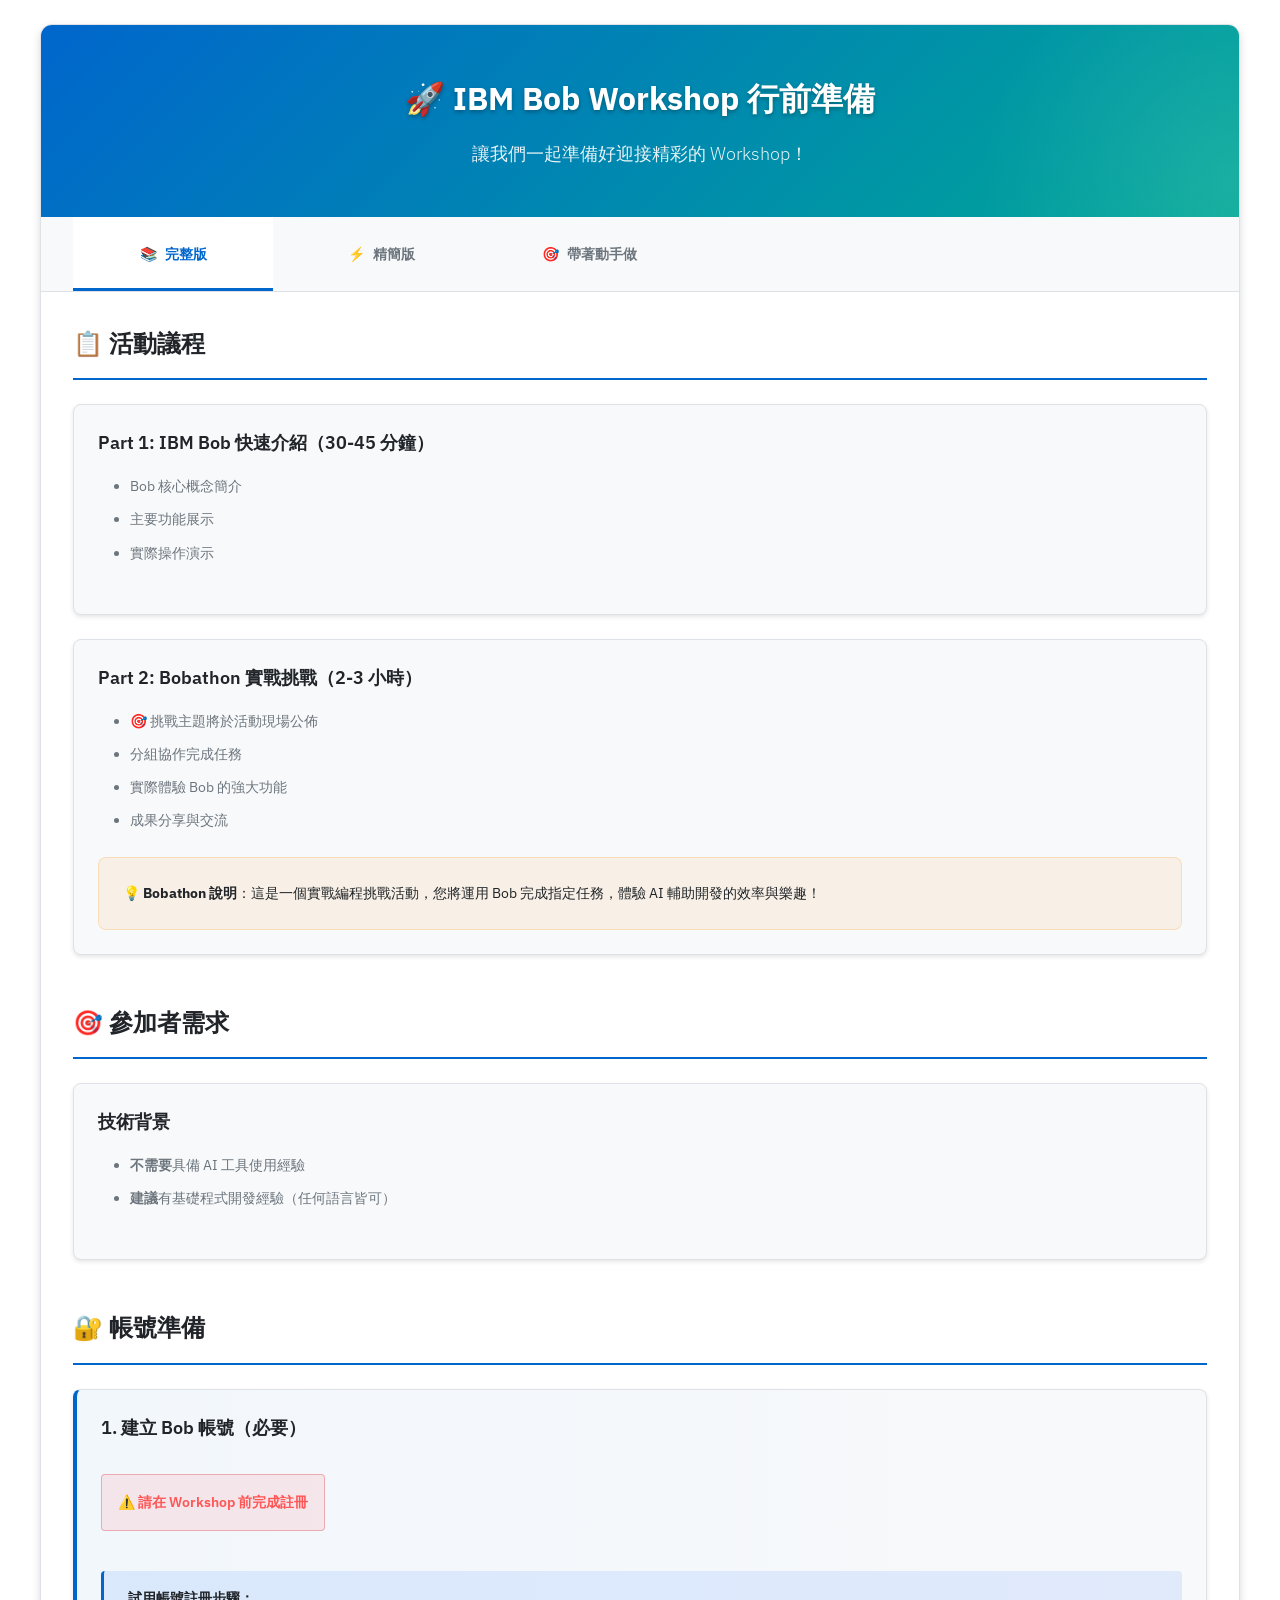
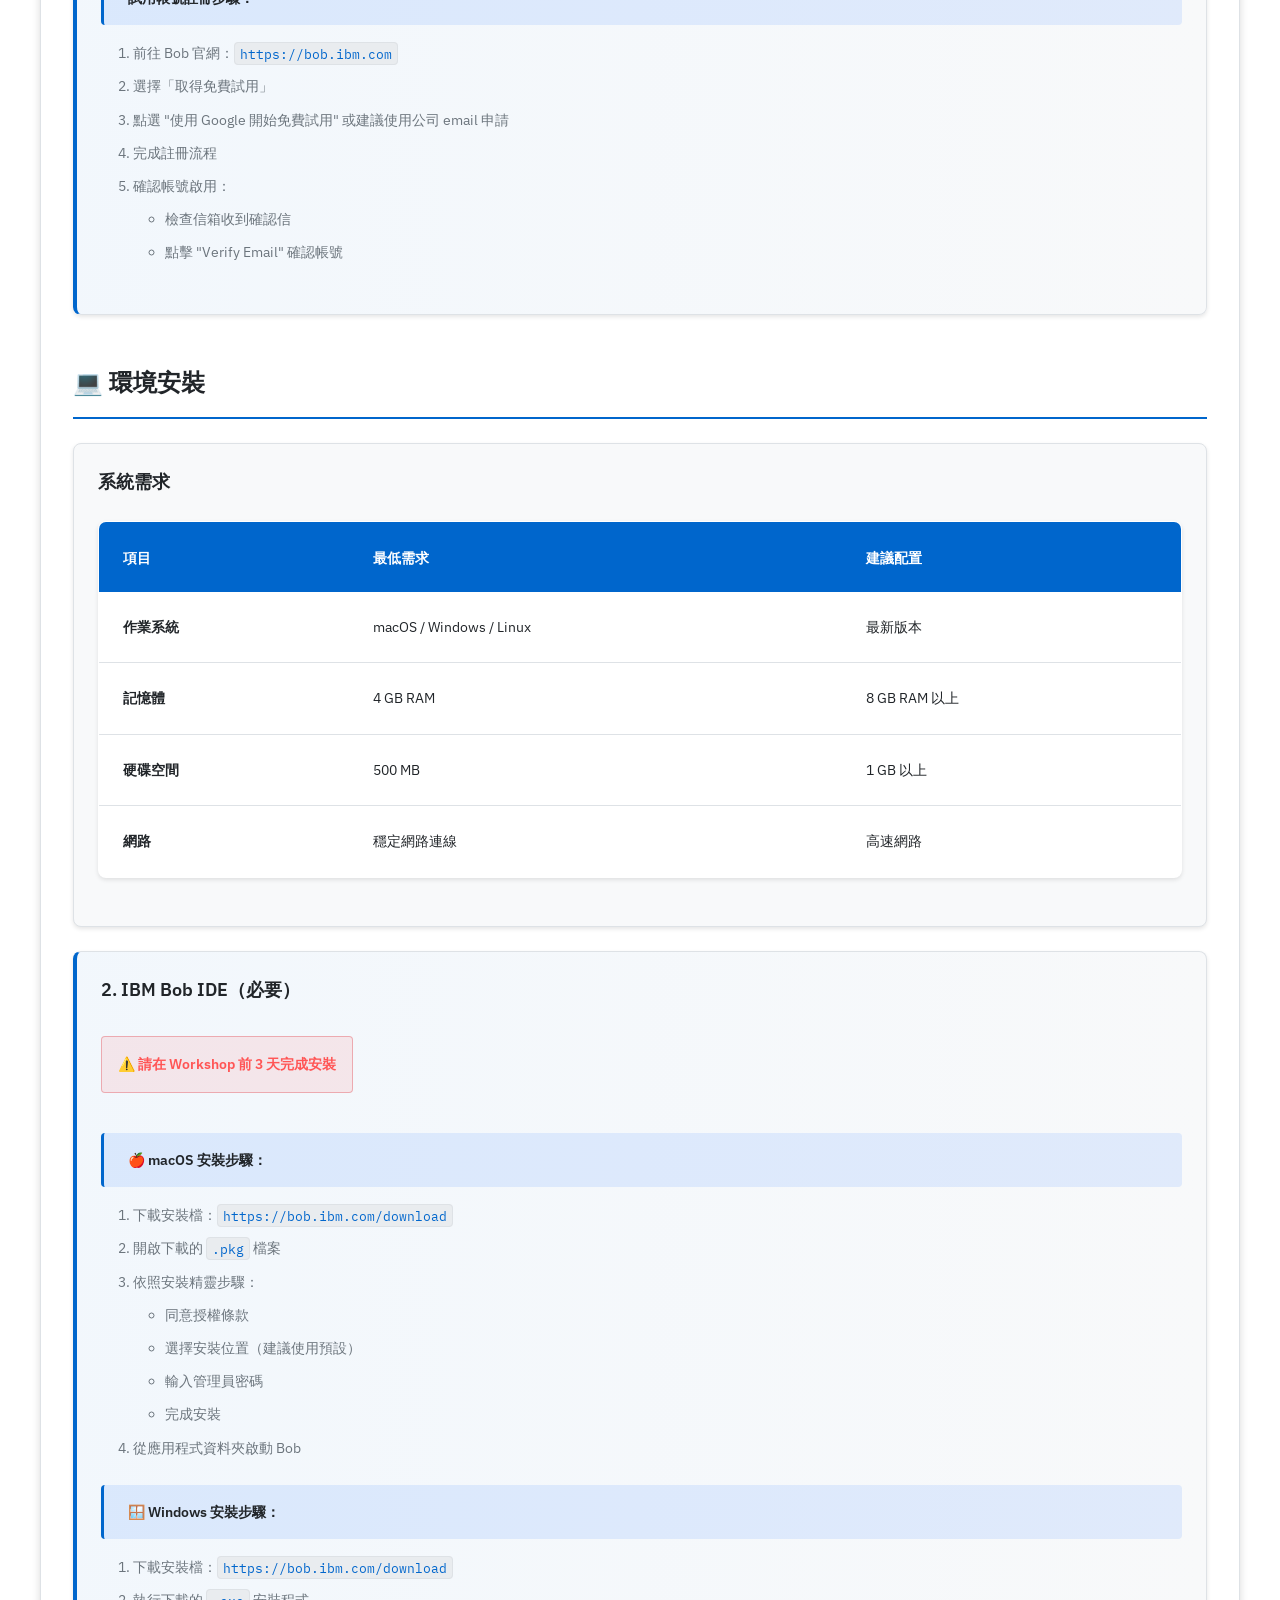
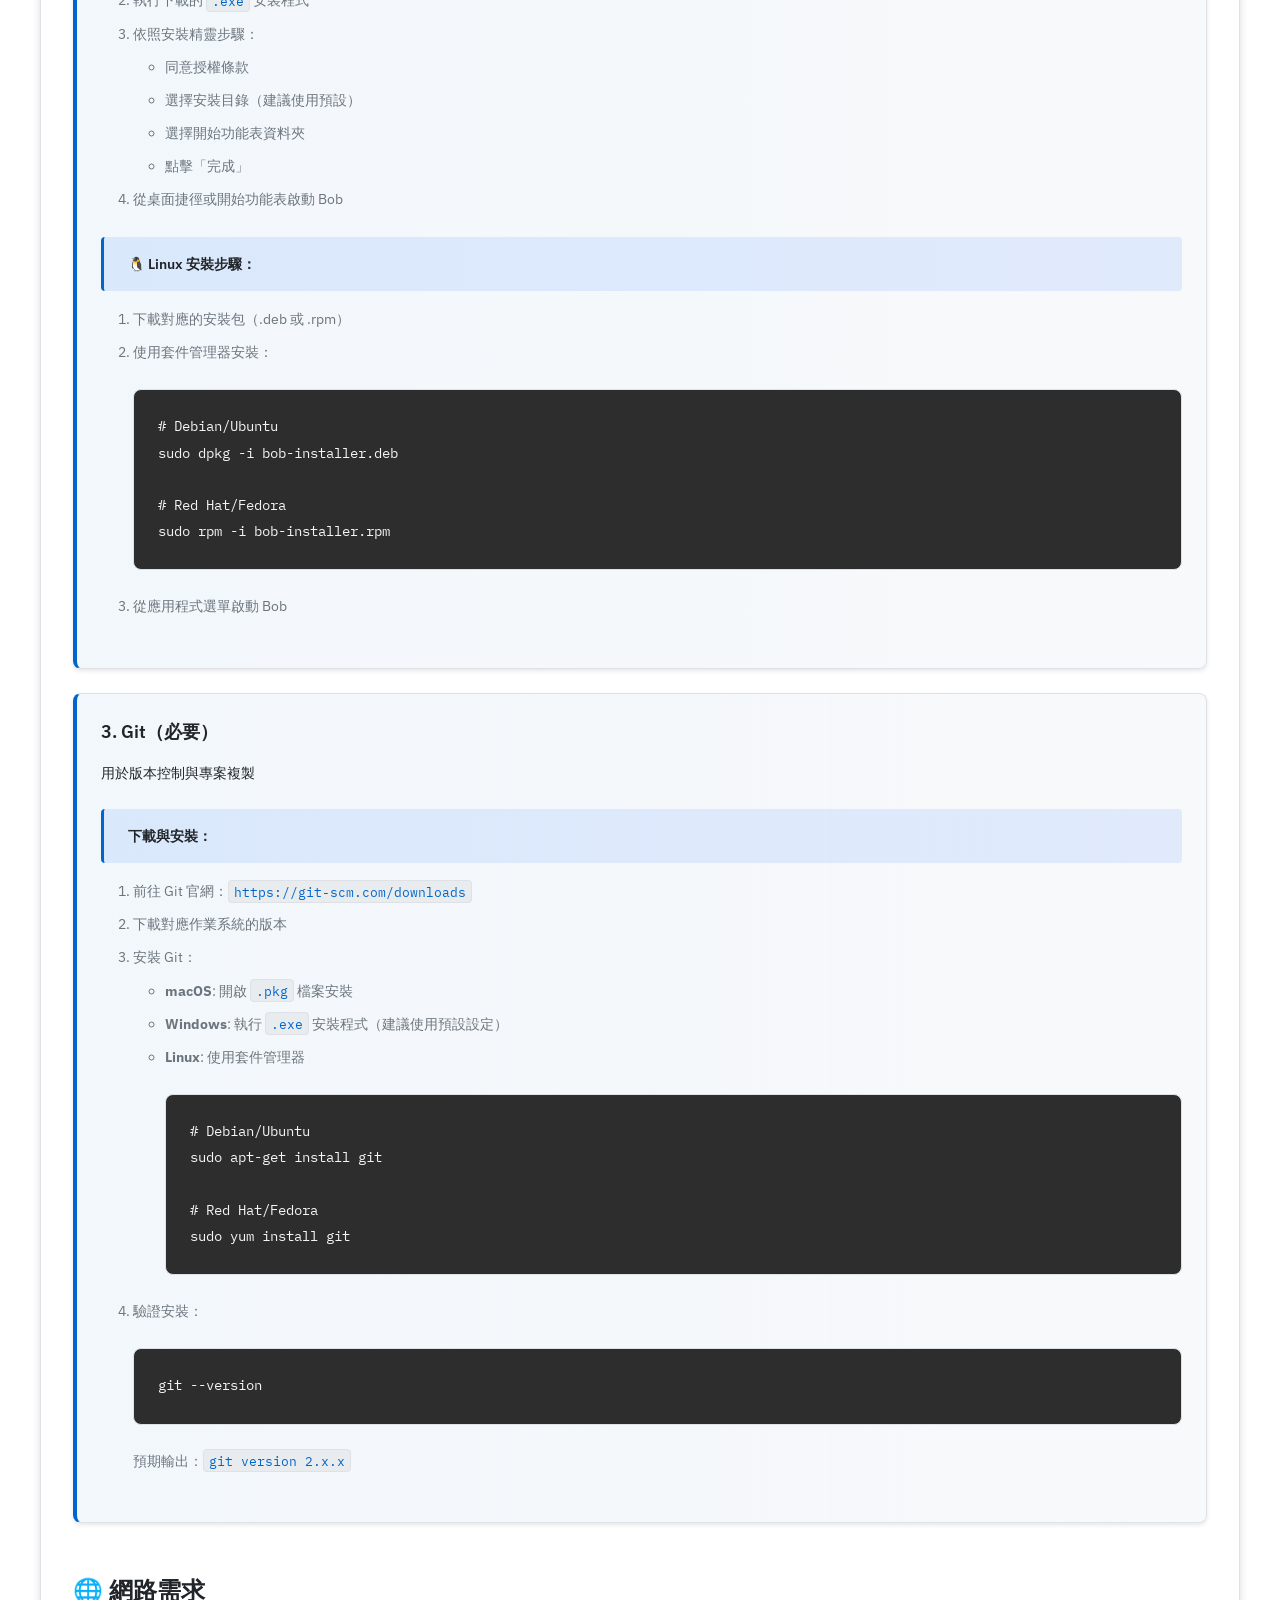
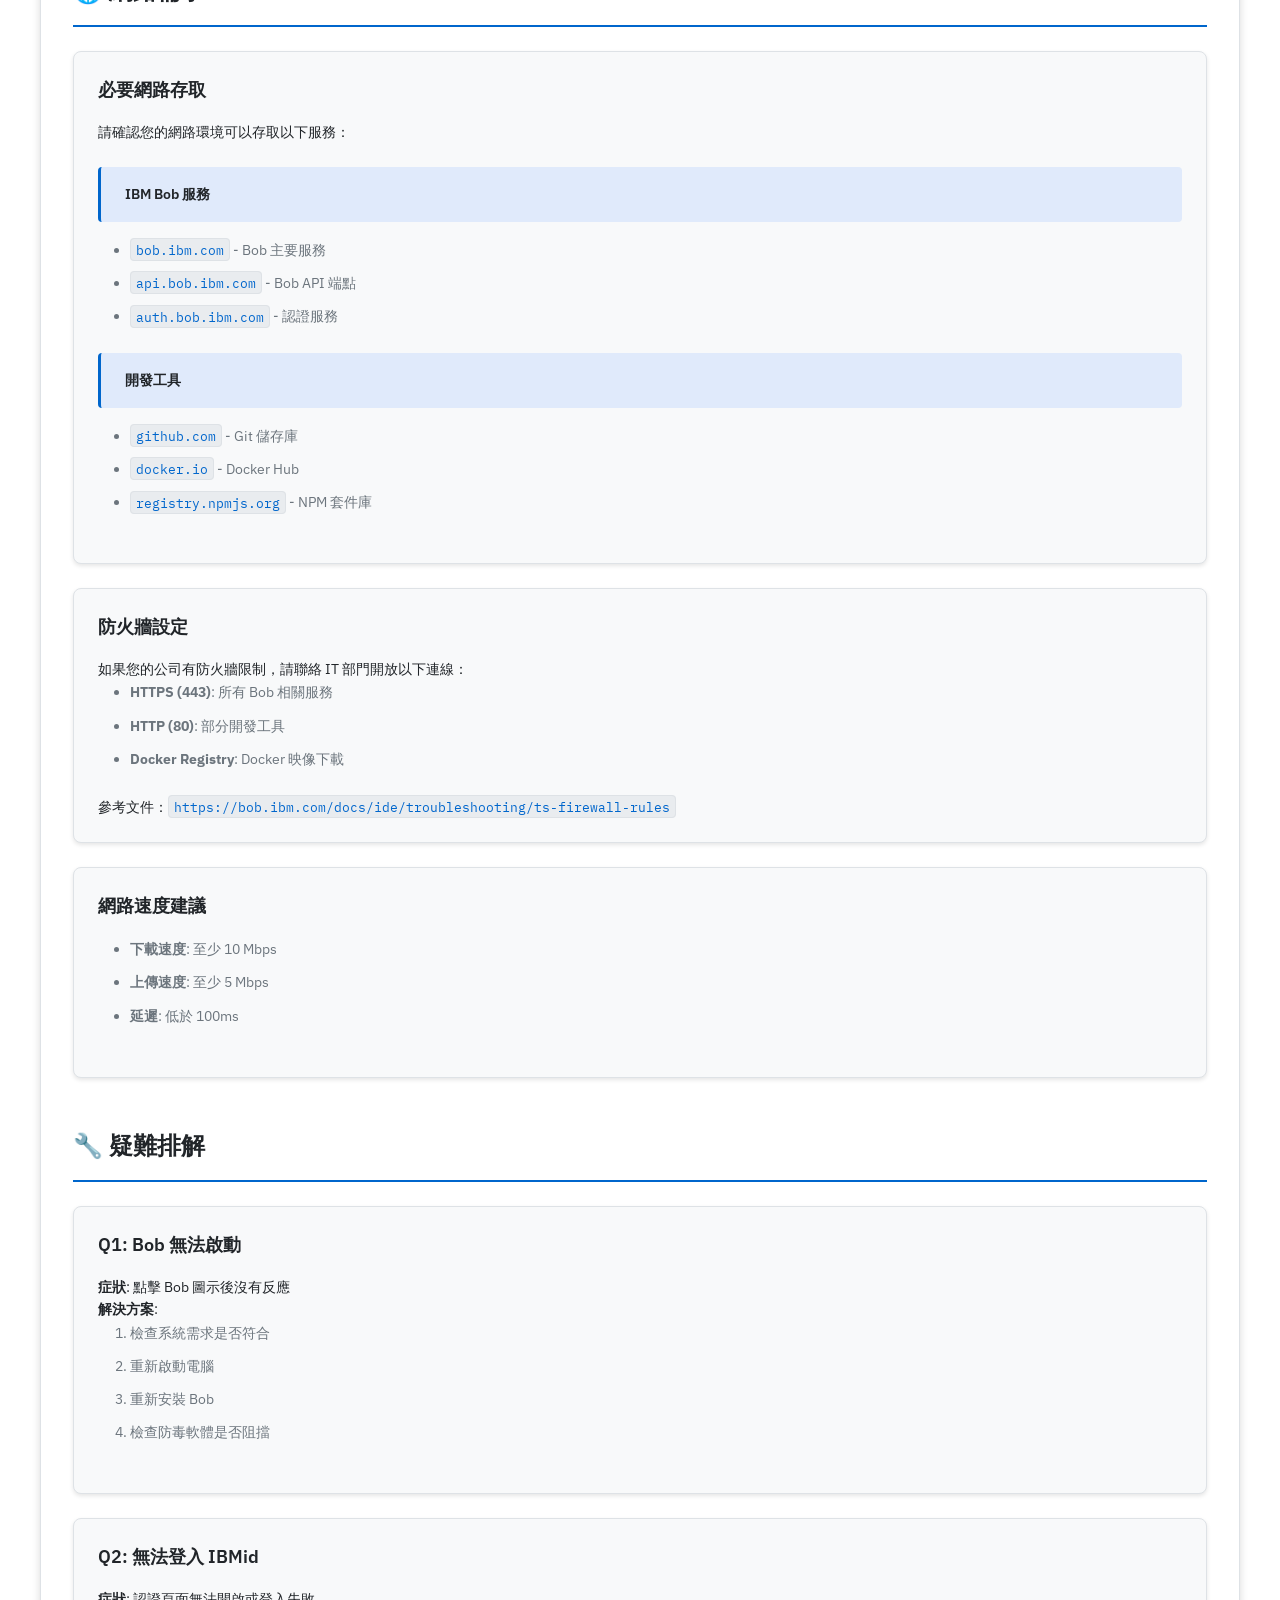
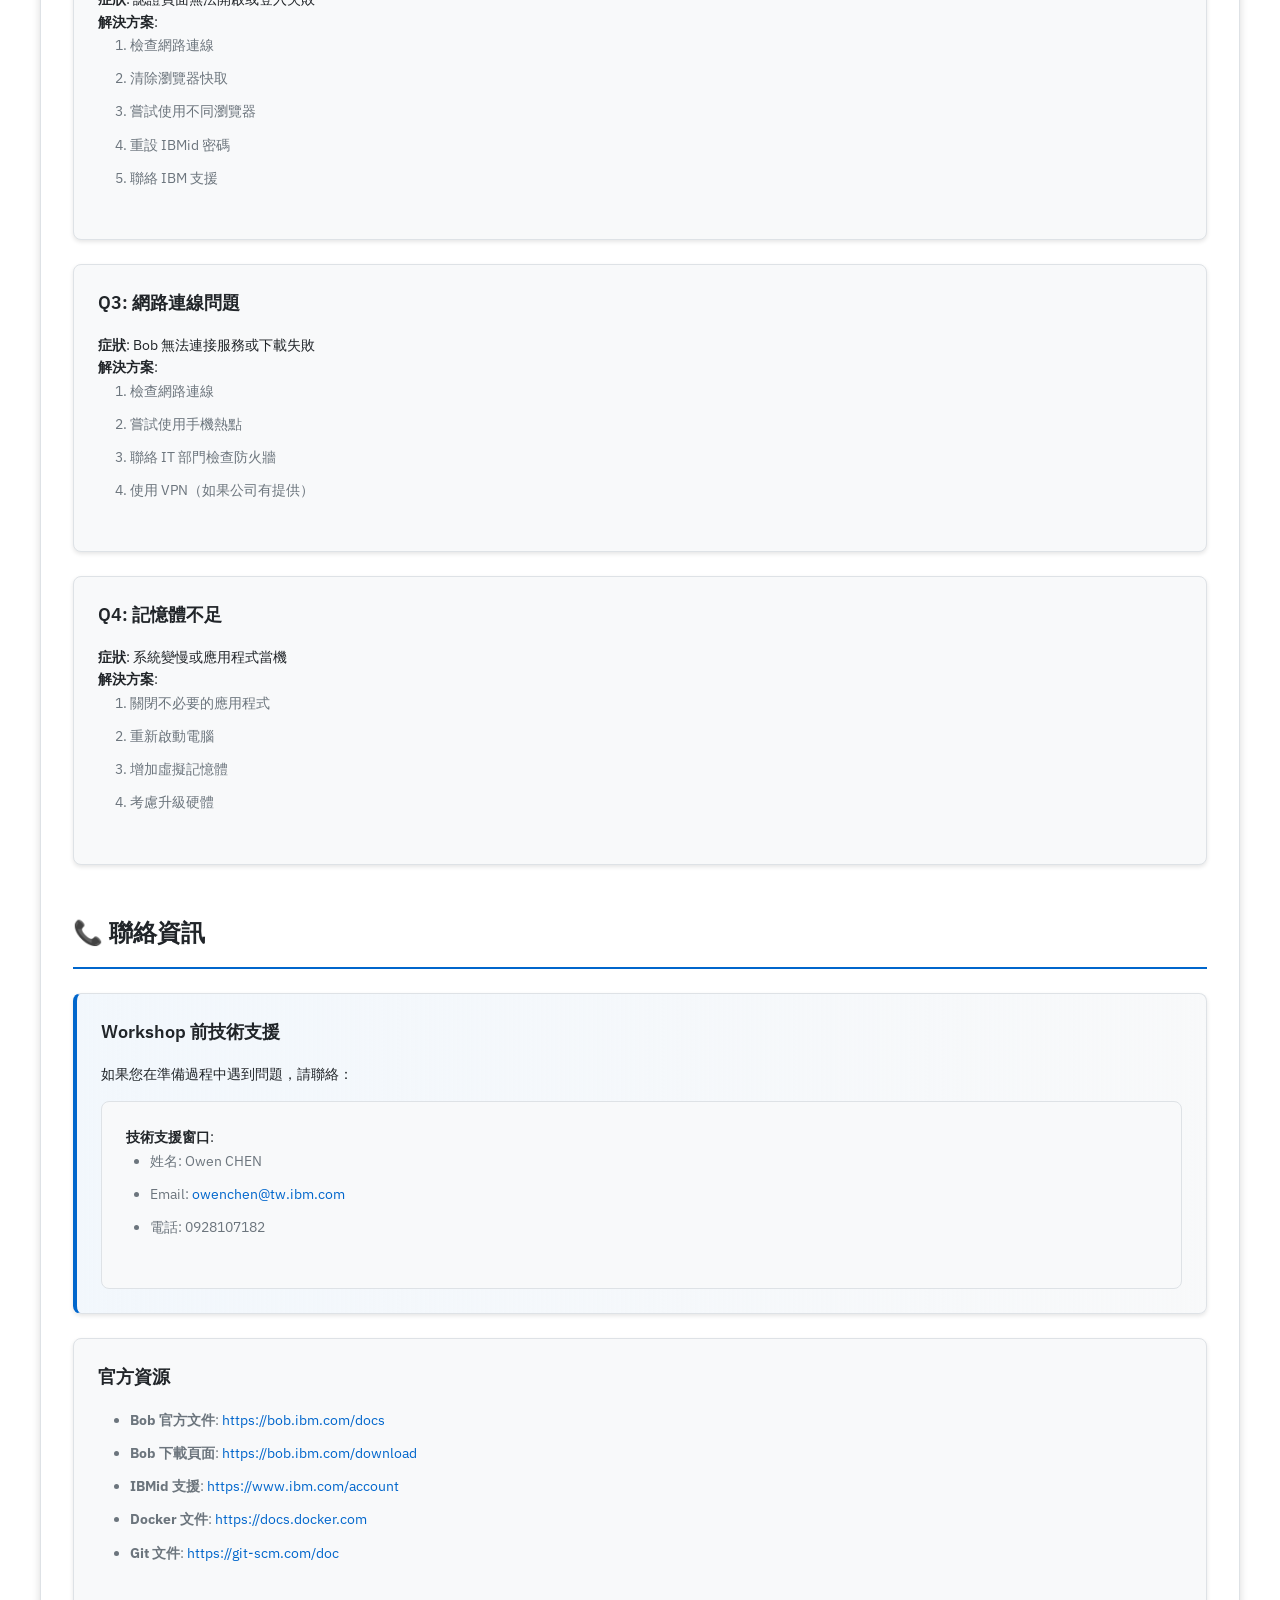
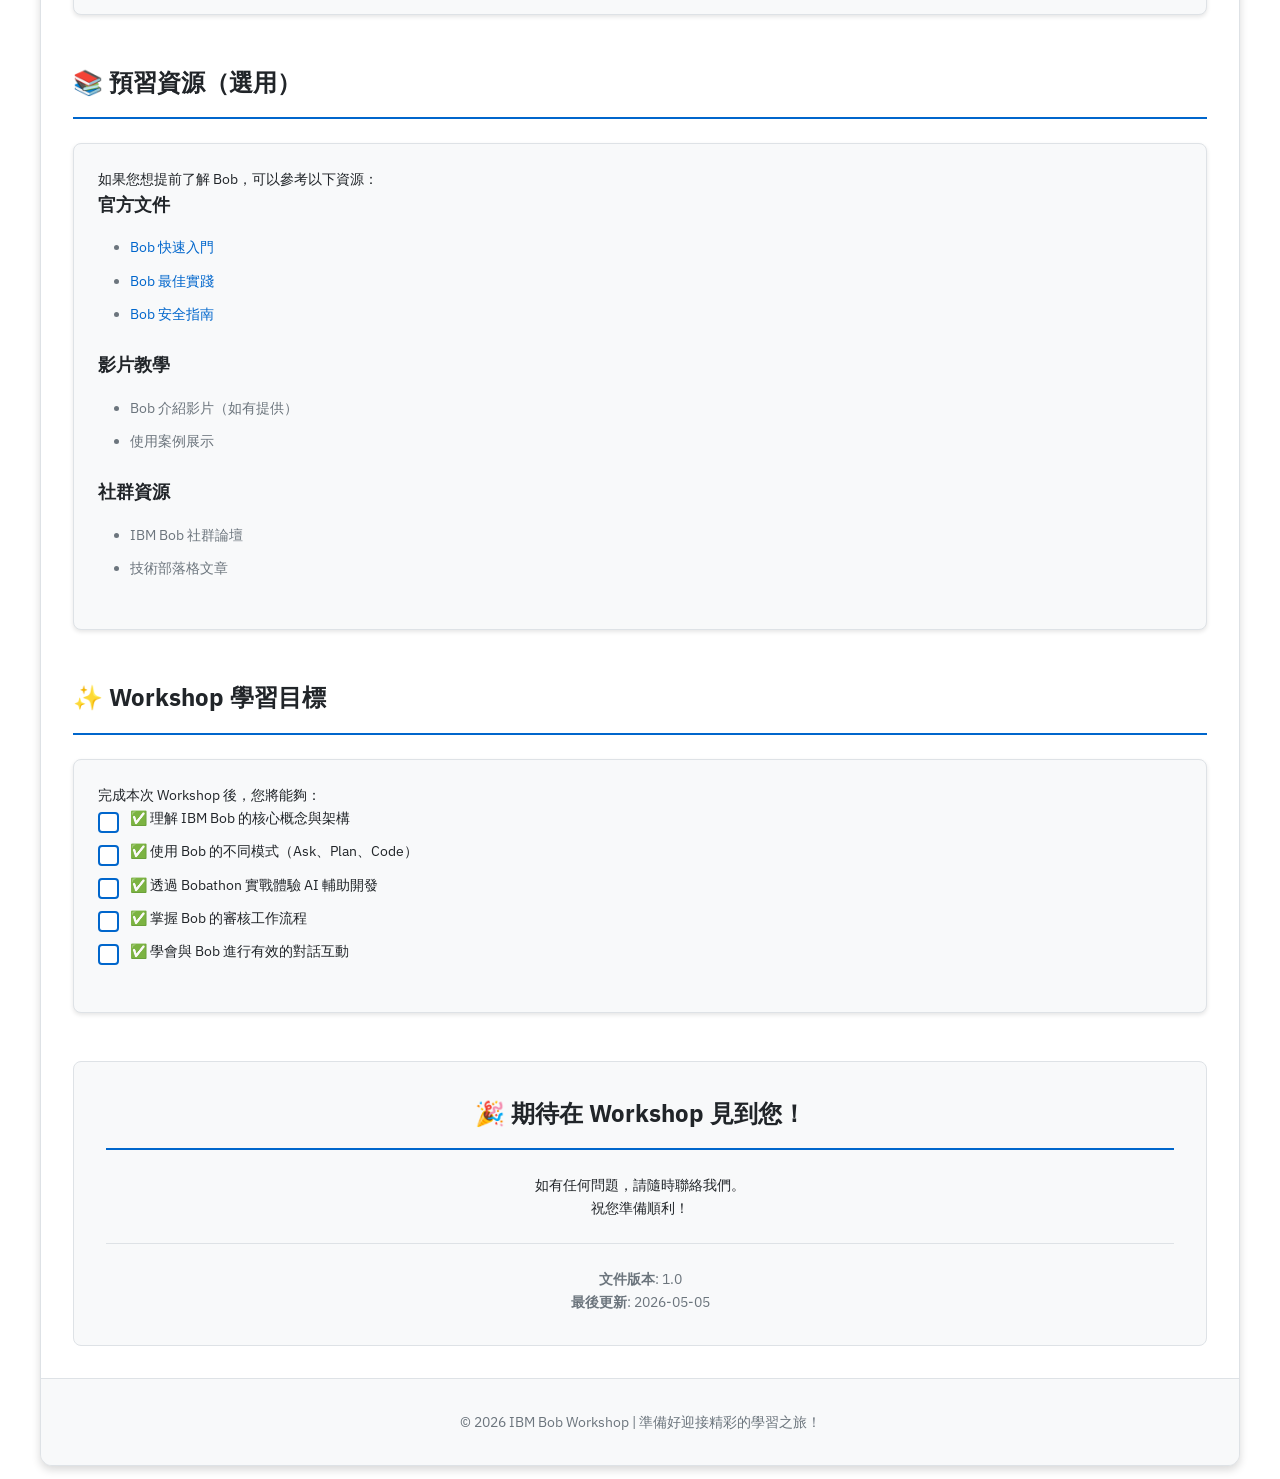
==== index.html @ e319d6b8 "add tabs in index" ====
<!DOCTYPE html>
<html lang="zh-TW">
<head>
    <meta charset="UTF-8">
    <meta name="viewport" content="width=device-width, initial-scale=1.0">
    <meta name="description" content="IBM Bob Workshop 行前準備說明">
    <title>IBM Bob Workshop 行前準備</title>
    <link href="https://fonts.googleapis.com/css2?family=IBM+Plex+Mono:wght@400;600&family=IBM+Plex+Sans:wght@300;400;600;700&display=swap" rel="stylesheet">
    <link rel="stylesheet" href="styles.css">
</head>
<body>
    <div class="container">
        <header>
            <h1>🚀 IBM Bob Workshop 行前準備</h1>
            <p class="subtitle">讓我們一起準備好迎接精彩的 Workshop！</p>
        </header>

        <div class="tabs">
            <button class="tab-button active" data-tab="full">📚 完整版</button>
            <button class="tab-button" data-tab="quick">⚡ 精簡版</button>
            <button class="tab-button" data-tab="handson">🎯 帶著動手做</button>
        </div>

        <main>
            <!-- 完整版內容 -->
            <div id="full" class="tab-content active">
                <section>
                    <h2>📋 活動議程</h2>
                    
                    <div class="card">
                        <h3>Part 1: IBM Bob 快速介紹（30-45 分鐘）</h3>
                        <ul>
                            <li>Bob 核心概念簡介</li>
                            <li>主要功能展示</li>
                            <li>實際操作演示</li>
                        </ul>
                    </div>

                    <div class="card">
                        <h3>Part 2: Bobathon 實戰挑戰（2-3 小時）</h3>
                        <ul>
                            <li>🎯 挑戰主題將於活動現場公佈</li>
                            <li>分組協作完成任務</li>
                            <li>實際體驗 Bob 的強大功能</li>
                            <li>成果分享與交流</li>
                        </ul>
                        <div class="note">
                            <strong>💡 Bobathon 說明</strong>：這是一個實戰編程挑戰活動，您將運用 Bob 完成指定任務，體驗 AI 輔助開發的效率與樂趣！
                        </div>
                    </div>
                </section>

                <section>
                    <h2>🎯 參加者需求</h2>
                    
                    <div class="card">
                        <h3>技術背景</h3>
                        <ul>
                            <li><strong>不需要</strong>具備 AI 工具使用經驗</li>
                            <li><strong>建議</strong>有基礎程式開發經驗（任何語言皆可）</li>
                        </ul>
                    </div>
                </section>

                <section>
                    <h2>🔐 帳號準備</h2>
                    
                    <div class="card highlight">
                        <h3>1. 建立 Bob 帳號（必要）</h3>
                        <p class="important">⚠️ 請在 Workshop 前完成註冊</p>
                        
                        <h4>試用帳號註冊步驟：</h4>
                        <ol>
                            <li>前往 Bob 官網：<code>https://bob.ibm.com</code></li>
                            <li>選擇「取得免費試用」</li>
                            <li>點選 "使用 Google 開始免費試用" 或建議使用公司 email 申請</li>
                            <li>完成註冊流程</li>
                            <li>確認帳號啟用：
                                <ul>
                                    <li>檢查信箱收到確認信</li>
                                    <li>點擊 "Verify Email" 確認帳號</li>
                                </ul>
                            </li>
                        </ol>
                    </div>
                </section>

                <section>
                    <h2>💻 環境安裝</h2>
                    
                    <div class="card">
                        <h3>系統需求</h3>
                        <table>
                            <thead>
                                <tr>
                                    <th>項目</th>
                                    <th>最低需求</th>
                                    <th>建議配置</th>
                                </tr>
                            </thead>
                            <tbody>
                                <tr>
                                    <td><strong>作業系統</strong></td>
                                    <td>macOS / Windows / Linux</td>
                                    <td>最新版本</td>
                                </tr>
                                <tr>
                                    <td><strong>記憶體</strong></td>
                                    <td>4 GB RAM</td>
                                    <td>8 GB RAM 以上</td>
                                </tr>
                                <tr>
                                    <td><strong>硬碟空間</strong></td>
                                    <td>500 MB</td>
                                    <td>1 GB 以上</td>
                                </tr>
                                <tr>
                                    <td><strong>網路</strong></td>
                                    <td>穩定網路連線</td>
                                    <td>高速網路</td>
                                </tr>
                            </tbody>
                        </table>
                    </div>

                    <div class="card highlight">
                        <h3>2. IBM Bob IDE（必要）</h3>
                        <p class="important">⚠️ 請在 Workshop 前 3 天完成安裝</p>
                        
                        <h4>🍎 macOS 安裝步驟：</h4>
                        <ol>
                            <li>下載安裝檔：<code>https://bob.ibm.com/download</code></li>
                            <li>開啟下載的 <code>.pkg</code> 檔案</li>
                            <li>依照安裝精靈步驟：
                                <ul>
                                    <li>同意授權條款</li>
                                    <li>選擇安裝位置（建議使用預設）</li>
                                    <li>輸入管理員密碼</li>
                                    <li>完成安裝</li>
                                </ul>
                            </li>
                            <li>從應用程式資料夾啟動 Bob</li>
                        </ol>

                        <h4>🪟 Windows 安裝步驟：</h4>
                        <ol>
                            <li>下載安裝檔：<code>https://bob.ibm.com/download</code></li>
                            <li>執行下載的 <code>.exe</code> 安裝程式</li>
                            <li>依照安裝精靈步驟：
                                <ul>
                                    <li>同意授權條款</li>
                                    <li>選擇安裝目錄（建議使用預設）</li>
                                    <li>選擇開始功能表資料夾</li>
                                    <li>點擊「完成」</li>
                                </ul>
                            </li>
                            <li>從桌面捷徑或開始功能表啟動 Bob</li>
                        </ol>

                        <h4>🐧 Linux 安裝步驟：</h4>
                        <ol>
                            <li>下載對應的安裝包（.deb 或 .rpm）</li>
                            <li>使用套件管理器安裝：
                                <pre><code># Debian/Ubuntu
sudo dpkg -i bob-installer.deb

# Red Hat/Fedora
sudo rpm -i bob-installer.rpm</code></pre>
                            </li>
                            <li>從應用程式選單啟動 Bob</li>
                        </ol>
                    </div>

                    <div class="card highlight">
                        <h3>3. Git（必要）</h3>
                        <p>用於版本控制與專案複製</p>
                        
                        <h4>下載與安裝：</h4>
                        <ol>
                            <li>前往 Git 官網：<code>https://git-scm.com/downloads</code></li>
                            <li>下載對應作業系統的版本</li>
                            <li>安裝 Git：
                                <ul>
                                    <li><strong>macOS</strong>: 開啟 <code>.pkg</code> 檔案安裝</li>
                                    <li><strong>Windows</strong>: 執行 <code>.exe</code> 安裝程式（建議使用預設設定）</li>
                                    <li><strong>Linux</strong>: 使用套件管理器
                                        <pre><code># Debian/Ubuntu
sudo apt-get install git

# Red Hat/Fedora
sudo yum install git</code></pre>
                                    </li>
                                </ul>
                            </li>
                            <li>驗證安裝：
                                <pre><code>git --version</code></pre>
                                <p>預期輸出：<code>git version 2.x.x</code></p>
                            </li>
                        </ol>
                    </div>
                </section>

                <section>
                    <h2>🌐 網路需求</h2>
                    
                    <div class="card">
                        <h3>必要網路存取</h3>
                        <p>請確認您的網路環境可以存取以下服務：</p>
                        
                        <h4>IBM Bob 服務</h4>
                        <ul>
                            <li><code>bob.ibm.com</code> - Bob 主要服務</li>
                            <li><code>api.bob.ibm.com</code> - Bob API 端點</li>
                            <li><code>auth.bob.ibm.com</code> - 認證服務</li>
                        </ul>

                        <h4>開發工具</h4>
                        <ul>
                            <li><code>github.com</code> - Git 儲存庫</li>
                            <li><code>docker.io</code> - Docker Hub</li>
                            <li><code>registry.npmjs.org</code> - NPM 套件庫</li>
                        </ul>
                    </div>

                    <div class="card">
                        <h3>防火牆設定</h3>
                        <p>如果您的公司有防火牆限制，請聯絡 IT 部門開放以下連線：</p>
                        <ul>
                            <li><strong>HTTPS (443)</strong>: 所有 Bob 相關服務</li>
                            <li><strong>HTTP (80)</strong>: 部分開發工具</li>
                            <li><strong>Docker Registry</strong>: Docker 映像下載</li>
                        </ul>
                        <p>參考文件：<code>https://bob.ibm.com/docs/ide/troubleshooting/ts-firewall-rules</code></p>
                    </div>

                    <div class="card">
                        <h3>網路速度建議</h3>
                        <ul>
                            <li><strong>下載速度</strong>: 至少 10 Mbps</li>
                            <li><strong>上傳速度</strong>: 至少 5 Mbps</li>
                            <li><strong>延遲</strong>: 低於 100ms</li>
                        </ul>
                    </div>
                </section>

                <section>
                    <h2>🔧 疑難排解</h2>
                    
                    <div class="card">
                        <h3>Q1: Bob 無法啟動</h3>
                        <p><strong>症狀</strong>: 點擊 Bob 圖示後沒有反應</p>
                        <p><strong>解決方案</strong>:</p>
                        <ol>
                            <li>檢查系統需求是否符合</li>
                            <li>重新啟動電腦</li>
                            <li>重新安裝 Bob</li>
                            <li>檢查防毒軟體是否阻擋</li>
                        </ol>
                    </div>

                    <div class="card">
                        <h3>Q2: 無法登入 IBMid</h3>
                        <p><strong>症狀</strong>: 認證頁面無法開啟或登入失敗</p>
                        <p><strong>解決方案</strong>:</p>
                        <ol>
                            <li>檢查網路連線</li>
                            <li>清除瀏覽器快取</li>
                            <li>嘗試使用不同瀏覽器</li>
                            <li>重設 IBMid 密碼</li>
                            <li>聯絡 IBM 支援</li>
                        </ol>
                    </div>

                    <div class="card">
                        <h3>Q3: 網路連線問題</h3>
                        <p><strong>症狀</strong>: Bob 無法連接服務或下載失敗</p>
                        <p><strong>解決方案</strong>:</p>
                        <ol>
                            <li>檢查網路連線</li>
                            <li>嘗試使用手機熱點</li>
                            <li>聯絡 IT 部門檢查防火牆</li>
                            <li>使用 VPN（如果公司有提供）</li>
                        </ol>
                    </div>

                    <div class="card">
                        <h3>Q4: 記憶體不足</h3>
                        <p><strong>症狀</strong>: 系統變慢或應用程式當機</p>
                        <p><strong>解決方案</strong>:</p>
                        <ol>
                            <li>關閉不必要的應用程式</li>
                            <li>重新啟動電腦</li>
                            <li>增加虛擬記憶體</li>
                            <li>考慮升級硬體</li>
                        </ol>
                    </div>
                </section>

                <section>
                    <h2>📞 聯絡資訊</h2>
                    
                    <div class="card highlight">
                        <h3>Workshop 前技術支援</h3>
                        <p>如果您在準備過程中遇到問題，請聯絡：</p>
                        <div class="contact-info">
                            <p><strong>技術支援窗口</strong>:</p>
                            <ul>
                                <li>姓名: Owen CHEN</li>
                                <li>Email: <a href="mailto:owenchen@tw.ibm.com">owenchen@tw.ibm.com</a></li>
                                <li>電話: 0928107182</li>
                            </ul>
                        </div>
                    </div>

                    <div class="card">
                        <h3>官方資源</h3>
                        <ul>
                            <li><strong>Bob 官方文件</strong>: <a href="https://bob.ibm.com/docs" target="_blank">https://bob.ibm.com/docs</a></li>
                            <li><strong>Bob 下載頁面</strong>: <a href="https://bob.ibm.com/download" target="_blank">https://bob.ibm.com/download</a></li>
                            <li><strong>IBMid 支援</strong>: <a href="https://www.ibm.com/account" target="_blank">https://www.ibm.com/account</a></li>
                            <li><strong>Docker 文件</strong>: <a href="https://docs.docker.com" target="_blank">https://docs.docker.com</a></li>
                            <li><strong>Git 文件</strong>: <a href="https://git-scm.com/doc" target="_blank">https://git-scm.com/doc</a></li>
                        </ul>
                    </div>
                </section>

                <section>
                    <h2>📚 預習資源（選用）</h2>
                    
                    <div class="card">
                        <p>如果您想提前了解 Bob，可以參考以下資源：</p>
                        
                        <h3>官方文件</h3>
                        <ul>
                            <li><a href="https://bob.ibm.com/docs/ide/getting-started/quickstart" target="_blank">Bob 快速入門</a></li>
                            <li><a href="https://bob.ibm.com/docs/ide/getting-started/best-practices" target="_blank">Bob 最佳實踐</a></li>
                            <li><a href="https://bob.ibm.com/docs/ide/security/bob-security-guidance" target="_blank">Bob 安全指南</a></li>
                        </ul>

                        <h3>影片教學</h3>
                        <ul>
                            <li>Bob 介紹影片（如有提供）</li>
                            <li>使用案例展示</li>
                        </ul>

                        <h3>社群資源</h3>
                        <ul>
                            <li>IBM Bob 社群論壇</li>
                            <li>技術部落格文章</li>
                        </ul>
                    </div>
                </section>

                <section>
                    <h2>✨ Workshop 學習目標</h2>
                    
                    <div class="card">
                        <p>完成本次 Workshop 後，您將能夠：</p>
                        <ul class="checklist">
                            <li>✅ 理解 IBM Bob 的核心概念與架構</li>
                            <li>✅ 使用 Bob 的不同模式（Ask、Plan、Code）</li>
                            <li>✅ 透過 Bobathon 實戰體驗 AI 輔助開發</li>
                            <li>✅ 掌握 Bob 的審核工作流程</li>
                            <li>✅ 學會與 Bob 進行有效的對話互動</li>
                        </ul>
                    </div>
                </section>

                <section class="footer-section">
                    <h2>🎉 期待在 Workshop 見到您！</h2>
                    <p>如有任何問題，請隨時聯絡我們。</p>
                    <p>祝您準備順利！</p>
                    <div class="version-info">
                        <p><strong>文件版本</strong>: 1.0</p>
                        <p><strong>最後更新</strong>: 2026-05-05</p>
                    </div>
                </section>
            </div>

            <!-- 精簡版內容 -->
            <div id="quick" class="tab-content">
                <section>
                    <h2>📋 活動議程</h2>
                    <div class="card">
                        <ol>
                            <li><strong>IBM Bob 快速介紹</strong>（30-45 分鐘）</li>
                            <li><strong>Bobathon 實戰挑戰</strong>（2-3 小時）
                                <ul>
                                    <li>🎯 挑戰主題將於活動現場公佈</li>
                                </ul>
                            </li>
                        </ol>
                    </div>
                </section>

                <section>
                    <h2>✅ 必做事項（Workshop 前 3 天完成）</h2>
                    
                    <div class="card highlight">
                        <h3>1. 註冊 Bob 帳號</h3>
                        <ul>
                            <li>前往：<code>https://bob.ibm.com</code></li>
                            <li>點擊「取得免費試用」</li>
                            <li><strong>建議使用 Google 帳號註冊</strong>（或公司 email）</li>
                            <li>確認收到驗證信並完成驗證</li>
                        </ul>
                    </div>

                    <div class="card highlight">
                        <h3>2. 安裝軟體</h3>
                        
                        <h4>Bob IDE（必要）</h4>
                        <ul>
                            <li>下載：<code>https://bob.ibm.com/download</code></li>
                            <li>🍎 <strong>macOS</strong> / 🪟 <strong>Windows</strong> / 🐧 <strong>Linux</strong> - 選擇對應版本</li>
                            <li>啟動後使用註冊帳號登入</li>
                        </ul>

                        <h4>Git（必要）</h4>
                        <ul>
                            <li>下載：<code>https://git-scm.com/downloads</code></li>
                            <li>安裝後驗證：<code>git --version</code></li>
                        </ul>
                        
                        <h4>⚠️ 防火牆設定</h4>
                        <p>如公司有防火牆限制，請聯絡 IT 部門開放以下網域（HTTPS 443）：</p>
                        <ul>
                            <p>參考文件：<code>https://bob.ibm.com/docs/ide/troubleshooting/ts-firewall-rules</code></p>
                        </ul>
                    </div>
                </section>

                <section>
                    <h2>💻 系統需求</h2>
                    
                    <div class="card">
                        <table>
                            <thead>
                                <tr>
                                    <th>項目</th>
                                    <th>需求</th>
                                </tr>
                            </thead>
                            <tbody>
                                <tr>
                                    <td><strong>作業系統</strong></td>
                                    <td>macOS / Windows / Linux</td>
                                </tr>
                                <tr>
                                    <td><strong>記憶體</strong></td>
                                    <td>最少 4GB（建議 8GB）</td>
                                </tr>
                                <tr>
                                    <td><strong>硬碟</strong></td>
                                    <td>500MB 以上</td>
                                </tr>
                                <tr>
                                    <td><strong>網路</strong></td>
                                    <td>穩定連線</td>
                                </tr>
                            </tbody>
                        </table>
                    </div>
                </section>

                <section>
                    <h2>🧪 快速測試</h2>
                    
                    <div class="card">
                        <h3>測試 Bob</h3>
                        <ol>
                            <li>啟動 Bob 應用程式</li>
                            <li>使用帳號登入</li>
                            <li>開啟聊天面板</li>
                            <li>輸入：<code>列出當前目錄的檔案</code></li>
                            <li>點擊「執行」確認可正常運作</li>
                        </ol>

                        <h3>測試 Git</h3>
                        <pre><code>git --version</code></pre>
                    </div>
                </section>

                <section>
                    <h2>🆘 需要協助？</h2>
                    
                    <div class="card highlight">
                        <h3>技術支援</h3>
                        <div class="contact-info">
                            <ul>
                                <li>Owen Chen</li>
                                <li>Email: <a href="mailto:owenchen@tw.ibm.com">owenchen@tw.ibm.com</a></li>
                                <li>電話: 0928-107-182</li>
                            </ul>
                        </div>

                        <h3>官方資源</h3>
                        <ul>
                            <li>文件：<a href="https://bob.ibm.com/docs" target="_blank">https://bob.ibm.com/docs</a></li>
                            <li>下載：<a href="https://bob.ibm.com/download" target="_blank">https://bob.ibm.com/download</a></li>
                        </ul>
                    </div>
                </section>

                <section>
                    <h2>📋 行前檢查表</h2>
                    
                    <div class="card">
                        <ul class="checklist">
                            <li>□ 已註冊 Bob 帳號並驗證</li>
                            <li>□ 已安裝 Bob IDE</li>
                            <li>□ 已安裝 Git</li>
                            <li>□ 已測試 Bob 可正常登入</li>
                            <li>□ 已測試 Git 指令</li>
                            <li>□ 筆電已充電</li>
                            <li>□ 已攜帶電源線</li>
                        </ul>
                    </div>
                </section>

                <section class="footer-section">
                    <div class="note">
                        <p><strong>完整版文件</strong>：請參考「完整版」分頁查看詳細說明</p>
                    </div>
                </section>
            </div>

            <!-- 帶著動手做內容 -->
            <div id="handson" class="tab-content">
                <section>
                    <h2>🎯 IBM Bob SDLC 示範流程</h2>
                    
                    <div class="card">
                        <p>透過以下階段，體驗 IBM Bob 在軟體開發生命週期中的完整應用。</p>
                        <p class="note">💡 點擊各階段連結開始實作練習</p>
                    </div>

                    <div class="card">
                        <h3>📋 示範階段導覽</h3>
                        <table>
                            <thead>
                                <tr>
                                    <th style="width: 15%;">階段</th>
                                    <th style="width: 35%;">名稱</th>
                                    <th style="width: 50%;">說明</th>
                                </tr>
                            </thead>
                            <tbody>
                                <tr>
                                    <td><strong>Stage 0</strong></td>
                                    <td><a href="jho/stages/stage-0.html" target="_blank">示範簡介</a></td>
                                    <td>了解整體示範流程與目標</td>
                                </tr>
                                <tr>
                                    <td><strong>Stage 1</strong></td>
                                    <td><a href="jho/stages/stage-1.html" target="_blank">Bob 建構應用程式</a></td>
                                    <td>使用 Bob 快速建立應用程式架構</td>
                                </tr>
                                <tr>
                                    <td><strong>Stage 1a</strong></td>
                                    <td><a href="jho/stages/stage-1a.html" target="_blank">Java 現代化</a></td>
                                    <td>將傳統 Java 應用程式現代化</td>
                                </tr>
                                <tr>
                                    <td><strong>Stage 2</strong></td>
                                    <td><a href="jho/stages/stage-2.html" target="_blank">產生測試</a></td>
                                    <td>自動產生單元測試與整合測試</td>
                                </tr>
                                <tr>
                                    <td><strong>Stage 2b</strong></td>
                                    <td><a href="jho/stages/stage-2b.html" target="_blank">安全掃描</a></td>
                                    <td>執行程式碼安全性分析與修復</td>
                                </tr>
                                <tr>
                                    <td><strong>Stage 3</strong></td>
                                    <td><a href="jho/stages/stage-3.html" target="_blank">基礎設施即程式碼</a></td>
                                    <td>建立 IaC 配置檔案</td>
                                </tr>
                                <tr>
                                    <td><strong>Stage 4</strong></td>
                                    <td><a href="jho/stages/stage-4.html" target="_blank">部署至 OpenShift</a></td>
                                    <td>將應用程式部署到 OpenShift 平台</td>
                                </tr>
                                <tr>
                                    <td><strong>Stage 4b</strong></td>
                                    <td><a href="jho/stages/stage-4b.html" target="_blank">CI/CD 流水線</a></td>
                                    <td>建立自動化 CI/CD 流程</td>
                                </tr>
                                <tr>
                                    <td><strong>Stage 5</strong></td>
                                    <td><a href="jho/stages/stage-5.html" target="_blank">Day-2 SRE 維運</a></td>
                                    <td>學習日常維運與監控</td>
                                </tr>
                                <tr>
                                    <td><strong>Stage 6</strong></td>
                                    <td><a href="jho/stages/stage-6.html" target="_blank">自動修復與診斷</a></td>
                                    <td>使用 Bob 進行問題診斷與修復</td>
                                </tr>
                                <tr>
                                    <td><strong>Stage 7</strong></td>
                                    <td><a href="jho/stages/stage-7.html" target="_blank">備用提示</a></td>
                                    <td>額外的實用提示與技巧</td>
                                </tr>
                            </tbody>
                        </table>
                    </div>

                    <div class="card highlight">
                        <h3>🚀 開始實作</h3>
                        <ol>
                            <li>從 <strong>Stage 0</strong> 開始，了解整體流程</li>
                            <li>依序完成各階段練習</li>
                            <li>每個階段都包含詳細的操作說明</li>
                            <li>遇到問題可參考 Stage 7 的備用提示</li>
                        </ol>
                        <p class="note">
                            <strong>💡 提示</strong>：建議按照順序完成各階段，每個階段都會為下一階段打下基礎。
                        </p>
                    </div>

                    <div class="card">
                        <h3>📚 學習重點</h3>
                        <ul class="checklist">
                            <li>✅ 體驗 AI 輔助的應用程式開發</li>
                            <li>✅ 學習現代化開發流程</li>
                            <li>✅ 掌握自動化測試與部署</li>
                            <li>✅ 了解 DevOps 與 SRE 實踐</li>
                            <li>✅ 提升問題診斷與修復能力</li>
                        </ul>
                    </div>
                </section>
            </div>
        </main>

        <footer>
            <p>© 2026 IBM Bob Workshop | 準備好迎接精彩的學習之旅！</p>
        </footer>
    </div>

    <script src="script.js"></script>
</body>
</html>
---- styles.css ----
/* ===== 全域樣式 - IBM Plex 淺色主題 ===== */
* {
    margin: 0;
    padding: 0;
    box-sizing: border-box;
}

:root {
    /* 顏色變數 - 淺色主題 */
    --bg: #ffffff;
    --surface: #f8f9fa;
    --surface2: #e9ecef;
    --border: #dee2e6;
    --accent: #0066cc;
    --accent2: #00a896;
    --primary-color: #0066cc;
    --primary-hover: #0052a3;
    --primary-light: #4d94ff;
    --secondary-color: #00a896;
    --warn: #ff8c00;
    --error: #ff5555;
    --success: #50fa7b;
    --text: #212529;
    --text-primary: #212529;
    --text-secondary: #495057;
    --muted: #6c757d;
    
    /* 間距 */
    --spacing-xs: 0.5rem;
    --spacing-sm: 1rem;
    --spacing-md: 1.5rem;
    --spacing-lg: 2rem;
    --spacing-xl: 3rem;
    
    /* 字體 - IBM Plex */
    --font-family: 'IBM Plex Sans', sans-serif;
    --font-mono: 'IBM Plex Mono', monospace;
    --font-size-sm: 0.875rem;
    --font-size-base: 14px;
    --font-size-lg: 1.125rem;
    --font-size-xl: 1.5rem;
    --font-size-2xl: 2rem;
    
    /* 陰影 */
    --shadow-sm: 0 2px 4px rgba(0, 0, 0, 0.1);
    --shadow-md: 0 4px 8px rgba(0, 0, 0, 0.15);
    --shadow-lg: 0 8px 16px rgba(0, 0, 0, 0.2);
    
    /* 圓角 */
    --radius-sm: 4px;
    --radius-md: 8px;
    --radius-lg: 12px;
    
    /* 過渡 */
    --transition: all 0.2s ease;
}

body {
    font-family: var(--font-family);
    font-size: var(--font-size-base);
    line-height: 1.6;
    color: var(--text);
    background: var(--bg);
    min-height: 100vh;
    padding: var(--spacing-md);
}

/* ===== 容器 ===== */
.container {
    max-width: 1200px;
    margin: 0 auto;
    background: var(--surface);
    border-radius: var(--radius-lg);
    box-shadow: var(--shadow-md);
    overflow: hidden;
    border: 1px solid var(--border);
}

/* ===== 標題區 ===== */
header {
    background: linear-gradient(135deg, var(--accent) 0%, var(--accent2) 100%);
    color: white;
    padding: var(--spacing-xl) var(--spacing-lg);
    text-align: center;
    position: relative;
    overflow: hidden;
}

header::before {
    content: '';
    position: absolute;
    top: -50%;
    right: -20%;
    width: 500px;
    height: 500px;
    background: radial-gradient(circle, rgba(255, 255, 255, 0.1) 0%, transparent 70%);
    border-radius: 50%;
}

header h1 {
    font-size: var(--font-size-2xl);
    font-weight: 700;
    margin-bottom: var(--spacing-sm);
    text-shadow: 0 2px 4px rgba(0, 0, 0, 0.3);
    position: relative;
    z-index: 1;
}

.subtitle {
    font-size: var(--font-size-lg);
    opacity: 0.9;
    font-weight: 300;
    position: relative;
    z-index: 1;
}

/* ===== 分頁按鈕 ===== */
.tabs {
    display: flex;
    background: var(--surface);
    border-bottom: 1px solid var(--border);
    padding: 0 var(--spacing-lg);
    gap: var(--spacing-xs);
}

.tab-button {
    flex: 1;
    max-width: 200px;
    padding: var(--spacing-md) var(--spacing-lg);
    background: transparent;
    border: none;
    border-bottom: 3px solid transparent;
    color: var(--muted);
    font-size: var(--font-size-base);
    font-weight: 600;
    cursor: pointer;
    transition: var(--transition);
    font-family: var(--font-mono);
}

.tab-button:hover {
    background: rgba(0, 102, 204, 0.08);
    color: var(--accent);
}

.tab-button.active {
    color: var(--accent);
    border-bottom-color: var(--accent);
    background: var(--bg);
}

.tab-button:focus {
    outline: 2px solid var(--accent);
    outline-offset: -2px;
}

/* ===== 主要內容區 ===== */
main {
    padding: var(--spacing-lg);
    background: var(--bg);
}

.tab-content {
    display: none;
    animation: fadeIn 0.3s ease-in;
}

.tab-content.active {
    display: block;
}

@keyframes fadeIn {
    from {
        opacity: 0;
        transform: translateY(10px);
    }
    to {
        opacity: 1;
        transform: translateY(0);
    }
}

/* ===== 區塊樣式 ===== */
section {
    margin-bottom: var(--spacing-xl);
}

section:last-child {
    margin-bottom: 0;
}

h2 {
    font-size: var(--font-size-xl);
    color: var(--text-primary);
    margin-bottom: var(--spacing-md);
    padding-bottom: var(--spacing-sm);
    border-bottom: 2px solid var(--primary-color);
    font-weight: 700;
}

h3 {
    font-size: var(--font-size-lg);
    color: var(--text-primary);
    margin-bottom: var(--spacing-sm);
    font-weight: 600;
}

h4 {
    font-size: var(--font-size-base);
    color: var(--text-secondary);
    margin: var(--spacing-md) 0 var(--spacing-sm) 0;
    font-weight: 600;
}

/* 作業系統標題特殊樣式 */
h4:has(+ ol),
h4:has(+ ul) {
    background: rgba(15, 98, 254, 0.1);
    padding: var(--spacing-sm) var(--spacing-md);
    border-radius: var(--radius-sm);
    border-left: 3px solid var(--primary-color);
    color: var(--text-primary);
}

/* ===== 卡片樣式 ===== */
.card {
    background: var(--surface);
    border: 1px solid var(--border);
    border-radius: var(--radius-md);
    padding: var(--spacing-md);
    margin-bottom: var(--spacing-md);
    box-shadow: var(--shadow-sm);
    transition: var(--transition);
}

.card:hover {
    box-shadow: var(--shadow-md);
    transform: translateY(-2px);
    border-color: var(--accent);
}

.card.highlight {
    border-left: 4px solid var(--accent);
    background: linear-gradient(to right, rgba(0, 102, 204, 0.05), var(--surface));
}

/* ===== 資訊框 ===== */
.info-box {
    background: rgba(0, 102, 204, 0.08);
    border-left: 4px solid var(--accent);
    padding: var(--spacing-md);
    border-radius: var(--radius-md);
    margin-bottom: var(--spacing-lg);
    border: 1px solid rgba(0, 102, 204, 0.2);
}

.info-box p {
    margin-bottom: var(--spacing-xs);
    color: var(--text);
}

.info-box p:last-child {
    margin-bottom: 0;
}

/* ===== 提示框 ===== */
.note {
    background: rgba(255, 140, 0, 0.08);
    border-left: 4px solid var(--warn);
    padding: var(--spacing-md);
    border-radius: var(--radius-md);
    margin-top: var(--spacing-md);
    border: 1px solid rgba(255, 140, 0, 0.2);
}

.important {
    color: var(--error);
    font-weight: 600;
    padding: var(--spacing-sm);
    background: rgba(255, 85, 85, 0.1);
    border-radius: var(--radius-sm);
    display: inline-block;
    margin: var(--spacing-sm) 0;
    border: 1px solid rgba(218, 30, 40, 0.3);
}

/* ===== 列表樣式 ===== */
ul, ol {
    margin-left: var(--spacing-lg);
    margin-bottom: var(--spacing-md);
}

ul ul, ol ol, ul ol, ol ul {
    margin-top: var(--spacing-xs);
    margin-bottom: var(--spacing-xs);
}

li {
    margin-bottom: var(--spacing-xs);
    line-height: 1.8;
    color: var(--muted);
}

.checklist {
    list-style: none;
    margin-left: 0;
}

.checklist li {
    padding-left: var(--spacing-lg);
    position: relative;
    color: var(--text);
}

.checklist li::before {
    content: '';
    position: absolute;
    left: 0;
    top: 0.4em;
    width: 1.2em;
    height: 1.2em;
    border: 2px solid var(--accent);
    border-radius: var(--radius-sm);
    background: var(--bg);
}

/* ===== 表格樣式 ===== */
table {
    width: 100%;
    border-collapse: collapse;
    margin: var(--spacing-md) 0;
    background: var(--bg);
    border-radius: var(--radius-md);
    overflow: hidden;
    box-shadow: var(--shadow-sm);
    border: 1px solid var(--border);
}

thead {
    background: var(--accent);
    color: white;
}

th {
    padding: var(--spacing-md);
    text-align: left;
    font-weight: 600;
    font-family: var(--font-mono);
}

td {
    padding: var(--spacing-md);
    border-bottom: 1px solid var(--border);
    color: var(--text);
}

tbody tr:hover {
    background: rgba(0, 102, 204, 0.05);
}

tbody tr:last-child td {
    border-bottom: none;
}

/* ===== 程式碼樣式 ===== */
code {
    background: var(--surface2);
    padding: 0.2em 0.4em;
    border-radius: var(--radius-sm);
    font-family: var(--font-mono);
    font-size: 0.9em;
    color: var(--accent);
    border: 1px solid var(--border);
}

pre {
    background: #2d2d2d;
    color: #f4f4f4;
    padding: var(--spacing-md);
    border-radius: var(--radius-md);
    overflow-x: auto;
    margin: var(--spacing-md) 0;
    border: 1px solid var(--border);
}

pre code {
    background: transparent;
    padding: 0;
    color: inherit;
    font-size: 0.875rem;
    border: none;
}

/* ===== 聯絡資訊 ===== */
.contact-info {
    background: var(--surface);
    padding: var(--spacing-md);
    border-radius: var(--radius-md);
    margin-top: var(--spacing-sm);
    border: 1px solid var(--border);
}

.contact-info ul {
    margin-left: var(--spacing-md);
}

/* ===== 頁尾區塊 ===== */
.footer-section {
    text-align: center;
    padding: var(--spacing-lg);
    background: var(--surface);
    border-radius: var(--radius-md);
    margin-top: var(--spacing-xl);
    border: 1px solid var(--border);
}

.version-info {
    margin-top: var(--spacing-md);
    padding-top: var(--spacing-md);
    border-top: 1px solid var(--border);
    color: var(--muted);
    font-size: var(--font-size-sm);
}

/* ===== 頁尾 ===== */
footer {
    background: var(--surface);
    color: var(--muted);
    text-align: center;
    padding: var(--spacing-lg);
    font-size: var(--font-size-sm);
    border-top: 1px solid var(--border);
}

/* ===== 連結樣式 ===== */
a {
    color: var(--accent);
    text-decoration: none;
    transition: var(--transition);
}

a:hover {
    color: var(--accent2);
    text-decoration: underline;
}

a:focus {
    outline: 2px solid var(--accent);
    outline-offset: 2px;
    border-radius: var(--radius-sm);
}

/* ===== 響應式設計 ===== */
@media (max-width: 768px) {
    body {
        padding: var(--spacing-xs);
    }
    
    header {
        padding: var(--spacing-lg) var(--spacing-md);
    }
    
    header h1 {
        font-size: var(--font-size-xl);
    }
    
    .subtitle {
        font-size: var(--font-size-base);
    }
    
    .tabs {
        padding: 0 var(--spacing-sm);
    }
    
    .tab-button {
        padding: var(--spacing-sm) var(--spacing-md);
        font-size: var(--font-size-sm);
    }
    
    main {
        padding: var(--spacing-md);
    }
    
    h2 {
        font-size: var(--font-size-lg);
    }
    
    h3 {
        font-size: var(--font-size-base);
    }
    
    .card {
        padding: var(--spacing-sm);
    }
    
    table {
        font-size: var(--font-size-sm);
    }
    
    th, td {
        padding: var(--spacing-sm);
    }
    
    pre {
        font-size: 0.75rem;
    }
}

@media (max-width: 480px) {
    header h1 {
        font-size: var(--font-size-lg);
    }
    
    .tabs {
        flex-direction: column;
        gap: 0;
    }
    
    .tab-button {
        max-width: 100%;
        border-bottom: 1px solid var(--border);
    }
    
    .tab-button.active {
        border-left: 4px solid var(--primary-color);
        border-bottom: 1px solid var(--border);
    }
    
    ul, ol {
        margin-left: var(--spacing-md);
    }
    
    table {
        display: block;
        overflow-x: auto;
    }
}

/* ===== 列印樣式 ===== */
@media print {
    body {
        background: white;
        padding: 0;
    }
    
    body::before,
    body::after {
        display: none;
    }
    
    .container {
        box-shadow: none;
        background: white;
    }
    
    .tabs {
        display: none;
    }
    
    .tab-content {
        display: block !important;
    }
    
    .card {
        break-inside: avoid;
        box-shadow: none;
        border: 1px solid #ccc;
        background: white;
    }
    
    a {
        color: #000;
        text-decoration: underline;
    }
    
    a[href^="http"]:after {
        content: " (" attr(href) ")";
        font-size: 0.8em;
        color: #666;
    }
}

/* ===== 無障礙輔助 ===== */
.sr-only {
    position: absolute;
    width: 1px;
    height: 1px;
    padding: 0;
    margin: -1px;
    overflow: hidden;
    clip: rect(0, 0, 0, 0);
    white-space: nowrap;
    border-width: 0;
}

/* ===== 動畫效果 ===== */
@keyframes slideIn {
    from {
        opacity: 0;
        transform: translateX(-20px);
    }
    to {
        opacity: 1;
        transform: translateX(0);
    }
}

.card {
    animation: slideIn 0.3s ease-out;
}

/* ===== 滾動條樣式 ===== */
::-webkit-scrollbar {
    width: 10px;
    height: 10px;
}

::-webkit-scrollbar-track {
    background: var(--surface);
}

::-webkit-scrollbar-thumb {
    background: var(--border);
    border-radius: var(--radius-sm);
}

::-webkit-scrollbar-thumb:hover {
    background: var(--primary-color);
}

/* ===== 選取文字樣式 ===== */
::selection {
    background: var(--primary-color);
    color: white;
}

::-moz-selection {
    background: var(--primary-color);
    color: white;
}

/* Made with Bob */
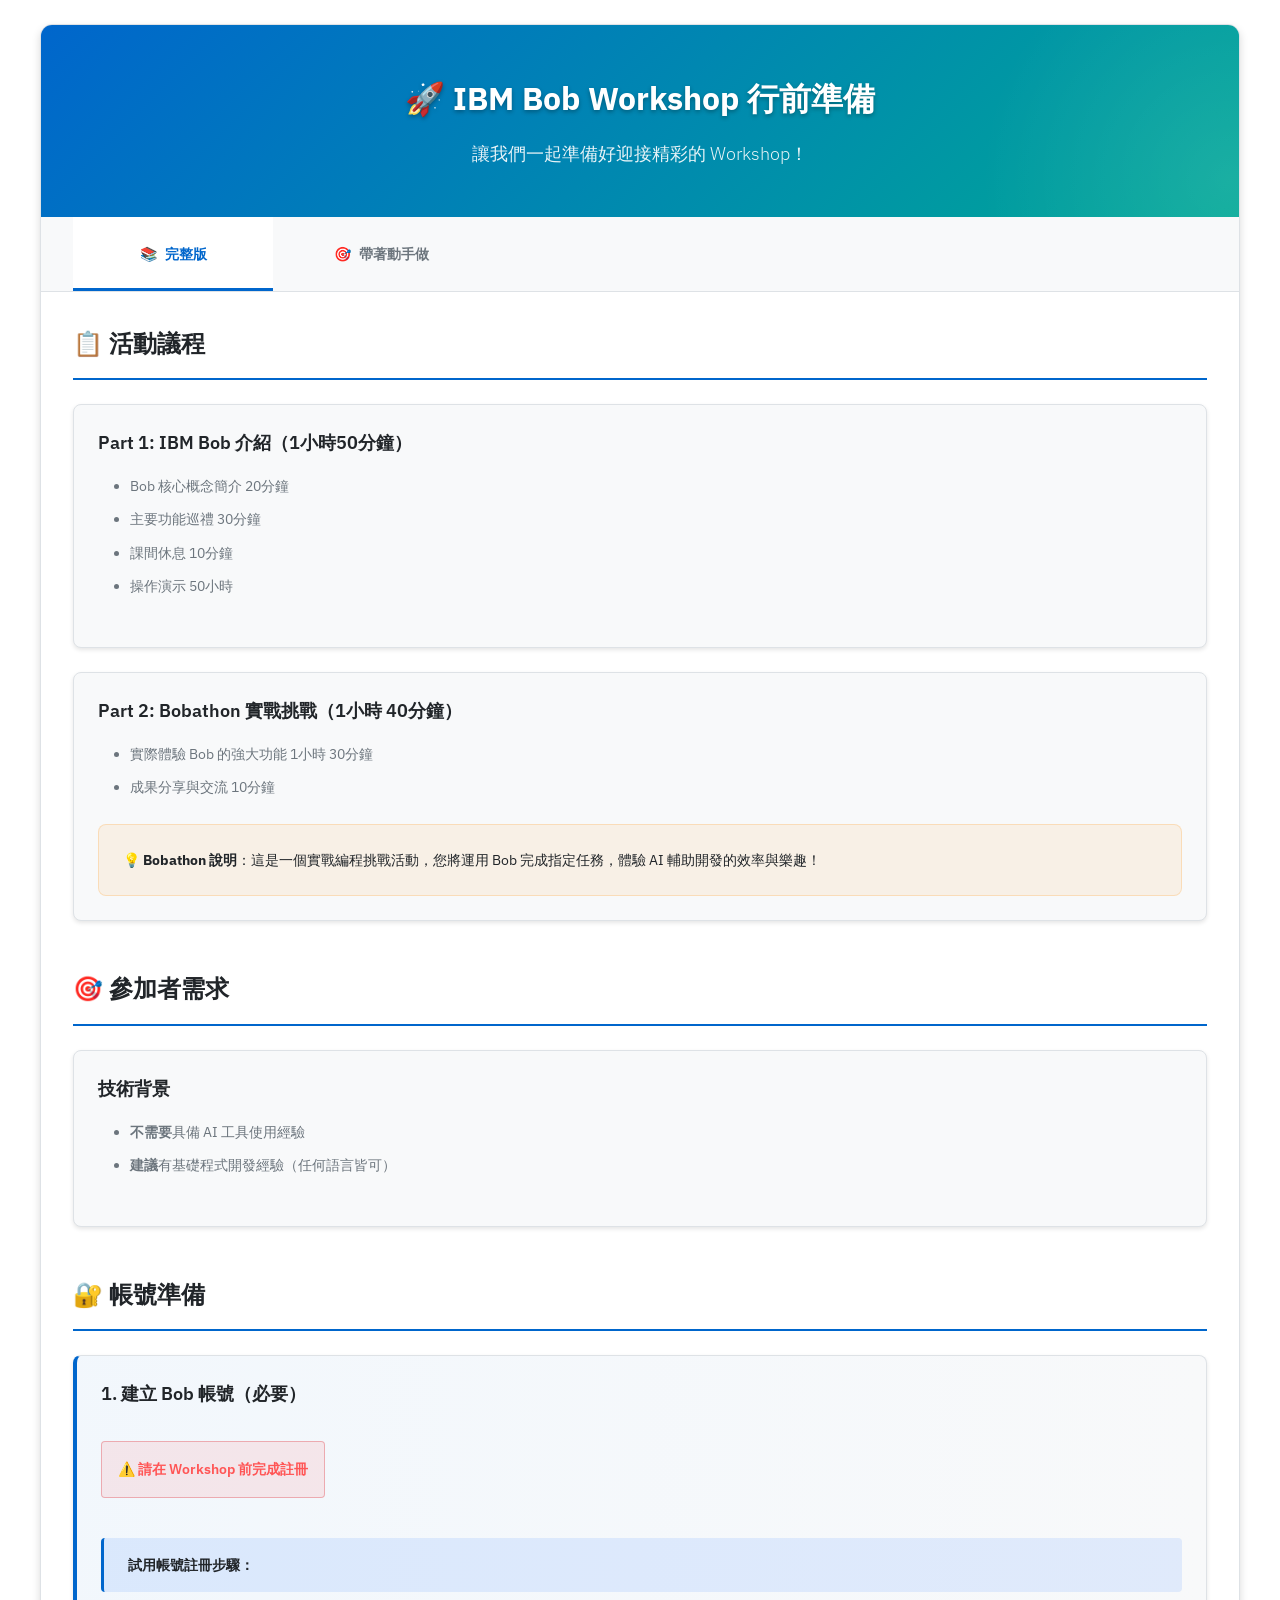
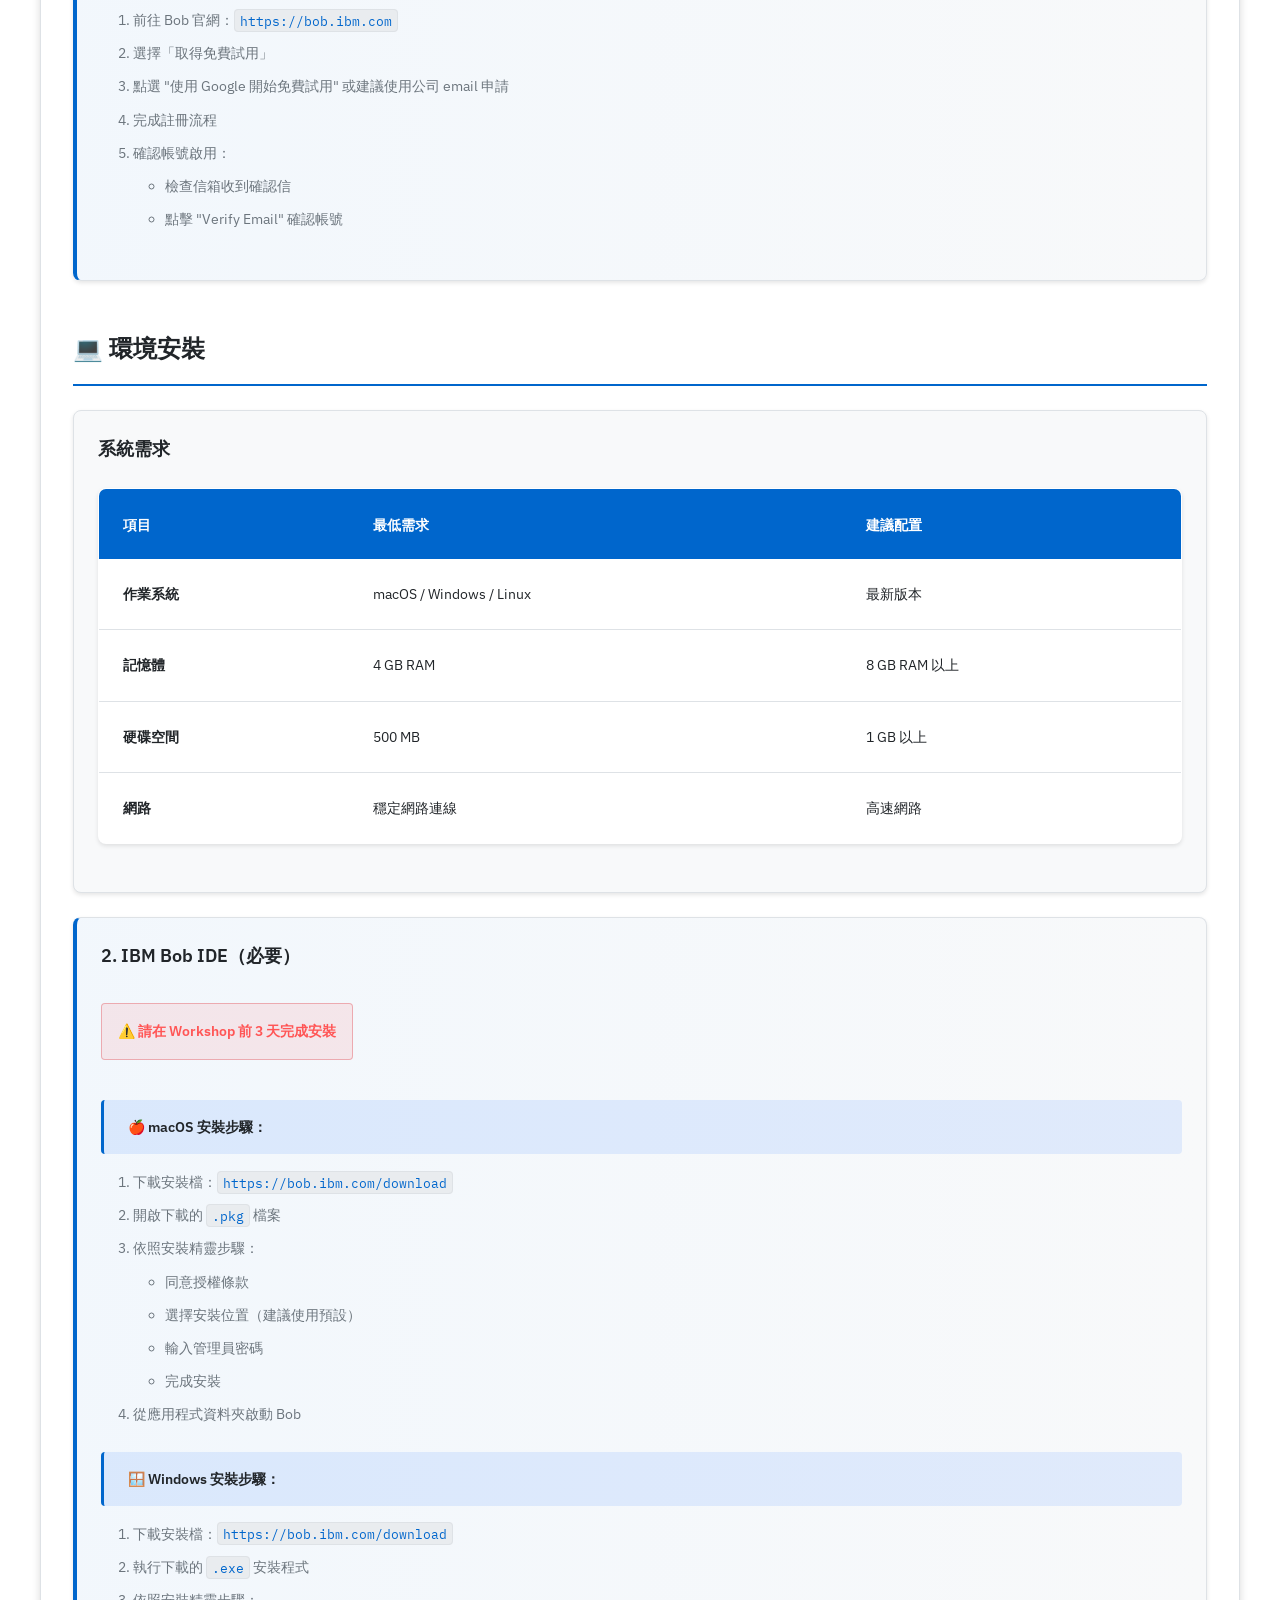
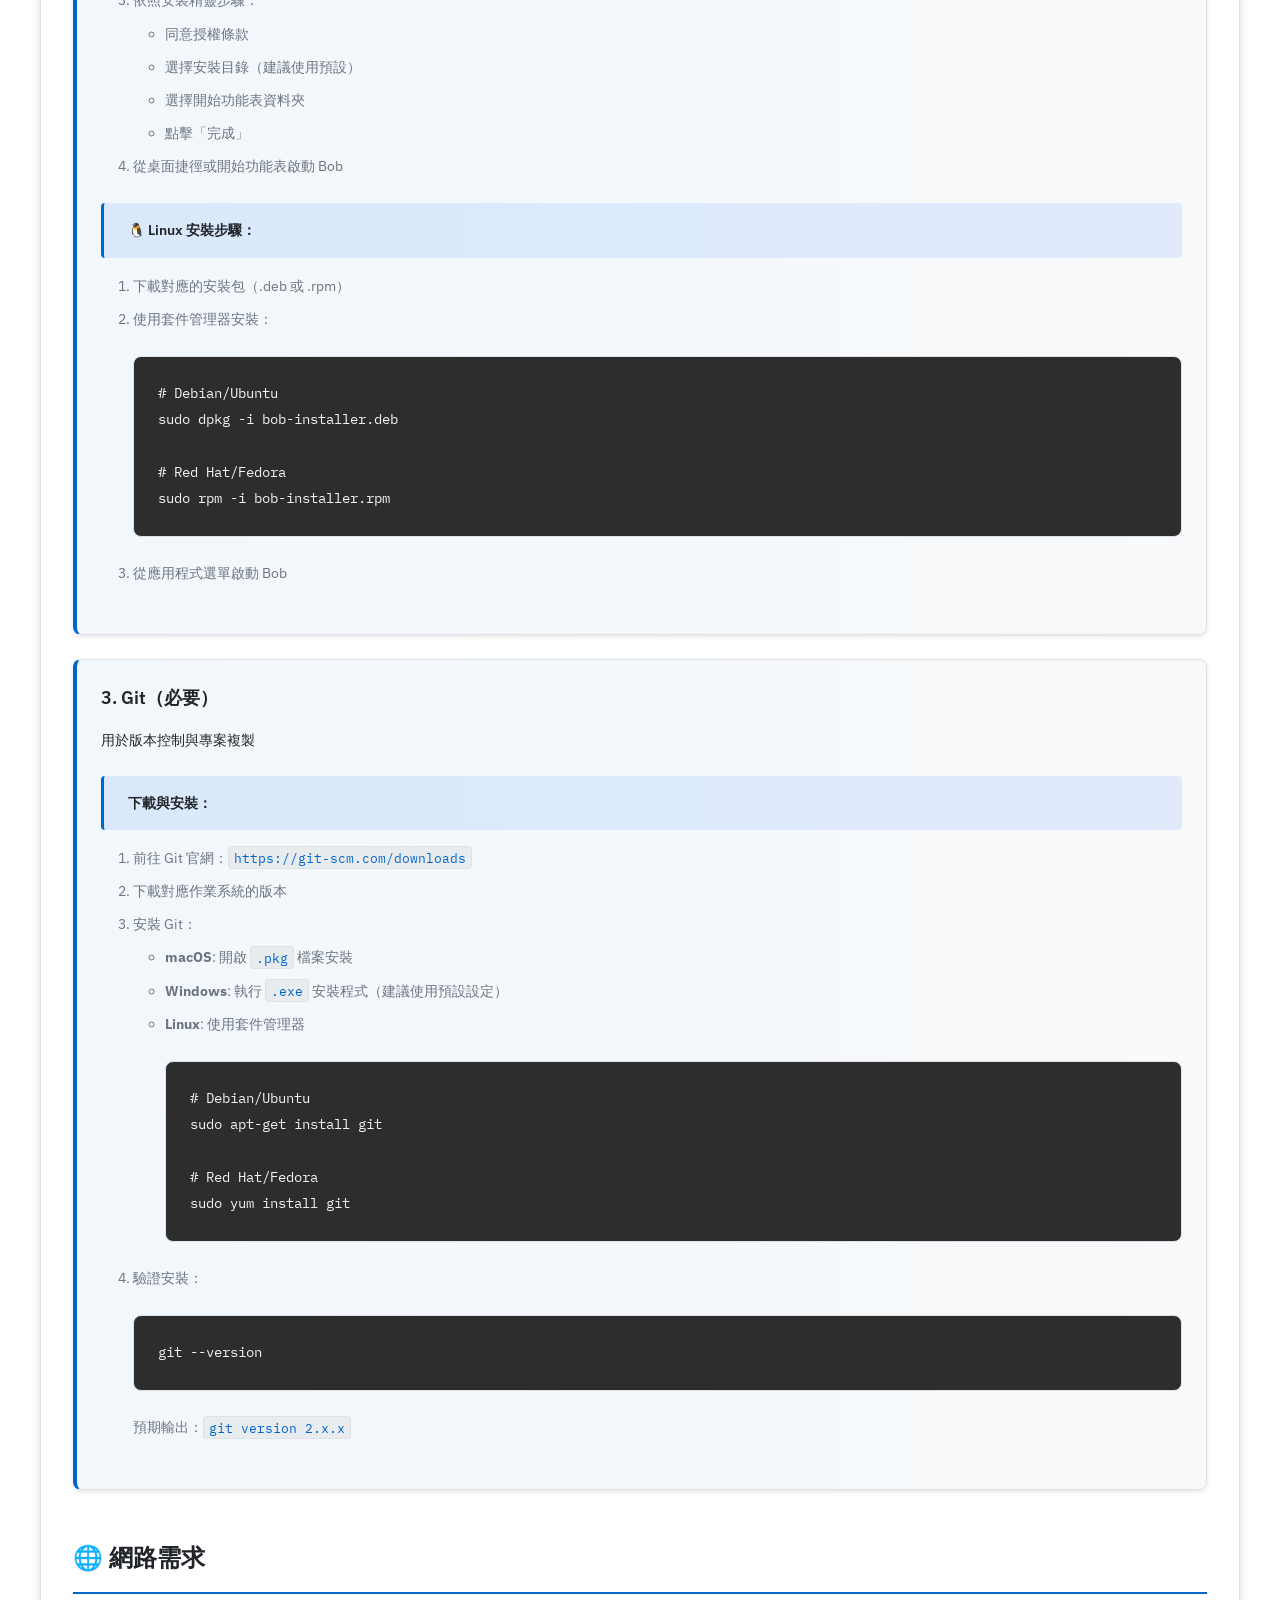
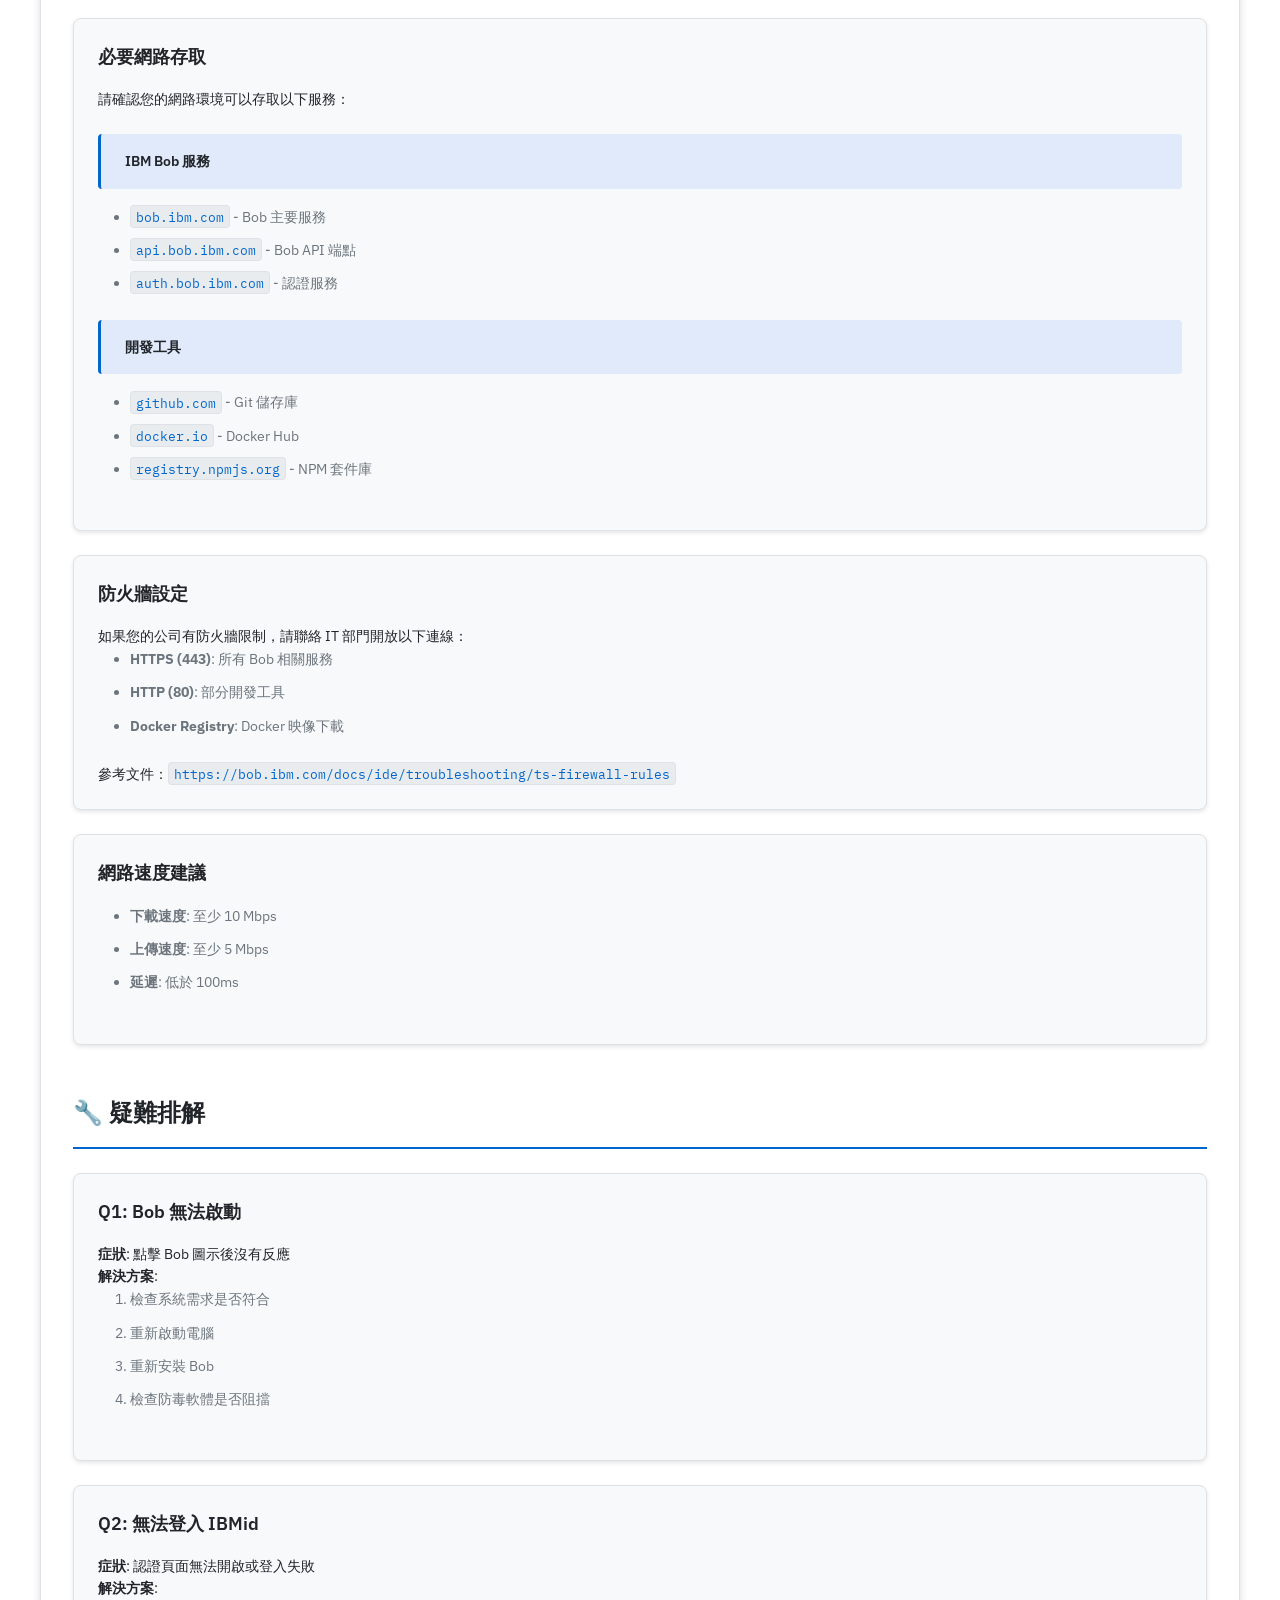
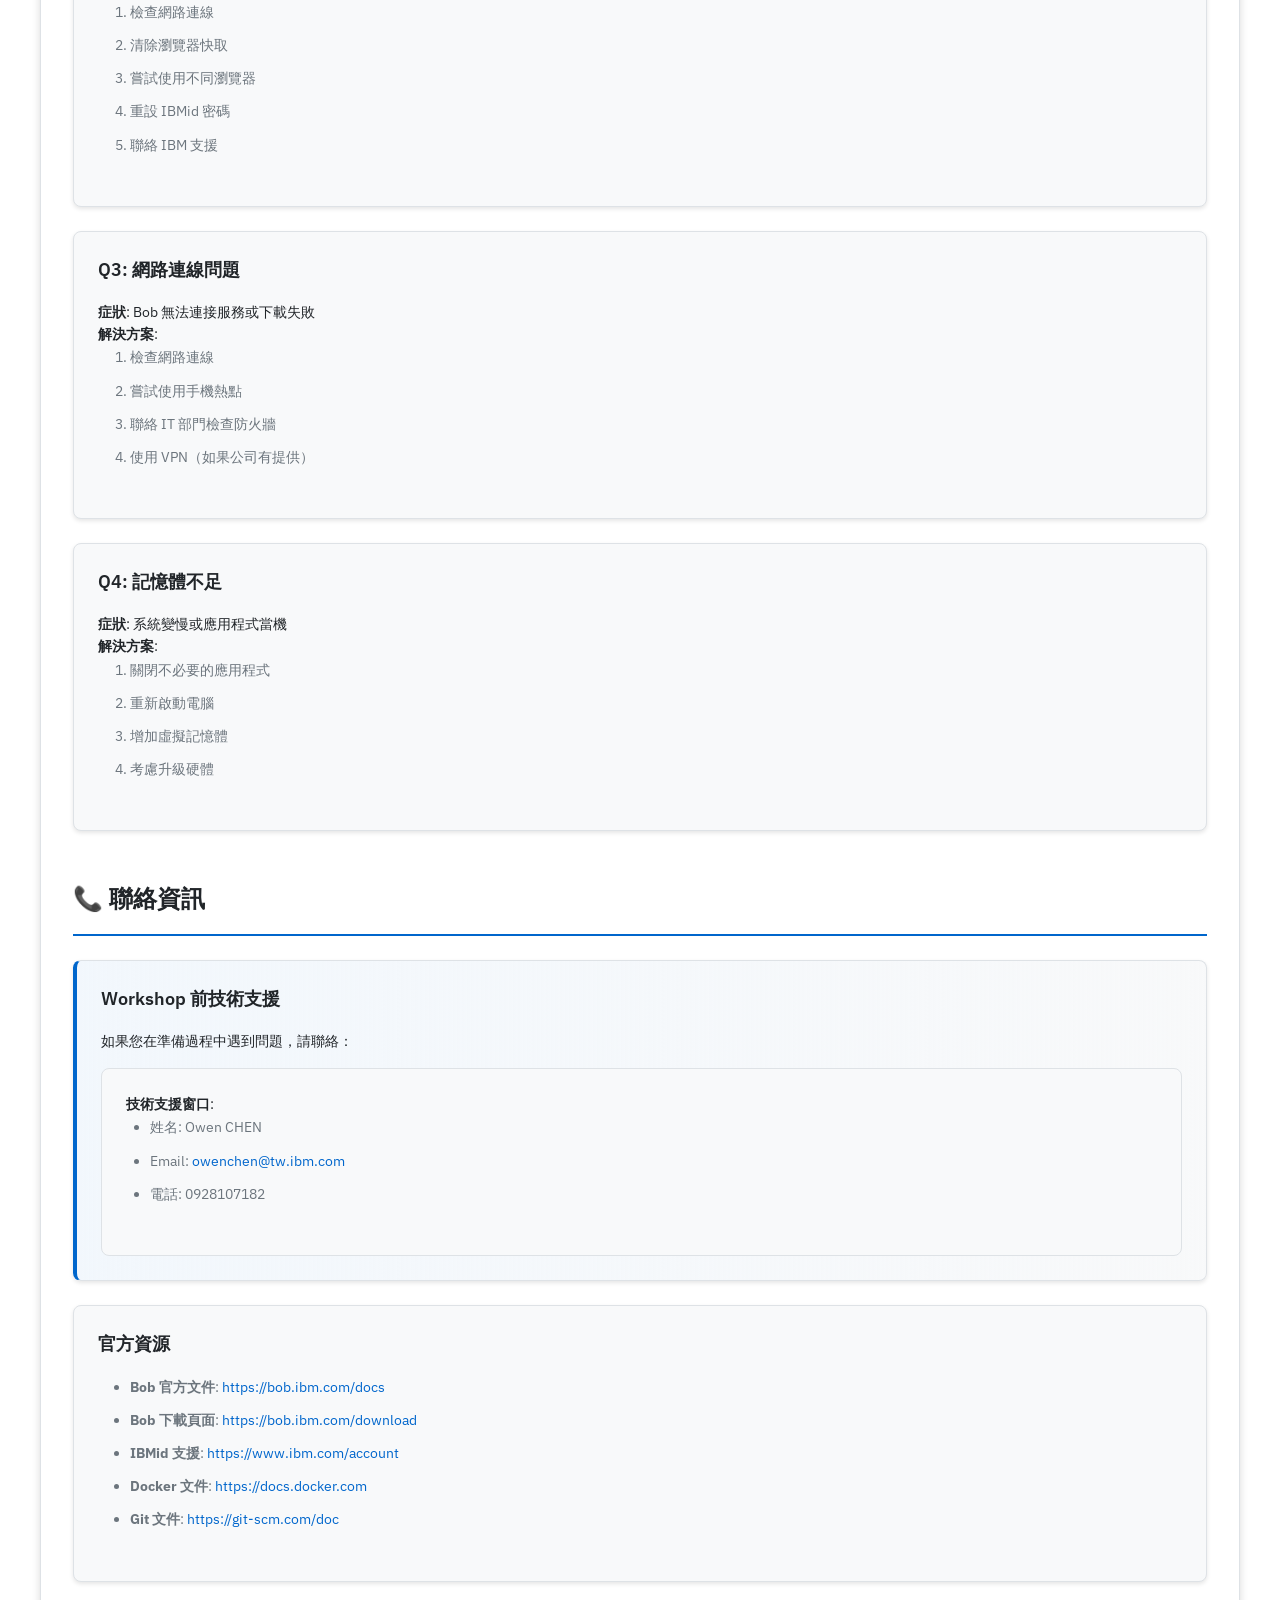
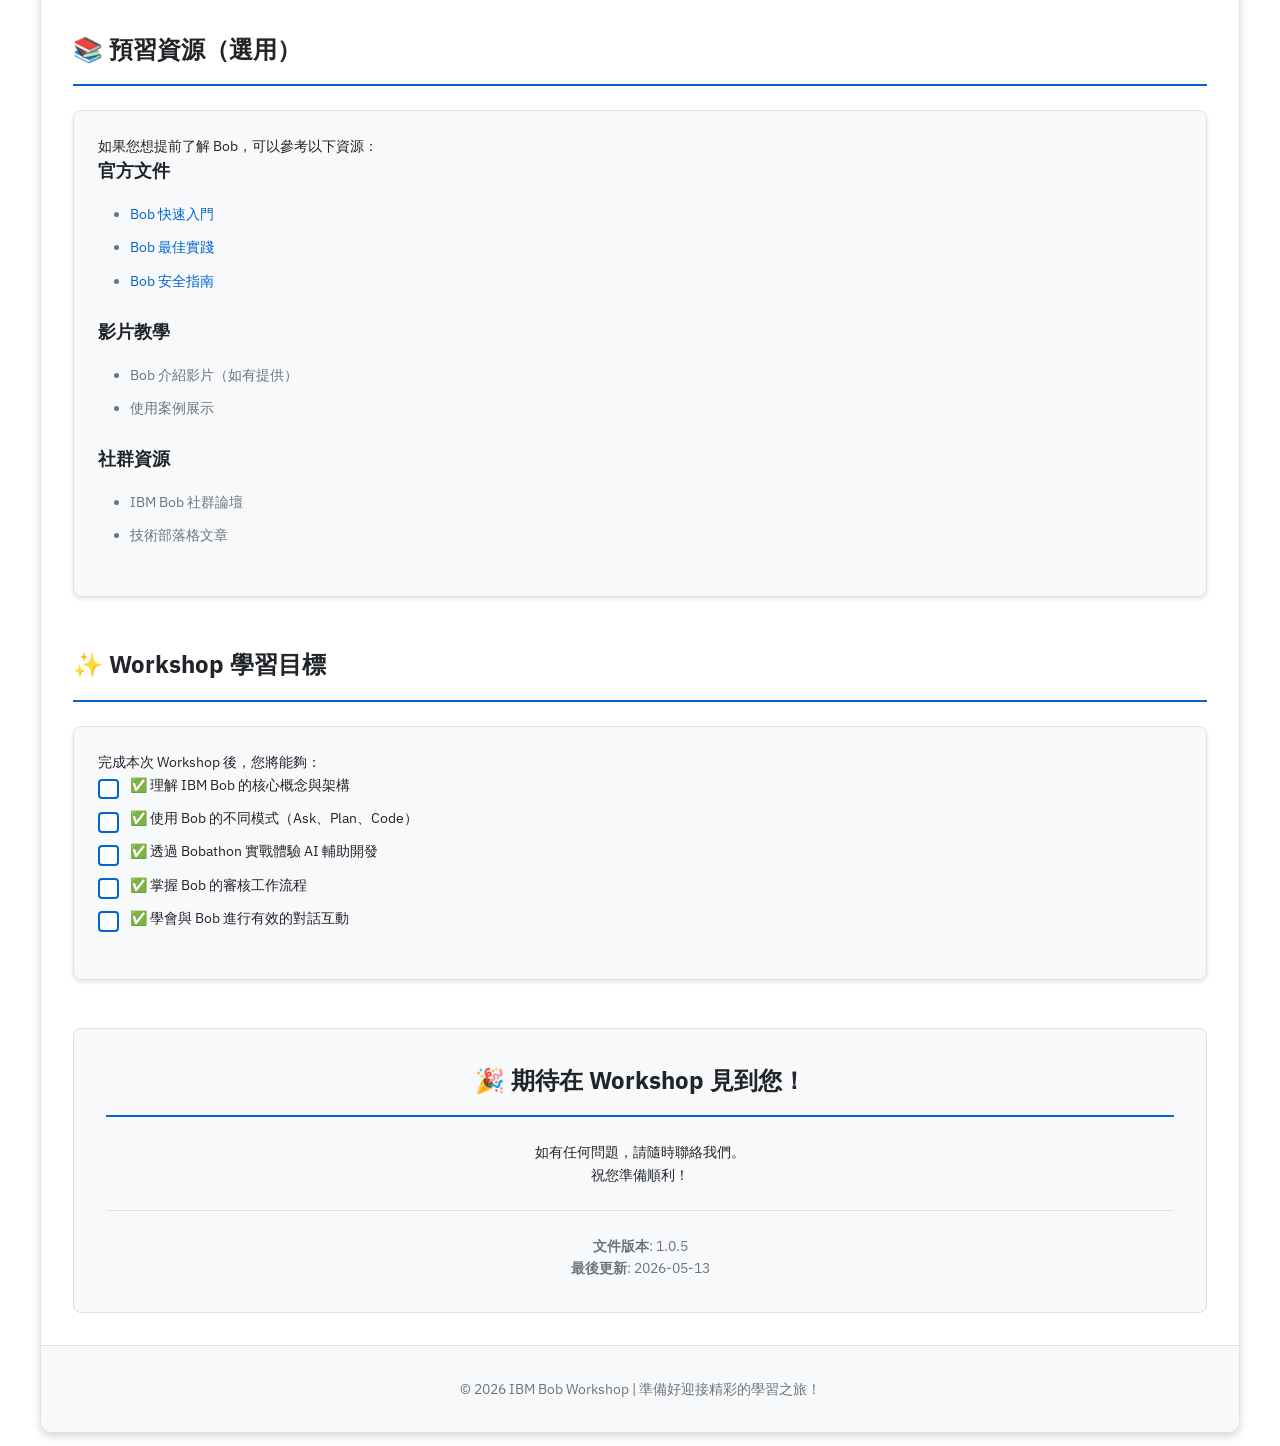
==== commit 84bd95f0: "Modified index.html contents" ====
--- a/index.html
+++ b/index.html
@@ -17,7 +17,6 @@
 
         <div class="tabs">
             <button class="tab-button active" data-tab="full">📚 完整版</button>
-            <button class="tab-button" data-tab="quick">⚡ 精簡版</button>
             <button class="tab-button" data-tab="handson">🎯 帶著動手做</button>
         </div>
 
@@ -28,21 +27,20 @@
                     <h2>📋 活動議程</h2>
                     
                     <div class="card">
-                        <h3>Part 1: IBM Bob 快速介紹（30-45 分鐘）</h3>
-                        <ul>
-                            <li>Bob 核心概念簡介</li>
-                            <li>主要功能展示</li>
-                            <li>實際操作演示</li>
-                        </ul>
-                    </div>
-
-                    <div class="card">
-                        <h3>Part 2: Bobathon 實戰挑戰（2-3 小時）</h3>
-                        <ul>
-                            <li>🎯 挑戰主題將於活動現場公佈</li>
-                            <li>分組協作完成任務</li>
-                            <li>實際體驗 Bob 的強大功能</li>
-                            <li>成果分享與交流</li>
+                        <h3>Part 1: IBM Bob 介紹（1小時50分鐘）</h3>
+                        <ul>
+                            <li>Bob 核心概念簡介 20分鐘</li>
+                            <li>主要功能巡禮 30分鐘</li>
+                            <li>課間休息 10分鐘</li>
+                            <li>操作演示 50小時</li>
+                        </ul>
+                    </div>
+
+                    <div class="card">
+                        <h3>Part 2: Bobathon 實戰挑戰（1小時 40分鐘）</h3>
+                        <ul>
+                            <li>實際體驗 Bob 的強大功能 1小時 30分鐘</li>
+                            <li>成果分享與交流 10分鐘</li>
                         </ul>
                         <div class="note">
                             <strong>💡 Bobathon 說明</strong>：這是一個實戰編程挑戰活動，您將運用 Bob 完成指定任務，體驗 AI 輔助開發的效率與樂趣！
@@ -371,159 +369,12 @@
                     <p>如有任何問題，請隨時聯絡我們。</p>
                     <p>祝您準備順利！</p>
                     <div class="version-info">
-                        <p><strong>文件版本</strong>: 1.0</p>
-                        <p><strong>最後更新</strong>: 2026-05-05</p>
+                        <p><strong>文件版本</strong>: 1.0.5</p>
+                        <p><strong>最後更新</strong>: 2026-05-13</p>
                     </div>
                 </section>
             </div>
 
-            <!-- 精簡版內容 -->
-            <div id="quick" class="tab-content">
-                <section>
-                    <h2>📋 活動議程</h2>
-                    <div class="card">
-                        <ol>
-                            <li><strong>IBM Bob 快速介紹</strong>（30-45 分鐘）</li>
-                            <li><strong>Bobathon 實戰挑戰</strong>（2-3 小時）
-                                <ul>
-                                    <li>🎯 挑戰主題將於活動現場公佈</li>
-                                </ul>
-                            </li>
-                        </ol>
-                    </div>
-                </section>
-
-                <section>
-                    <h2>✅ 必做事項（Workshop 前 3 天完成）</h2>
-                    
-                    <div class="card highlight">
-                        <h3>1. 註冊 Bob 帳號</h3>
-                        <ul>
-                            <li>前往：<code>https://bob.ibm.com</code></li>
-                            <li>點擊「取得免費試用」</li>
-                            <li><strong>建議使用 Google 帳號註冊</strong>（或公司 email）</li>
-                            <li>確認收到驗證信並完成驗證</li>
-                        </ul>
-                    </div>
-
-                    <div class="card highlight">
-                        <h3>2. 安裝軟體</h3>
-                        
-                        <h4>Bob IDE（必要）</h4>
-                        <ul>
-                            <li>下載：<code>https://bob.ibm.com/download</code></li>
-                            <li>🍎 <strong>macOS</strong> / 🪟 <strong>Windows</strong> / 🐧 <strong>Linux</strong> - 選擇對應版本</li>
-                            <li>啟動後使用註冊帳號登入</li>
-                        </ul>
-
-                        <h4>Git（必要）</h4>
-                        <ul>
-                            <li>下載：<code>https://git-scm.com/downloads</code></li>
-                            <li>安裝後驗證：<code>git --version</code></li>
-                        </ul>
-                        
-                        <h4>⚠️ 防火牆設定</h4>
-                        <p>如公司有防火牆限制，請聯絡 IT 部門開放以下網域（HTTPS 443）：</p>
-                        <ul>
-                            <p>參考文件：<code>https://bob.ibm.com/docs/ide/troubleshooting/ts-firewall-rules</code></p>
-                        </ul>
-                    </div>
-                </section>
-
-                <section>
-                    <h2>💻 系統需求</h2>
-                    
-                    <div class="card">
-                        <table>
-                            <thead>
-                                <tr>
-                                    <th>項目</th>
-                                    <th>需求</th>
-                                </tr>
-                            </thead>
-                            <tbody>
-                                <tr>
-                                    <td><strong>作業系統</strong></td>
-                                    <td>macOS / Windows / Linux</td>
-                                </tr>
-                                <tr>
-                                    <td><strong>記憶體</strong></td>
-                                    <td>最少 4GB（建議 8GB）</td>
-                                </tr>
-                                <tr>
-                                    <td><strong>硬碟</strong></td>
-                                    <td>500MB 以上</td>
-                                </tr>
-                                <tr>
-                                    <td><strong>網路</strong></td>
-                                    <td>穩定連線</td>
-                                </tr>
-                            </tbody>
-                        </table>
-                    </div>
-                </section>
-
-                <section>
-                    <h2>🧪 快速測試</h2>
-                    
-                    <div class="card">
-                        <h3>測試 Bob</h3>
-                        <ol>
-                            <li>啟動 Bob 應用程式</li>
-                            <li>使用帳號登入</li>
-                            <li>開啟聊天面板</li>
-                            <li>輸入：<code>列出當前目錄的檔案</code></li>
-                            <li>點擊「執行」確認可正常運作</li>
-                        </ol>
-
-                        <h3>測試 Git</h3>
-                        <pre><code>git --version</code></pre>
-                    </div>
-                </section>
-
-                <section>
-                    <h2>🆘 需要協助？</h2>
-                    
-                    <div class="card highlight">
-                        <h3>技術支援</h3>
-                        <div class="contact-info">
-                            <ul>
-                                <li>Owen Chen</li>
-                                <li>Email: <a href="mailto:owenchen@tw.ibm.com">owenchen@tw.ibm.com</a></li>
-                                <li>電話: 0928-107-182</li>
-                            </ul>
-                        </div>
-
-                        <h3>官方資源</h3>
-                        <ul>
-                            <li>文件：<a href="https://bob.ibm.com/docs" target="_blank">https://bob.ibm.com/docs</a></li>
-                            <li>下載：<a href="https://bob.ibm.com/download" target="_blank">https://bob.ibm.com/download</a></li>
-                        </ul>
-                    </div>
-                </section>
-
-                <section>
-                    <h2>📋 行前檢查表</h2>
-                    
-                    <div class="card">
-                        <ul class="checklist">
-                            <li>□ 已註冊 Bob 帳號並驗證</li>
-                            <li>□ 已安裝 Bob IDE</li>
-                            <li>□ 已安裝 Git</li>
-                            <li>□ 已測試 Bob 可正常登入</li>
-                            <li>□ 已測試 Git 指令</li>
-                            <li>□ 筆電已充電</li>
-                            <li>□ 已攜帶電源線</li>
-                        </ul>
-                    </div>
-                </section>
-
-                <section class="footer-section">
-                    <div class="note">
-                        <p><strong>完整版文件</strong>：請參考「完整版」分頁查看詳細說明</p>
-                    </div>
-                </section>
-            </div>
 
             <!-- 帶著動手做內容 -->
             <div id="handson" class="tab-content">
@@ -532,7 +383,7 @@
                     
                     <div class="card">
                         <p>透過以下階段，體驗 IBM Bob 在軟體開發生命週期中的完整應用。</p>
-                        <p class="note">💡 點擊各階段連結開始實作練習</p>
+                        <p class="note">💡 點擊各階段連結開始實作練習或演示</p>
                     </div>
 
                     <div class="card">
@@ -573,10 +424,10 @@
                                 </tr>
                                 <tr>
                                     <td><strong>Stage 3</strong></td>
-                                    <td><a href="jho/stages/stage-3.html" target="_blank">基礎設施即程式碼</a></td>
-                                    <td>建立 IaC 配置檔案</td>
-                                </tr>
-                                <tr>
+                                    <td><a href="jho/stages/stage-3.html" target="_blank">影片演示</a></td>
+                                    <td>SDLC [IaC + App Deployement on Kubernetes + CI/CD 流程]</td>
+                                </tr>
+                                <!--<tr>
                                     <td><strong>Stage 4</strong></td>
                                     <td><a href="jho/stages/stage-4.html" target="_blank">部署至 OpenShift</a></td>
                                     <td>將應用程式部署到 OpenShift 平台</td>
@@ -600,7 +451,7 @@
                                     <td><strong>Stage 7</strong></td>
                                     <td><a href="jho/stages/stage-7.html" target="_blank">備用提示</a></td>
                                     <td>額外的實用提示與技巧</td>
-                                </tr>
+                                </tr>-->
                             </tbody>
                         </table>
                     </div>
@@ -611,22 +462,10 @@
                             <li>從 <strong>Stage 0</strong> 開始，了解整體流程</li>
                             <li>依序完成各階段練習</li>
                             <li>每個階段都包含詳細的操作說明</li>
-                            <li>遇到問題可參考 Stage 7 的備用提示</li>
                         </ol>
                         <p class="note">
                             <strong>💡 提示</strong>：建議按照順序完成各階段，每個階段都會為下一階段打下基礎。
                         </p>
-                    </div>
-
-                    <div class="card">
-                        <h3>📚 學習重點</h3>
-                        <ul class="checklist">
-                            <li>✅ 體驗 AI 輔助的應用程式開發</li>
-                            <li>✅ 學習現代化開發流程</li>
-                            <li>✅ 掌握自動化測試與部署</li>
-                            <li>✅ 了解 DevOps 與 SRE 實踐</li>
-                            <li>✅ 提升問題診斷與修復能力</li>
-                        </ul>
                     </div>
                 </section>
             </div>
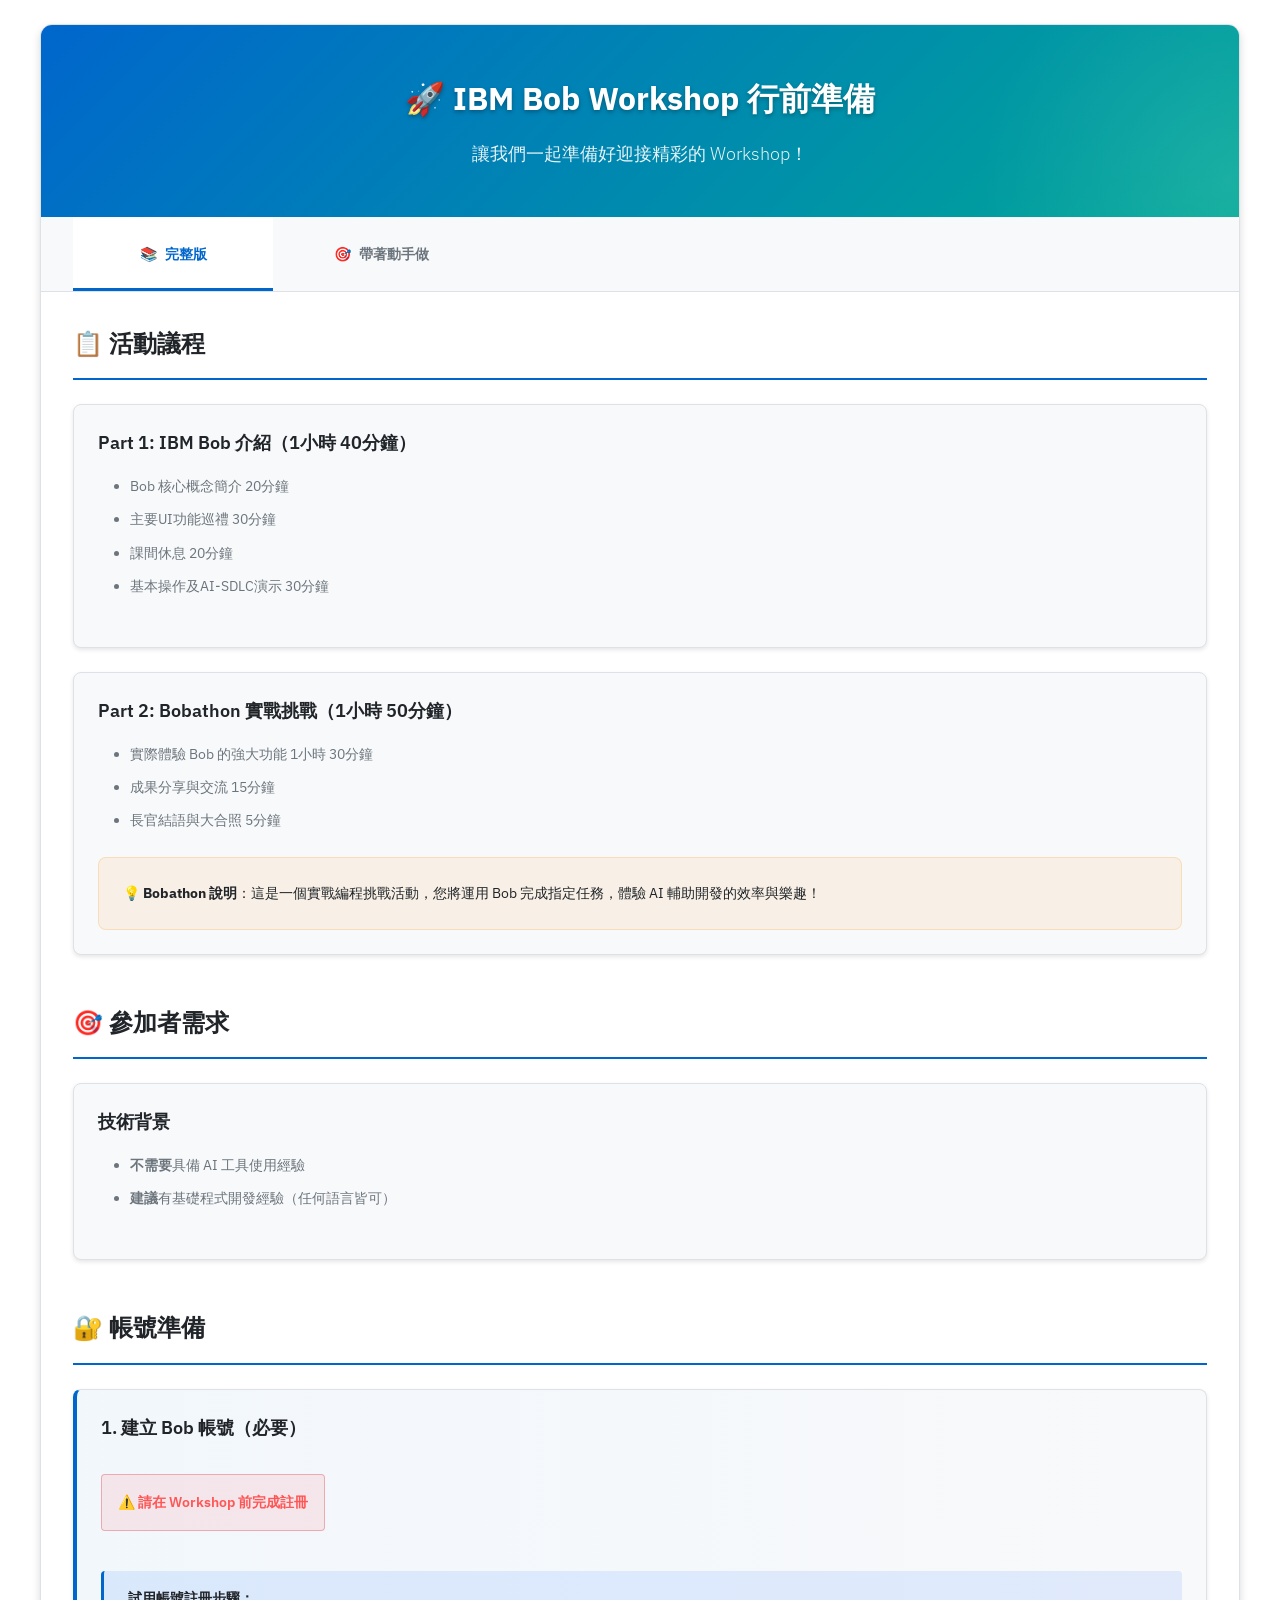
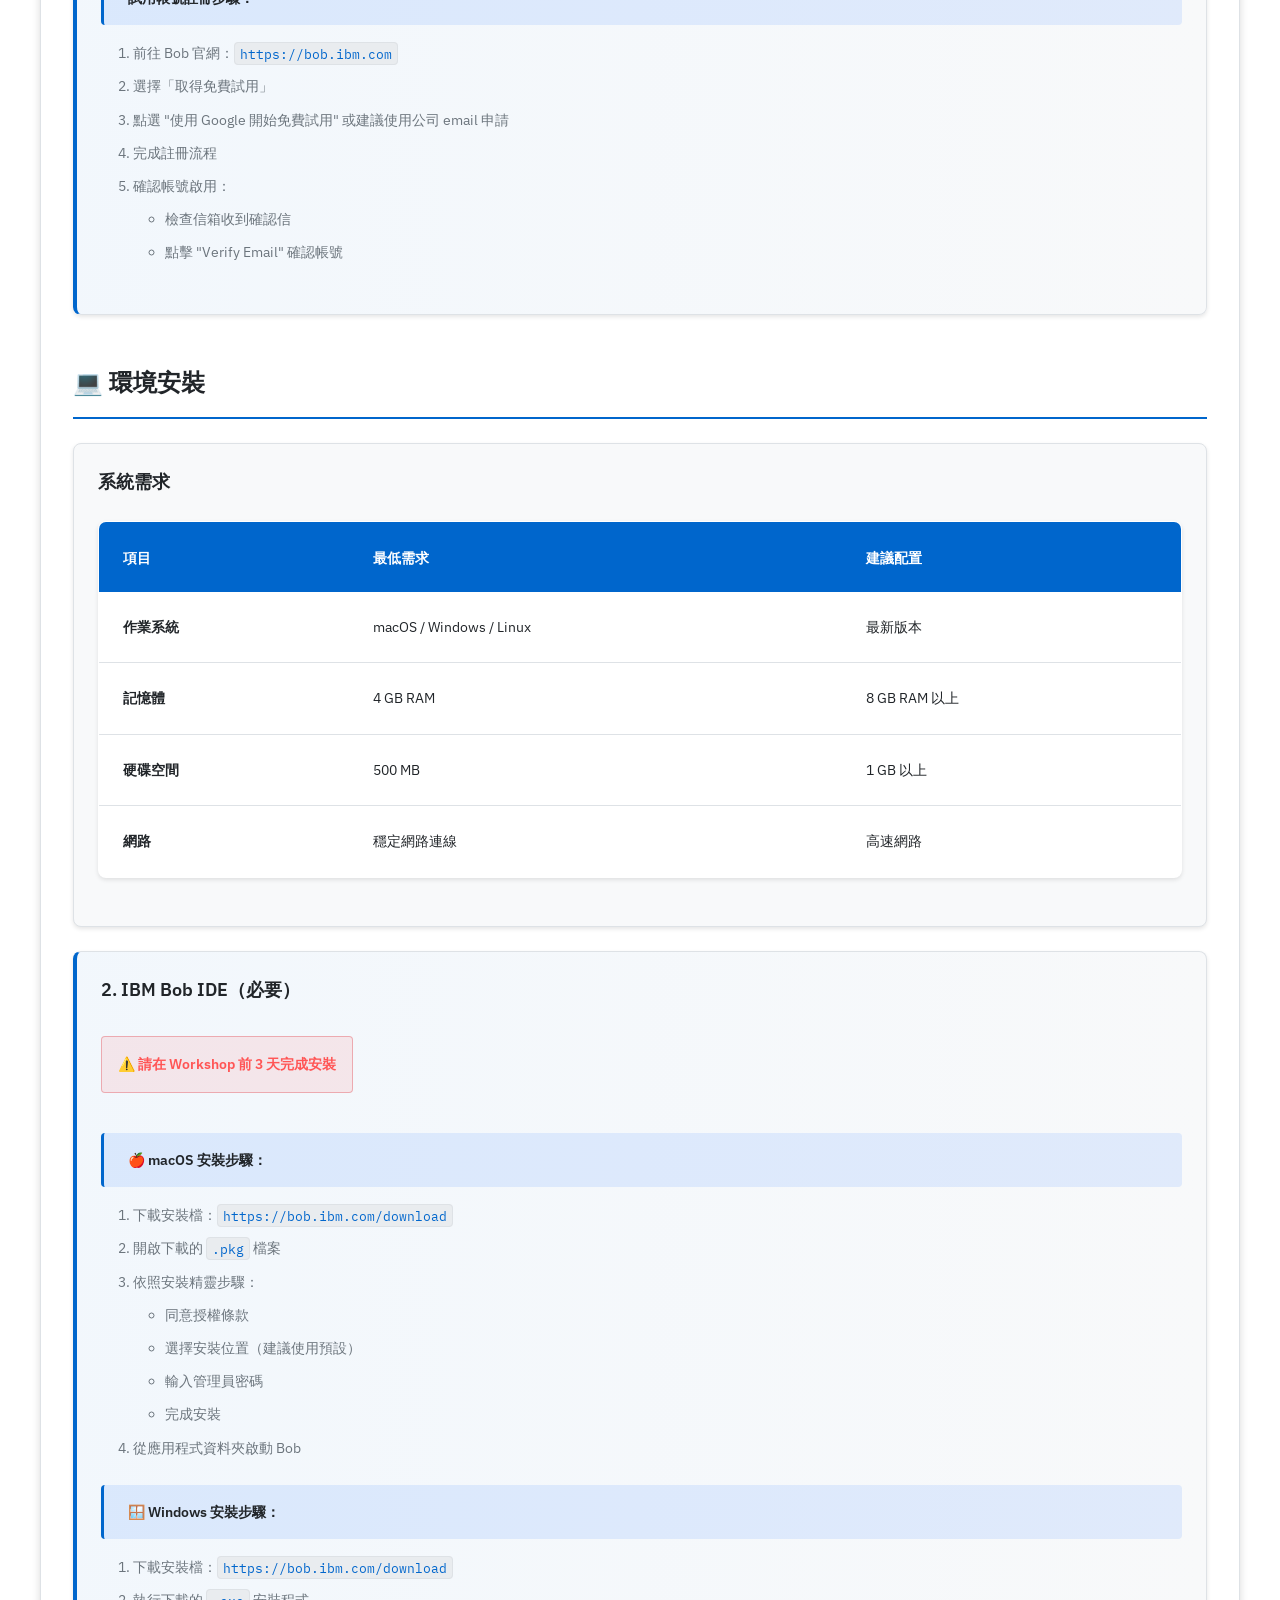
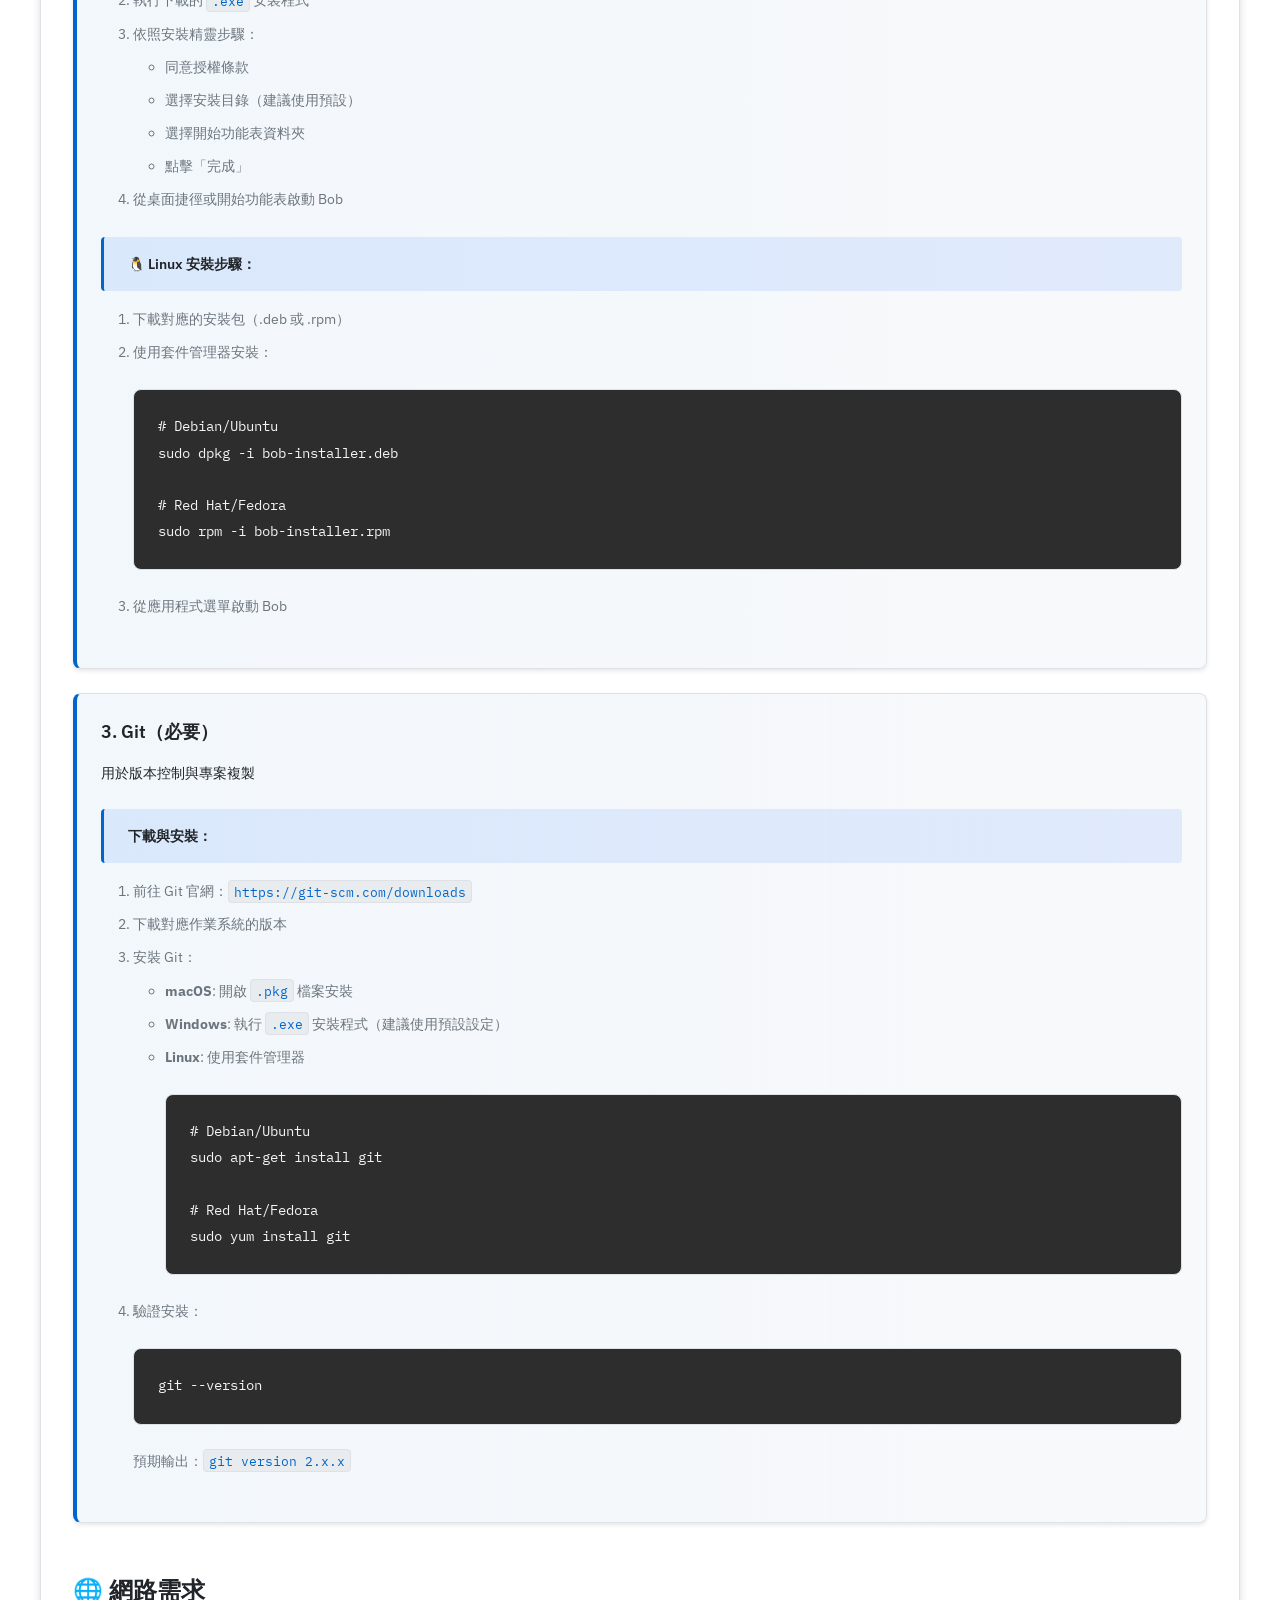
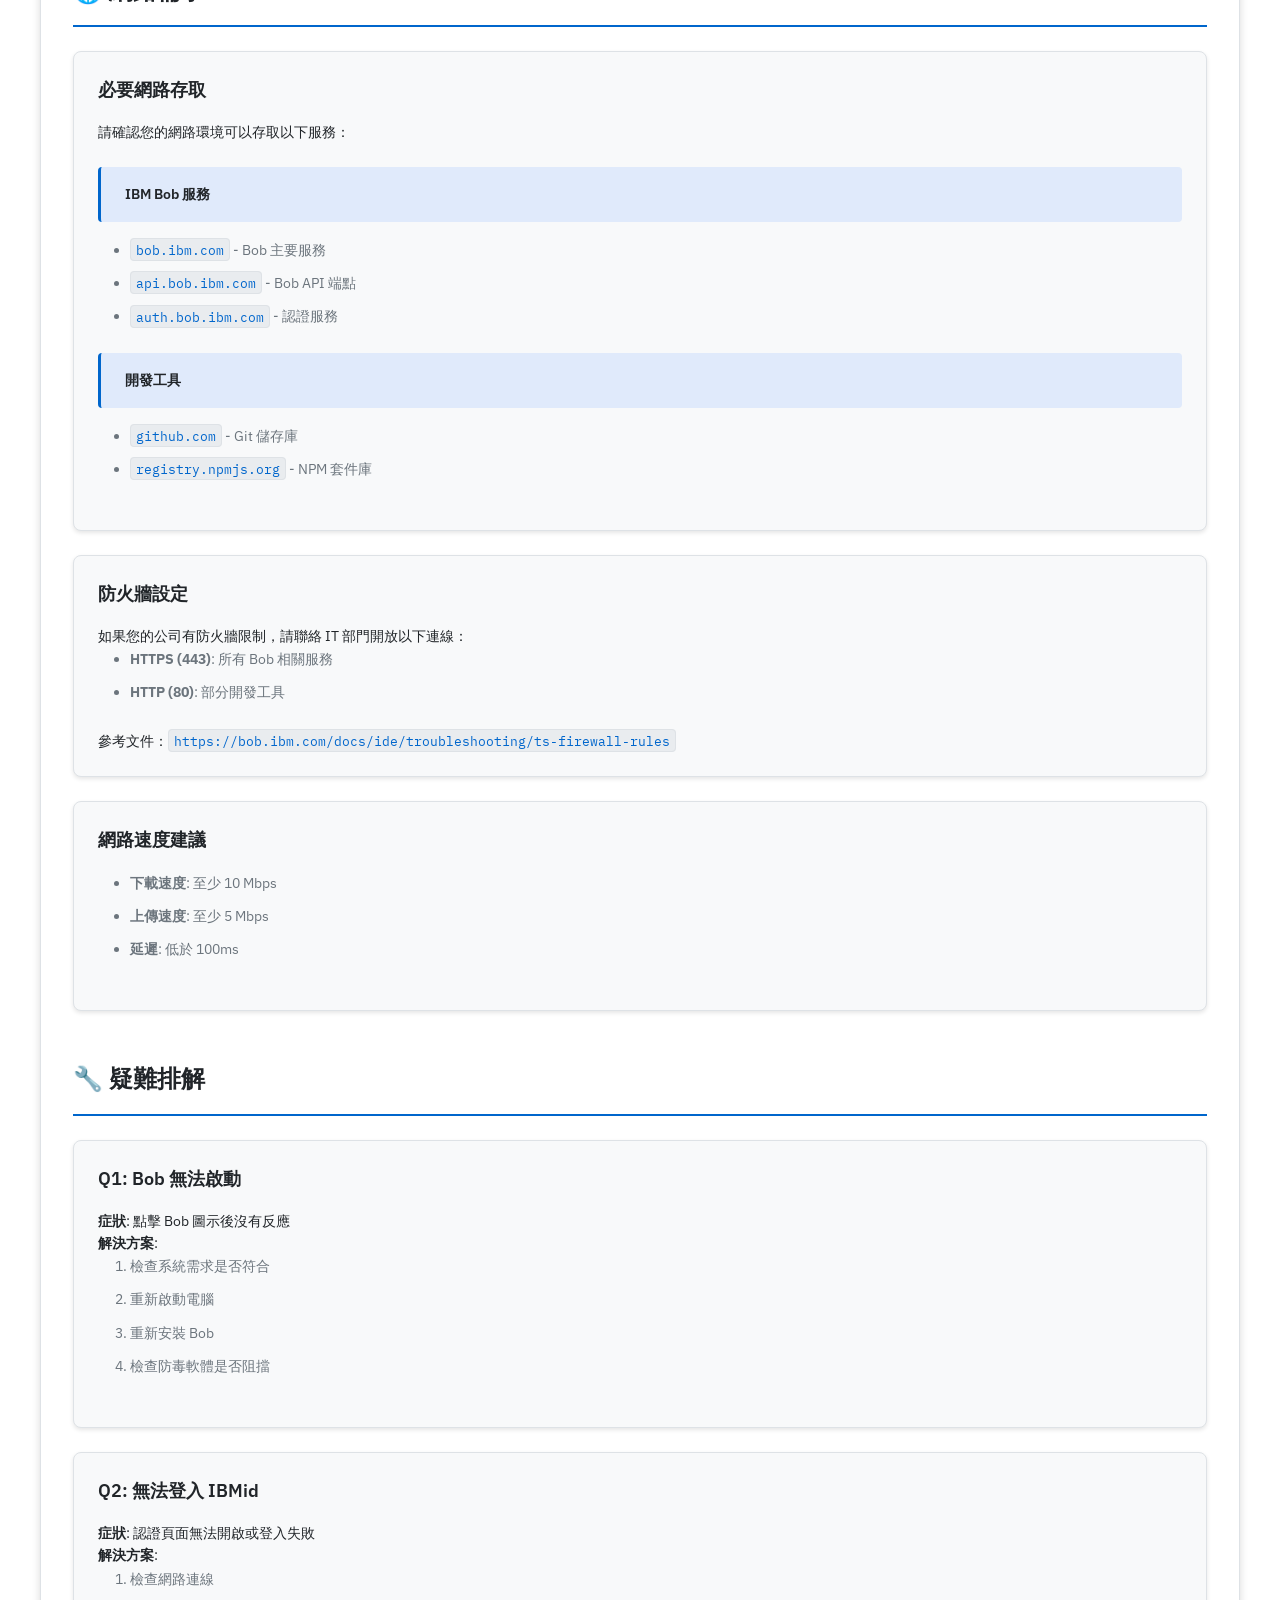
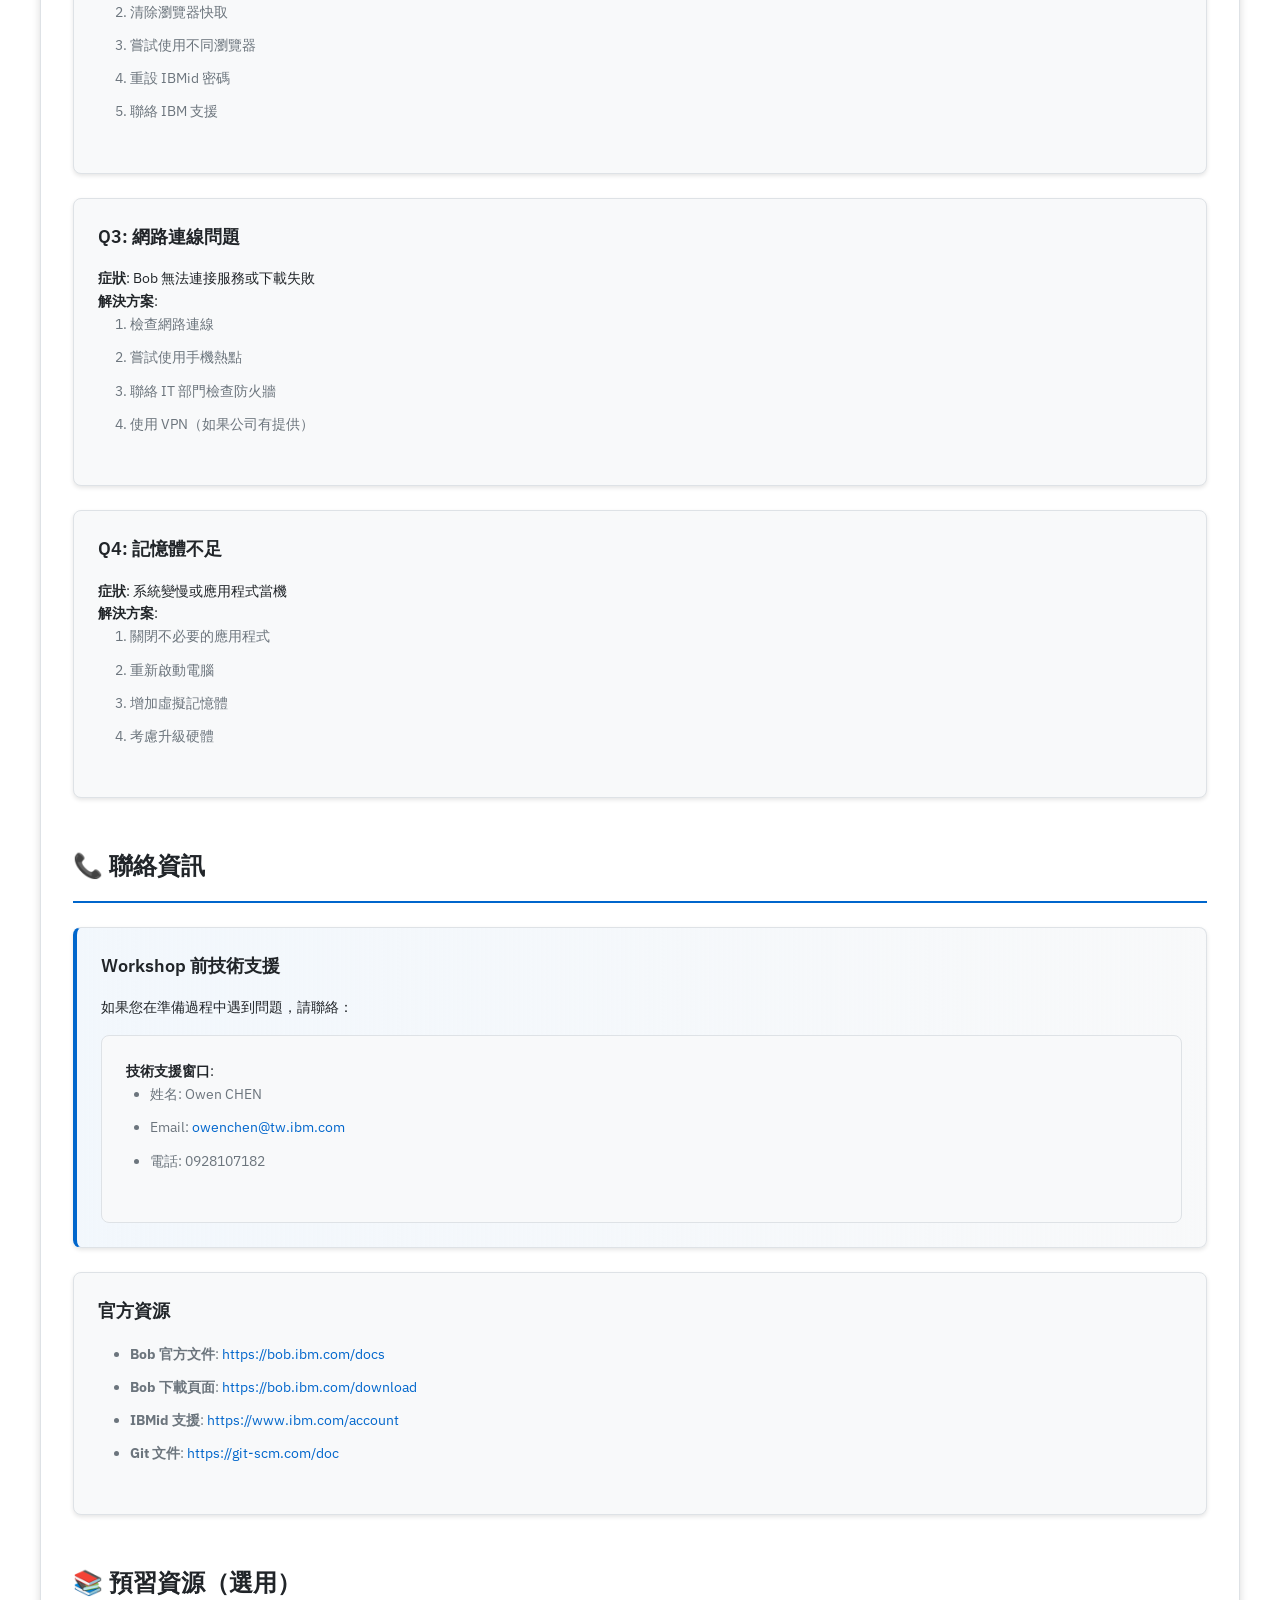
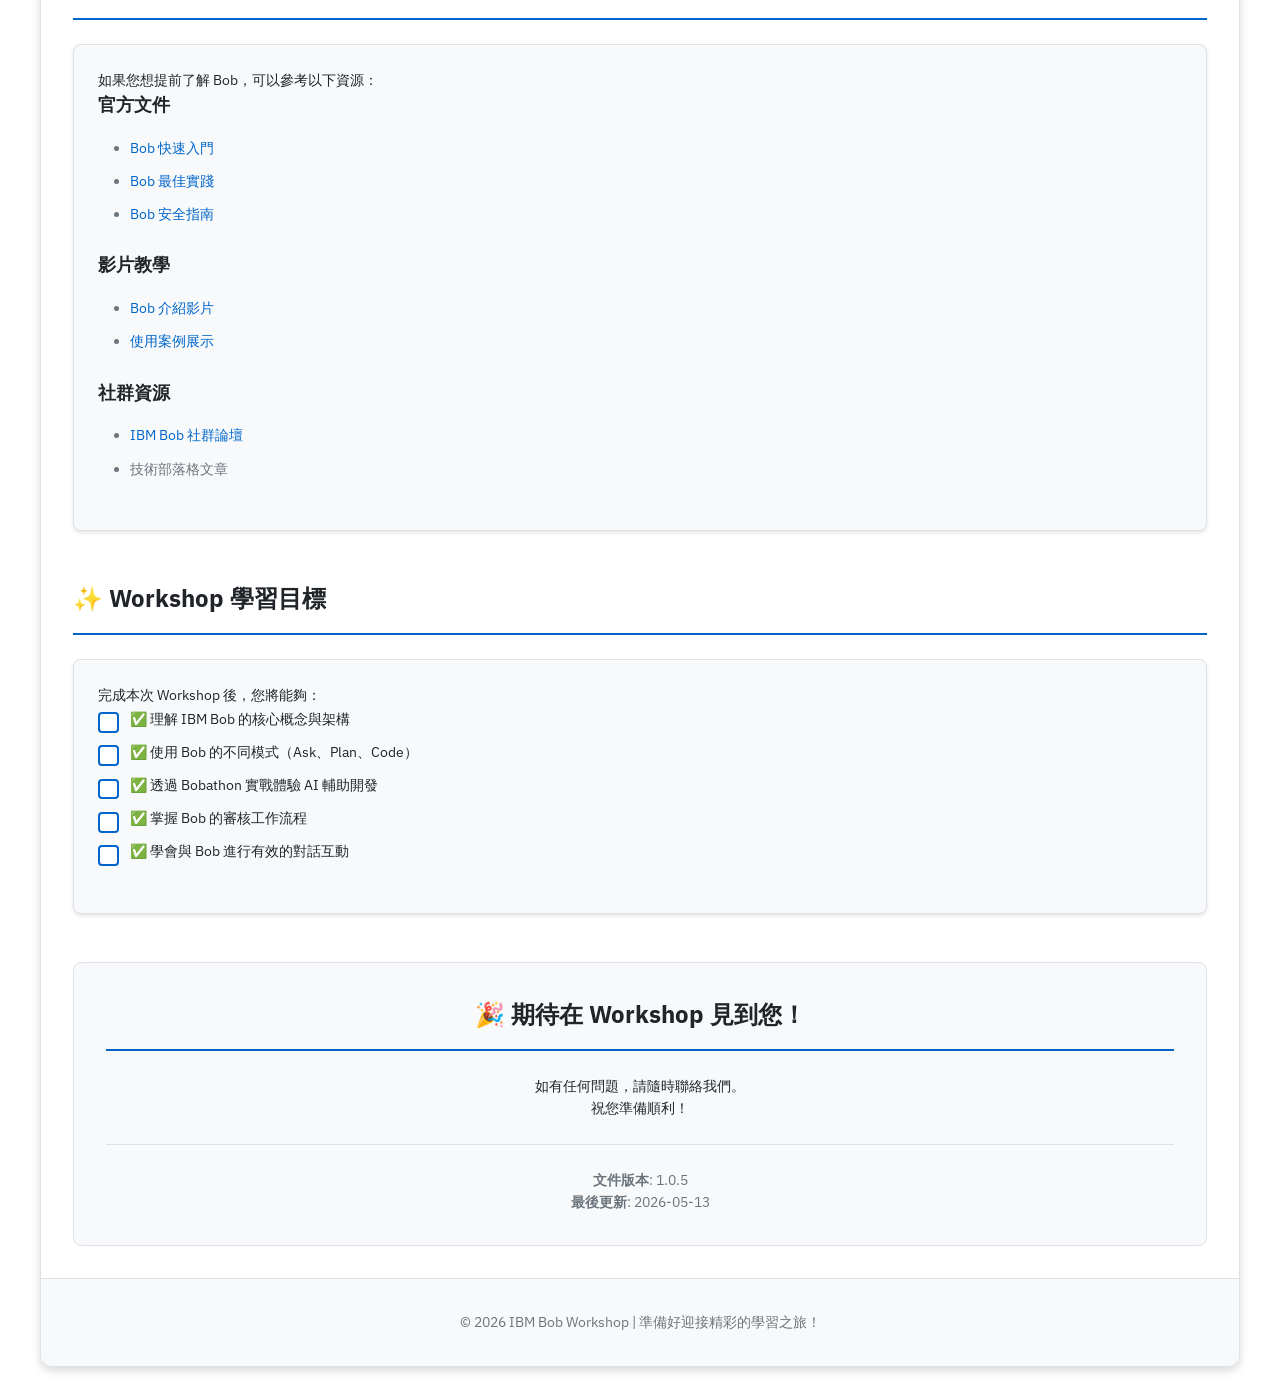
==== commit bbfb707c: "added links" ====
--- a/index.html
+++ b/index.html
@@ -27,20 +27,21 @@
                     <h2>📋 活動議程</h2>
                     
                     <div class="card">
-                        <h3>Part 1: IBM Bob 介紹（1小時50分鐘）</h3>
+                        <h3>Part 1: IBM Bob 介紹（1小時 40分鐘）</h3>
                         <ul>
                             <li>Bob 核心概念簡介 20分鐘</li>
-                            <li>主要功能巡禮 30分鐘</li>
-                            <li>課間休息 10分鐘</li>
-                            <li>操作演示 50小時</li>
-                        </ul>
-                    </div>
-
-                    <div class="card">
-                        <h3>Part 2: Bobathon 實戰挑戰（1小時 40分鐘）</h3>
+                            <li>主要UI功能巡禮 30分鐘</li>
+                            <li>課間休息 20分鐘</li>
+                            <li>基本操作及AI-SDLC演示 30分鐘</li>
+                        </ul>
+                    </div>
+
+                    <div class="card">
+                        <h3>Part 2: Bobathon 實戰挑戰（1小時 50分鐘）</h3>
                         <ul>
                             <li>實際體驗 Bob 的強大功能 1小時 30分鐘</li>
-                            <li>成果分享與交流 10分鐘</li>
+                            <li>成果分享與交流 15分鐘</li>
+                            <li>長官結語與大合照 5分鐘</li>
                         </ul>
                         <div class="note">
                             <strong>💡 Bobathon 說明</strong>：這是一個實戰編程挑戰活動，您將運用 Bob 完成指定任務，體驗 AI 輔助開發的效率與樂趣！
@@ -215,7 +216,6 @@
                         <h4>開發工具</h4>
                         <ul>
                             <li><code>github.com</code> - Git 儲存庫</li>
-                            <li><code>docker.io</code> - Docker Hub</li>
                             <li><code>registry.npmjs.org</code> - NPM 套件庫</li>
                         </ul>
                     </div>
@@ -226,7 +226,6 @@
                         <ul>
                             <li><strong>HTTPS (443)</strong>: 所有 Bob 相關服務</li>
                             <li><strong>HTTP (80)</strong>: 部分開發工具</li>
-                            <li><strong>Docker Registry</strong>: Docker 映像下載</li>
                         </ul>
                         <p>參考文件：<code>https://bob.ibm.com/docs/ide/troubleshooting/ts-firewall-rules</code></p>
                     </div>
@@ -316,7 +315,6 @@
                             <li><strong>Bob 官方文件</strong>: <a href="https://bob.ibm.com/docs" target="_blank">https://bob.ibm.com/docs</a></li>
                             <li><strong>Bob 下載頁面</strong>: <a href="https://bob.ibm.com/download" target="_blank">https://bob.ibm.com/download</a></li>
                             <li><strong>IBMid 支援</strong>: <a href="https://www.ibm.com/account" target="_blank">https://www.ibm.com/account</a></li>
-                            <li><strong>Docker 文件</strong>: <a href="https://docs.docker.com" target="_blank">https://docs.docker.com</a></li>
                             <li><strong>Git 文件</strong>: <a href="https://git-scm.com/doc" target="_blank">https://git-scm.com/doc</a></li>
                         </ul>
                     </div>
@@ -337,14 +335,14 @@
 
                         <h3>影片教學</h3>
                         <ul>
-                            <li>Bob 介紹影片（如有提供）</li>
-                            <li>使用案例展示</li>
+                            <li><a href="https://bob.ibm.com/docs/ide/getting-started/tutorials/introduction" target="_blank">Bob 介紹影片 </a></li>
+                            <li><a href="https://www.youtube.com/@ibm-bob">使用案例展示</a></li>
                         </ul>
 
                         <h3>社群資源</h3>
                         <ul>
-                            <li>IBM Bob 社群論壇</li>
-                            <li>技術部落格文章</li>
+                            <li><a href="https://x.com/IBM">IBM Bob 社群論壇</a></li>
+                            <li><a href="https://bob.ibm.com/blog"></a>技術部落格文章</a></li>
                         </ul>
                     </div>
                 </section>
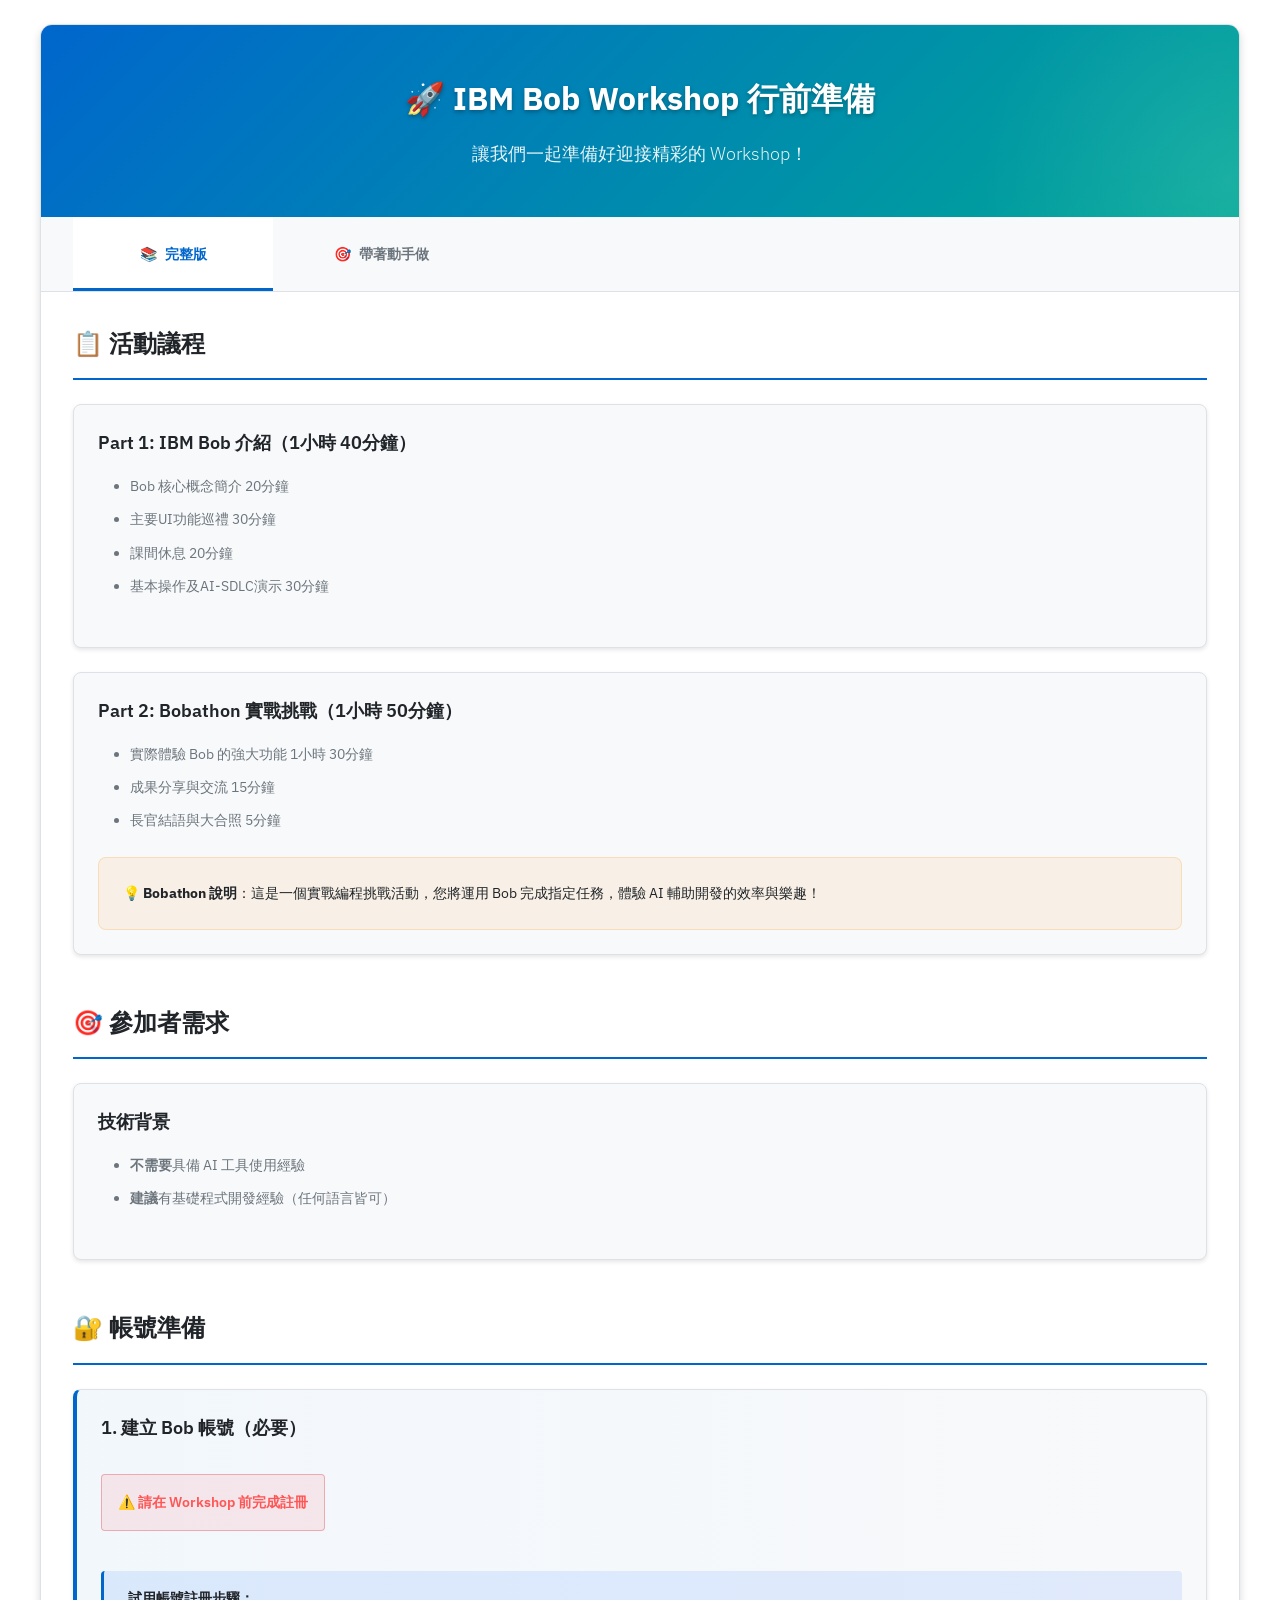
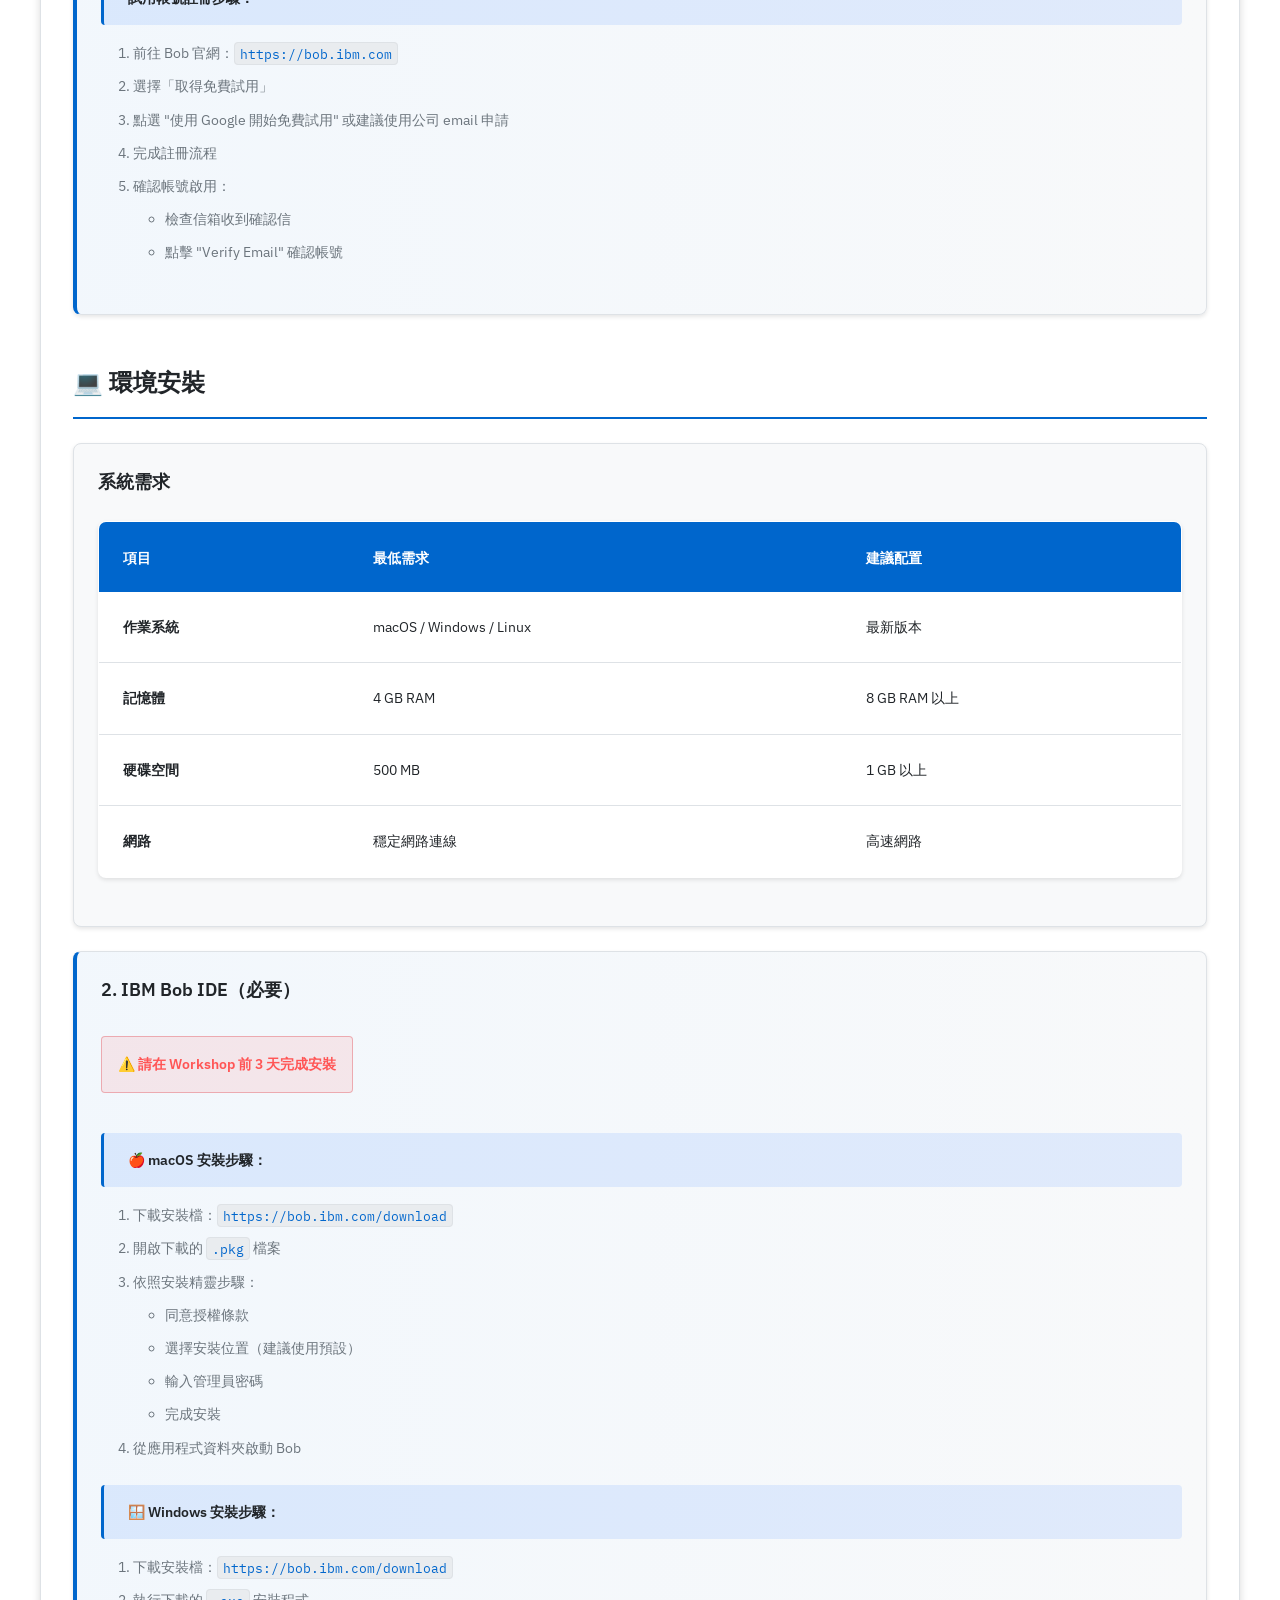
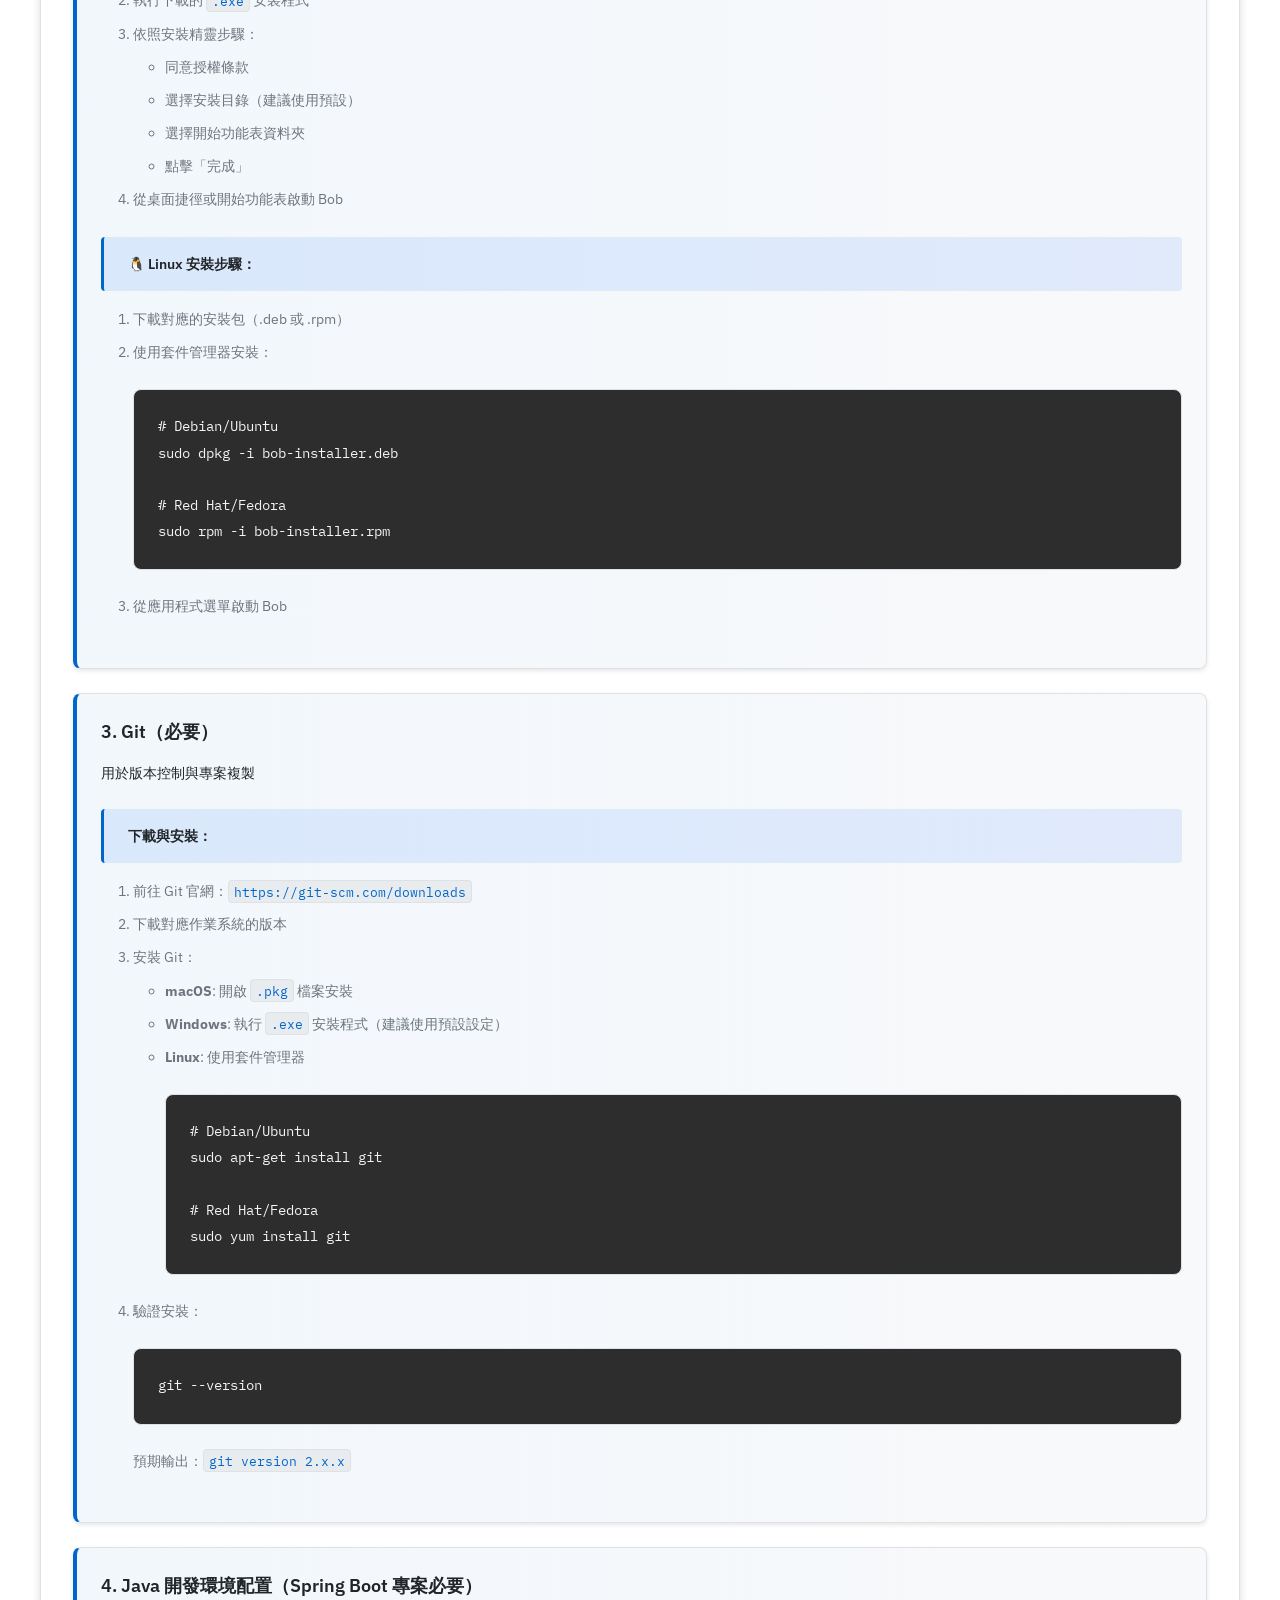
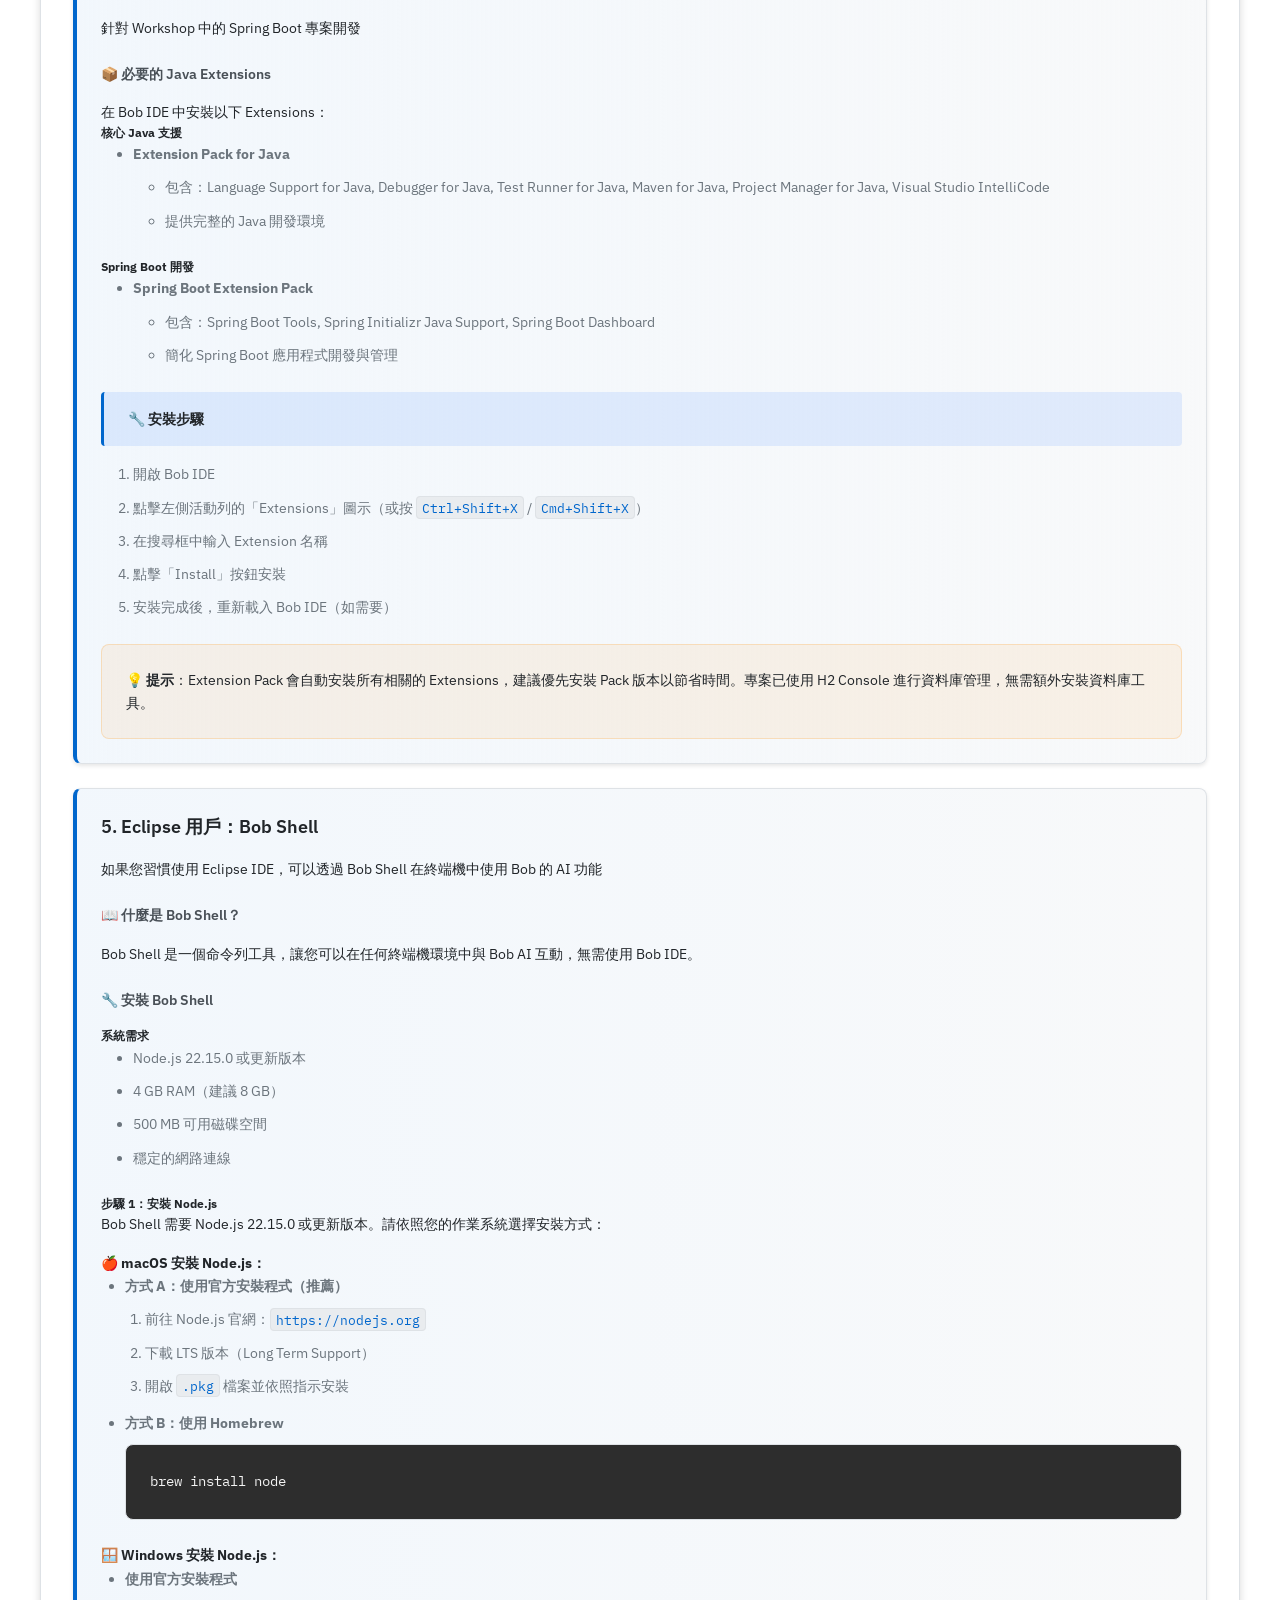
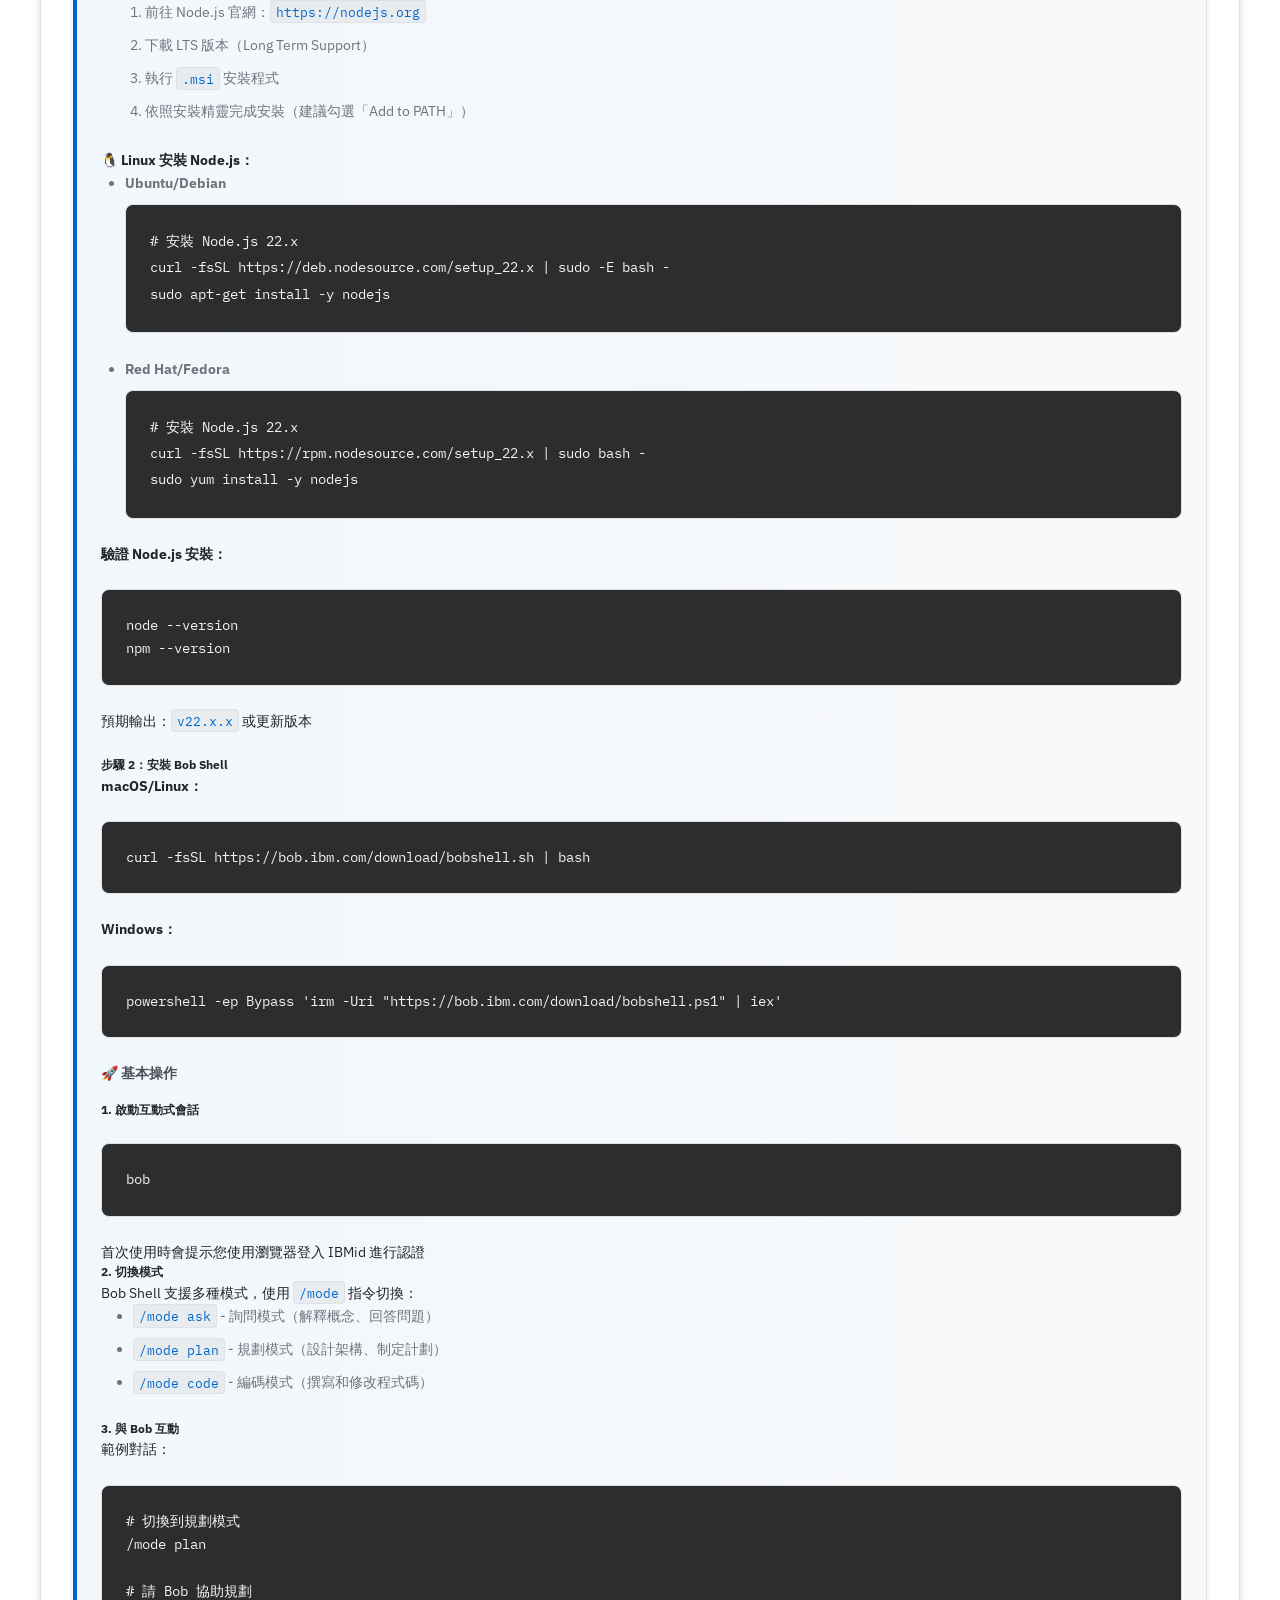
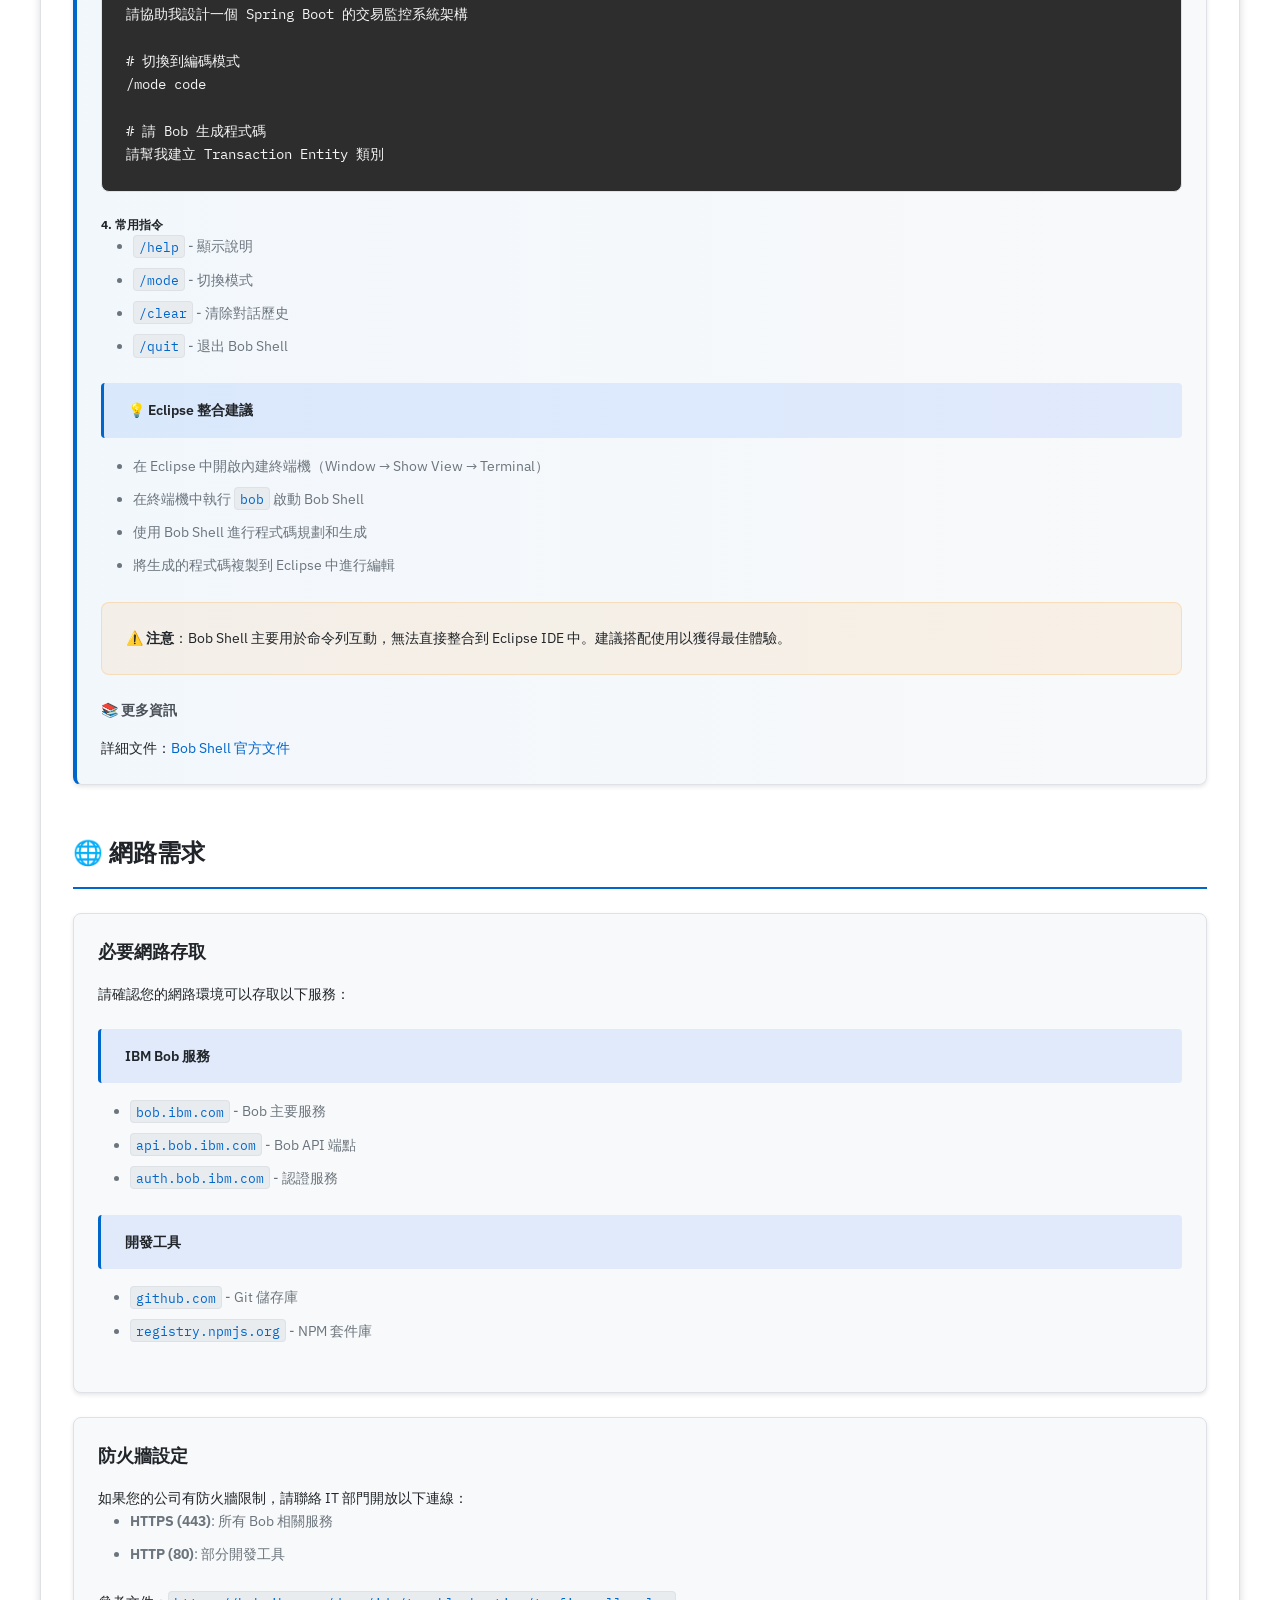
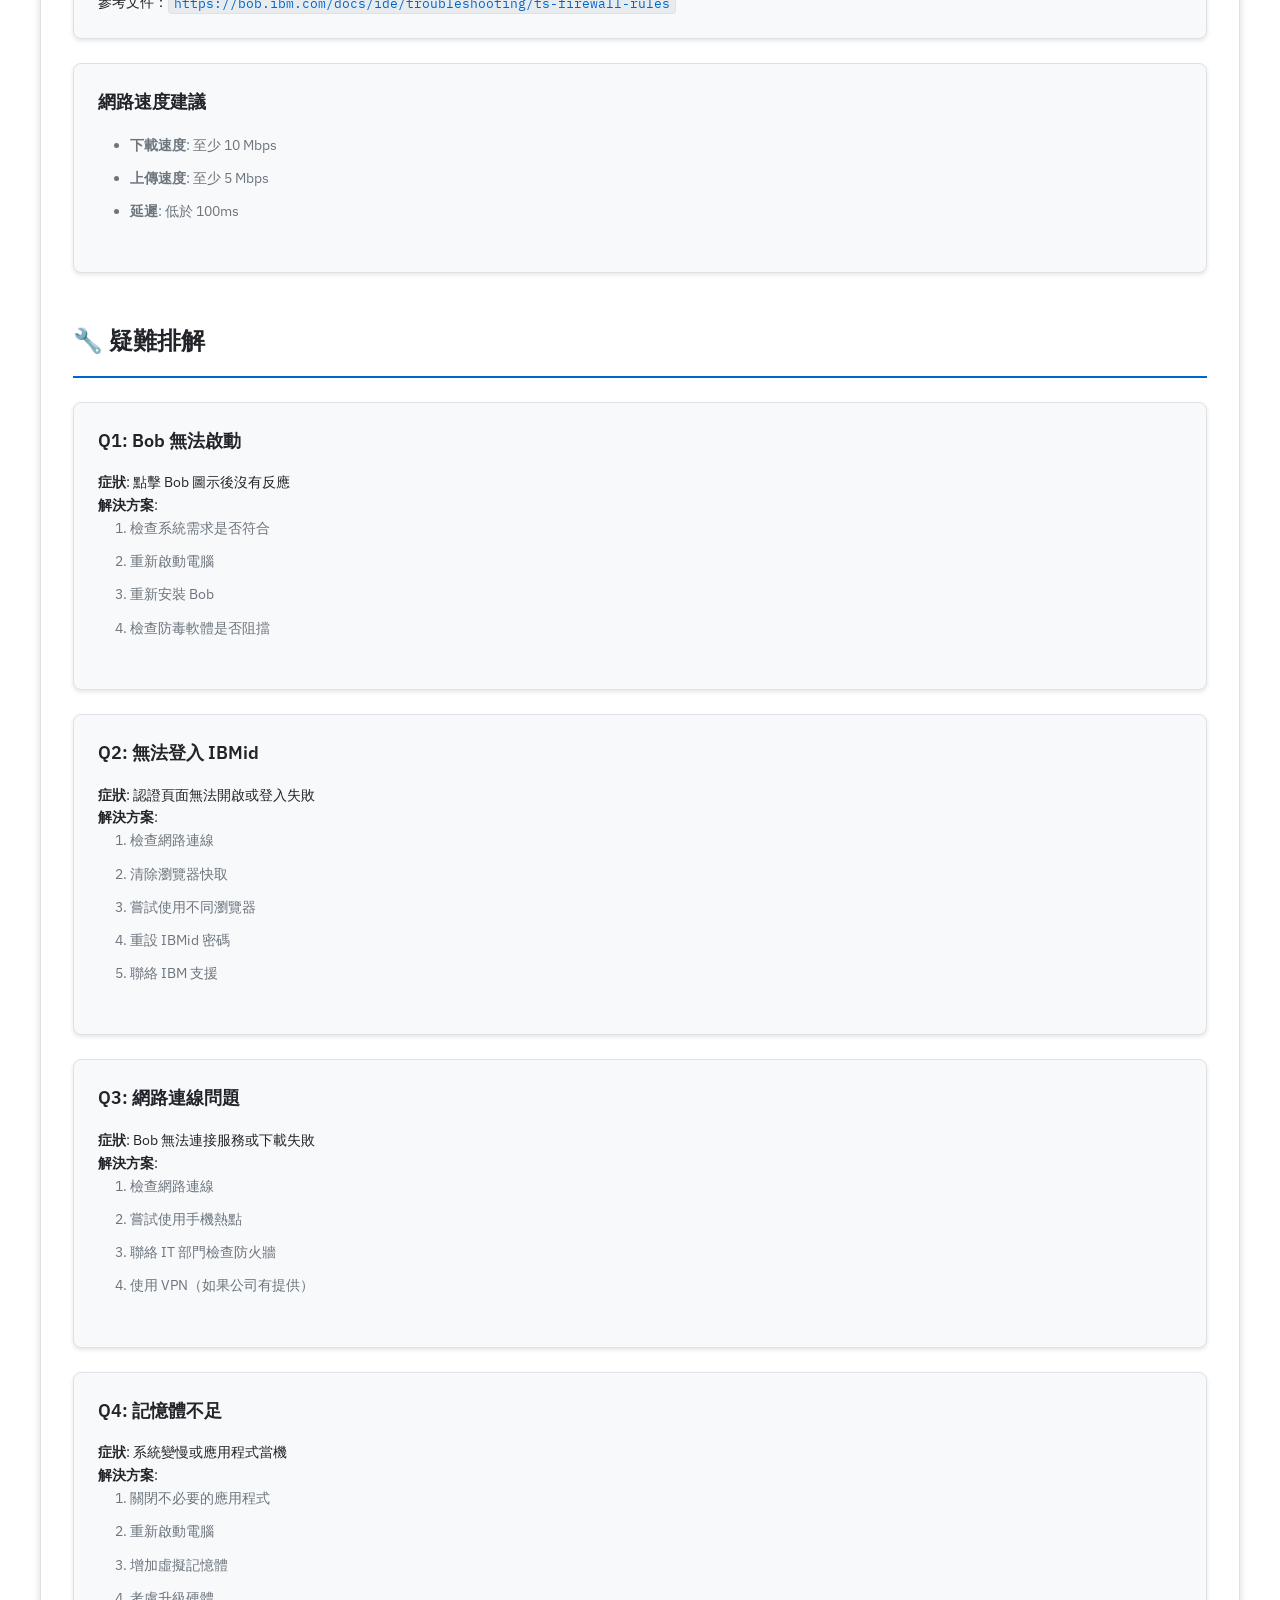
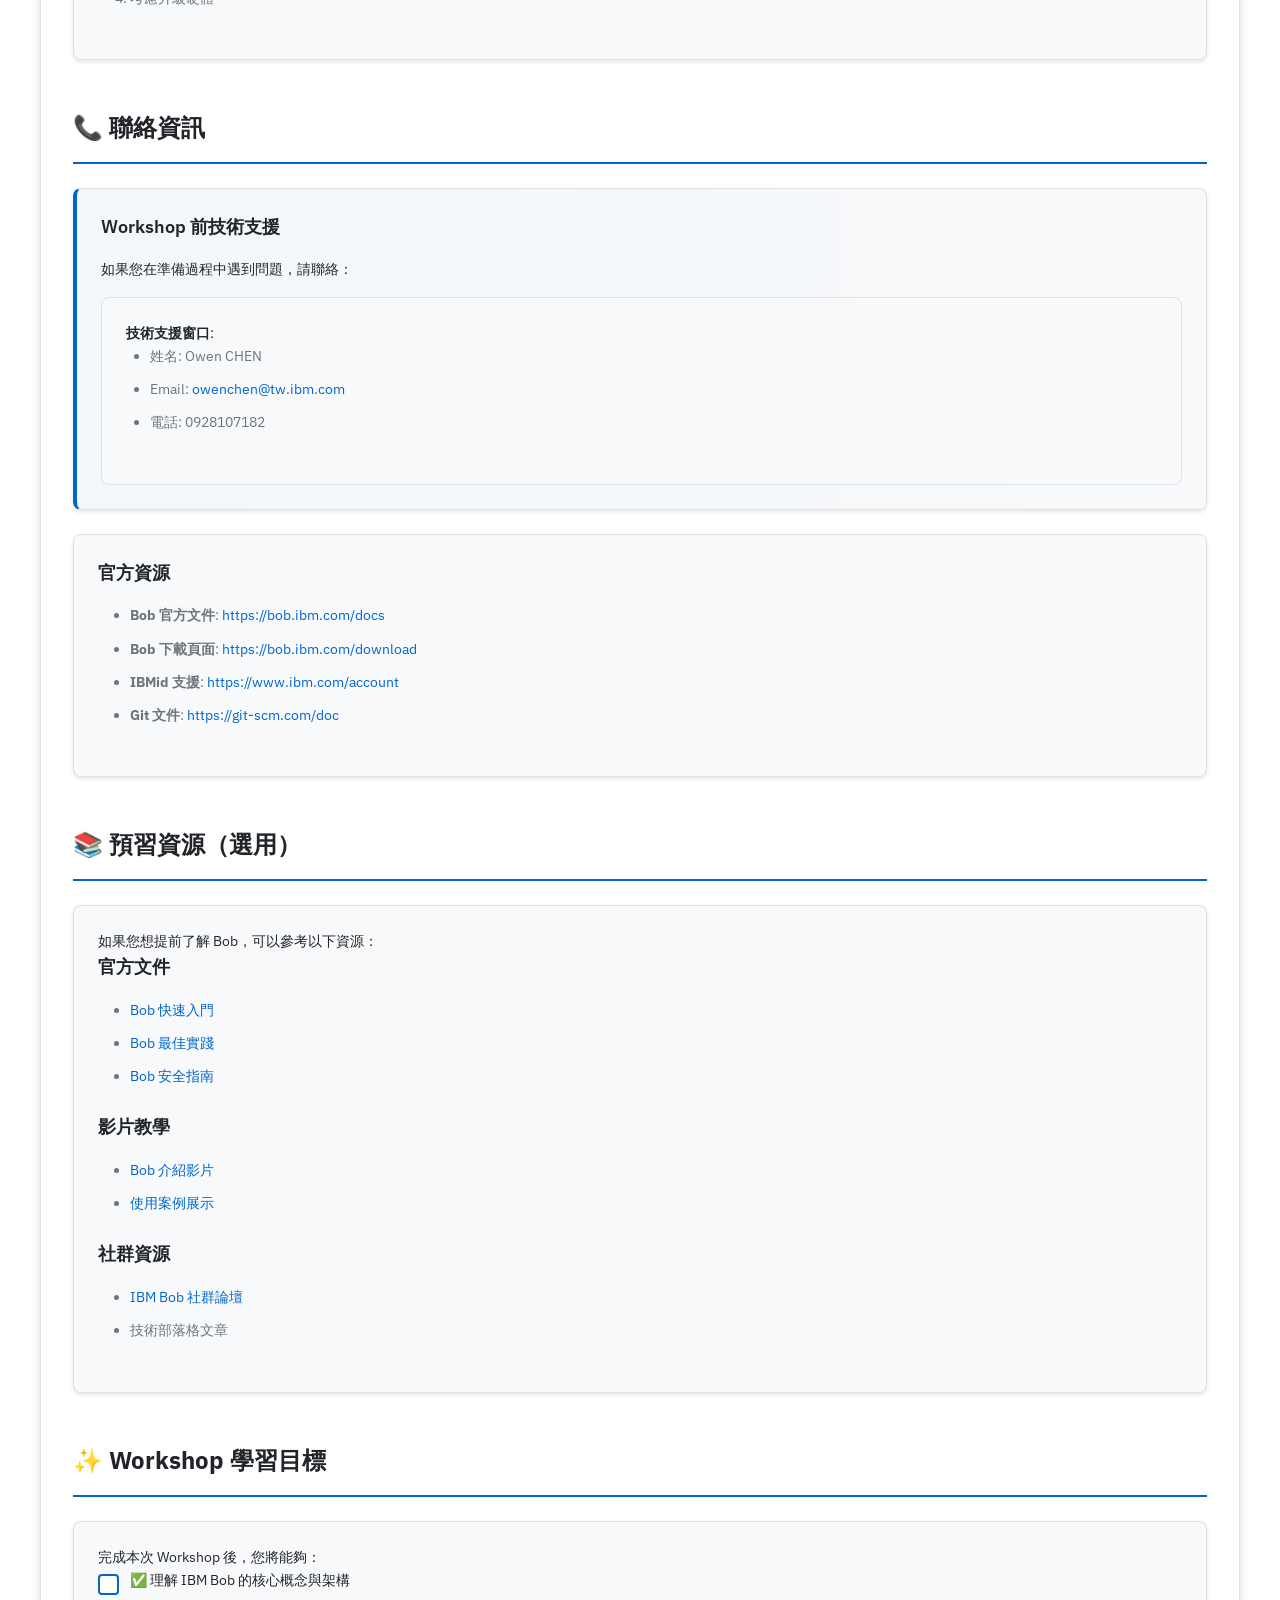
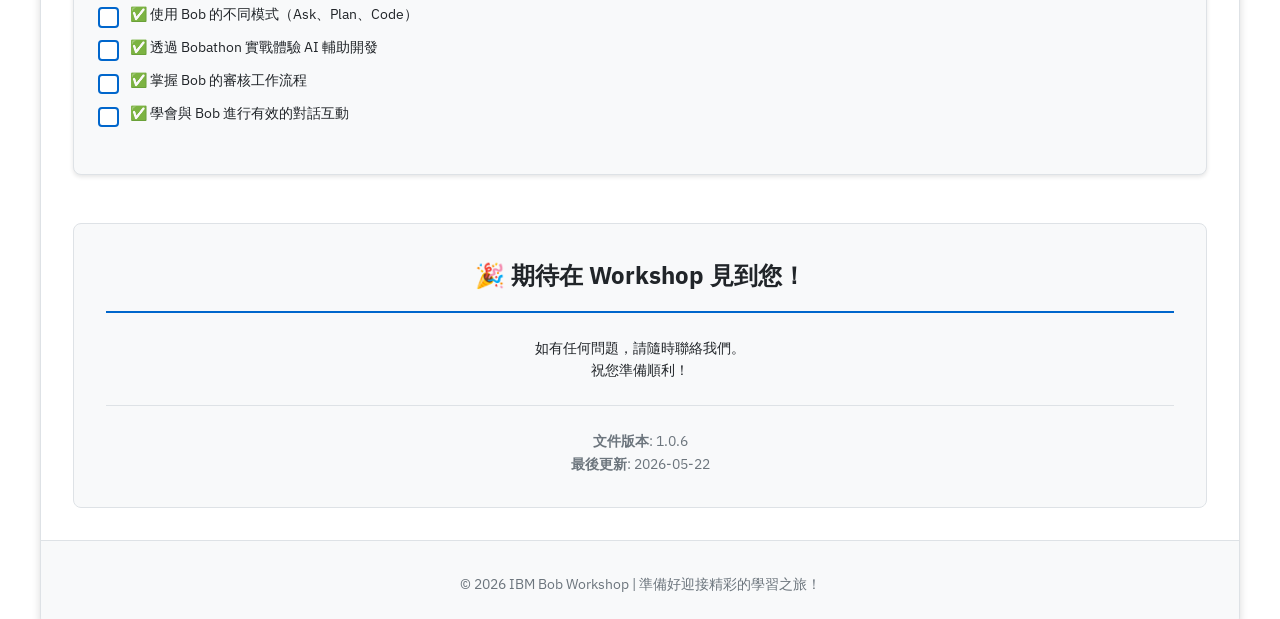
==== commit db0e63c3: "ver info" ====
--- a/index.html
+++ b/index.html
@@ -197,6 +197,172 @@
                             </li>
                         </ol>
                     </div>
+
+                    <div class="card highlight">
+                        <h3>4. Java 開發環境配置（Spring Boot 專案必要）</h3>
+                        <p>針對 Workshop 中的 Spring Boot 專案開發</p>
+                        
+                        <h4>📦 必要的 Java Extensions</h4>
+                        <p>在 Bob IDE 中安裝以下 Extensions：</p>
+                        
+                        <h5>核心 Java 支援</h5>
+                        <ul>
+                            <li><strong>Extension Pack for Java</strong>
+                                <ul>
+                                    <li>包含：Language Support for Java, Debugger for Java, Test Runner for Java, Maven for Java, Project Manager for Java, Visual Studio IntelliCode</li>
+                                    <li>提供完整的 Java 開發環境</li>
+                                </ul>
+                            </li>
+                        </ul>
+                        
+                        <h5>Spring Boot 開發</h5>
+                        <ul>
+                            <li><strong>Spring Boot Extension Pack</strong>
+                                <ul>
+                                    <li>包含：Spring Boot Tools, Spring Initializr Java Support, Spring Boot Dashboard</li>
+                                    <li>簡化 Spring Boot 應用程式開發與管理</li>
+                                </ul>
+                            </li>
+                        </ul>
+                        
+                        <h4>🔧 安裝步驟</h4>
+                        <ol>
+                            <li>開啟 Bob IDE</li>
+                            <li>點擊左側活動列的「Extensions」圖示（或按 <code>Ctrl+Shift+X</code> / <code>Cmd+Shift+X</code>）</li>
+                            <li>在搜尋框中輸入 Extension 名稱</li>
+                            <li>點擊「Install」按鈕安裝</li>
+                            <li>安裝完成後，重新載入 Bob IDE（如需要）</li>
+                        </ol>
+                        
+                        <div class="note">
+                            <strong>💡 提示</strong>：Extension Pack 會自動安裝所有相關的 Extensions，建議優先安裝 Pack 版本以節省時間。專案已使用 H2 Console 進行資料庫管理，無需額外安裝資料庫工具。
+                        </div>
+                    </div>
+
+                    <div class="card highlight">
+                        <h3>5. Eclipse 用戶：Bob Shell</h3>
+                        <p>如果您習慣使用 Eclipse IDE，可以透過 Bob Shell 在終端機中使用 Bob 的 AI 功能</p>
+                        
+                        <h4>📖 什麼是 Bob Shell？</h4>
+                        <p>Bob Shell 是一個命令列工具，讓您可以在任何終端機環境中與 Bob AI 互動，無需使用 Bob IDE。</p>
+                        
+                        <h4>🔧 安裝 Bob Shell</h4>
+                        
+                        <h5>系統需求</h5>
+                        <ul>
+                            <li>Node.js 22.15.0 或更新版本</li>
+                            <li>4 GB RAM（建議 8 GB）</li>
+                            <li>500 MB 可用磁碟空間</li>
+                            <li>穩定的網路連線</li>
+                        </ul>
+                        
+                        <h5>步驟 1：安裝 Node.js</h5>
+                        <p>Bob Shell 需要 Node.js 22.15.0 或更新版本。請依照您的作業系統選擇安裝方式：</p>
+                        
+                        <p style="margin-top: 16px;"><strong>🍎 macOS 安裝 Node.js：</strong></p>
+                        <ul style="margin-left: 24px;">
+                            <li><strong>方式 A：使用官方安裝程式（推薦）</strong>
+                                <ol style="margin-left: 20px; margin-top: 8px;">
+                                    <li>前往 Node.js 官網：<code>https://nodejs.org</code></li>
+                                    <li>下載 LTS 版本（Long Term Support）</li>
+                                    <li>開啟 <code>.pkg</code> 檔案並依照指示安裝</li>
+                                </ol>
+                            </li>
+                            <li style="margin-top: 12px;"><strong>方式 B：使用 Homebrew</strong>
+                                <pre style="margin-top: 8px;"><code>brew install node</code></pre>
+                            </li>
+                        </ul>
+                        
+                        <p style="margin-top: 16px;"><strong>🪟 Windows 安裝 Node.js：</strong></p>
+                        <ul style="margin-left: 24px;">
+                            <li><strong>使用官方安裝程式</strong>
+                                <ol style="margin-left: 20px; margin-top: 8px;">
+                                    <li>前往 Node.js 官網：<code>https://nodejs.org</code></li>
+                                    <li>下載 LTS 版本（Long Term Support）</li>
+                                    <li>執行 <code>.msi</code> 安裝程式</li>
+                                    <li>依照安裝精靈完成安裝（建議勾選「Add to PATH」）</li>
+                                </ol>
+                            </li>
+                        </ul>
+                        
+                        <p style="margin-top: 16px;"><strong>🐧 Linux 安裝 Node.js：</strong></p>
+                        <ul style="margin-left: 24px;">
+                            <li><strong>Ubuntu/Debian</strong>
+                                <pre style="margin-top: 8px;"><code># 安裝 Node.js 22.x
+curl -fsSL https://deb.nodesource.com/setup_22.x | sudo -E bash -
+sudo apt-get install -y nodejs</code></pre>
+                            </li>
+                            <li style="margin-top: 12px;"><strong>Red Hat/Fedora</strong>
+                                <pre style="margin-top: 8px;"><code># 安裝 Node.js 22.x
+curl -fsSL https://rpm.nodesource.com/setup_22.x | sudo bash -
+sudo yum install -y nodejs</code></pre>
+                            </li>
+                        </ul>
+                        
+                        <p style="margin-top: 16px;"><strong>驗證 Node.js 安裝：</strong></p>
+                        <pre><code>node --version
+npm --version</code></pre>
+                        <p style="margin-top: 8px;">預期輸出：<code>v22.x.x</code> 或更新版本</p>
+                        
+                        <h5 style="margin-top: 24px;">步驟 2：安裝 Bob Shell</h5>
+                        
+                        <p><strong>macOS/Linux：</strong></p>
+                        <pre><code>curl -fsSL https://bob.ibm.com/download/bobshell.sh | bash</code></pre>
+                        
+                        <p style="margin-top: 16px;"><strong>Windows：</strong></p>
+                        <pre><code>powershell -ep Bypass 'irm -Uri "https://bob.ibm.com/download/bobshell.ps1" | iex'</code></pre>
+                        
+                        <h4>🚀 基本操作</h4>
+                        
+                        <h5>1. 啟動互動式會話</h5>
+                        <pre><code>bob</code></pre>
+                        <p>首次使用時會提示您使用瀏覽器登入 IBMid 進行認證</p>
+                        
+                        <h5>2. 切換模式</h5>
+                        <p>Bob Shell 支援多種模式，使用 <code>/mode</code> 指令切換：</p>
+                        <ul>
+                            <li><code>/mode ask</code> - 詢問模式（解釋概念、回答問題）</li>
+                            <li><code>/mode plan</code> - 規劃模式（設計架構、制定計劃）</li>
+                            <li><code>/mode code</code> - 編碼模式（撰寫和修改程式碼）</li>
+                        </ul>
+                        
+                        <h5>3. 與 Bob 互動</h5>
+                        <p>範例對話：</p>
+                        <pre><code># 切換到規劃模式
+/mode plan
+
+# 請 Bob 協助規劃
+請協助我設計一個 Spring Boot 的交易監控系統架構
+
+# 切換到編碼模式
+/mode code
+
+# 請 Bob 生成程式碼
+請幫我建立 Transaction Entity 類別</code></pre>
+                        
+                        <h5>4. 常用指令</h5>
+                        <ul>
+                            <li><code>/help</code> - 顯示說明</li>
+                            <li><code>/mode</code> - 切換模式</li>
+                            <li><code>/clear</code> - 清除對話歷史</li>
+                            <li><code>/quit</code> - 退出 Bob Shell</li>
+                        </ul>
+                        
+                        <h4>💡 Eclipse 整合建議</h4>
+                        <ul>
+                            <li>在 Eclipse 中開啟內建終端機（Window → Show View → Terminal）</li>
+                            <li>在終端機中執行 <code>bob</code> 啟動 Bob Shell</li>
+                            <li>使用 Bob Shell 進行程式碼規劃和生成</li>
+                            <li>將生成的程式碼複製到 Eclipse 中進行編輯</li>
+                        </ul>
+                        
+                        <div class="note">
+                            <strong>⚠️ 注意</strong>：Bob Shell 主要用於命令列互動，無法直接整合到 Eclipse IDE 中。建議搭配使用以獲得最佳體驗。
+                        </div>
+                        
+                        <h4>📚 更多資訊</h4>
+                        <p>詳細文件：<a href="https://bob.ibm.com/docs/shell/getting-started/install-and-setup" target="_blank">Bob Shell 官方文件</a></p>
+                    </div>
                 </section>
 
                 <section>
@@ -367,8 +533,8 @@
                     <p>如有任何問題，請隨時聯絡我們。</p>
                     <p>祝您準備順利！</p>
                     <div class="version-info">
-                        <p><strong>文件版本</strong>: 1.0.5</p>
-                        <p><strong>最後更新</strong>: 2026-05-13</p>
+                        <p><strong>文件版本</strong>: 1.0.6</p>
+                        <p><strong>最後更新</strong>: 2026-05-22</p>
                     </div>
                 </section>
             </div>
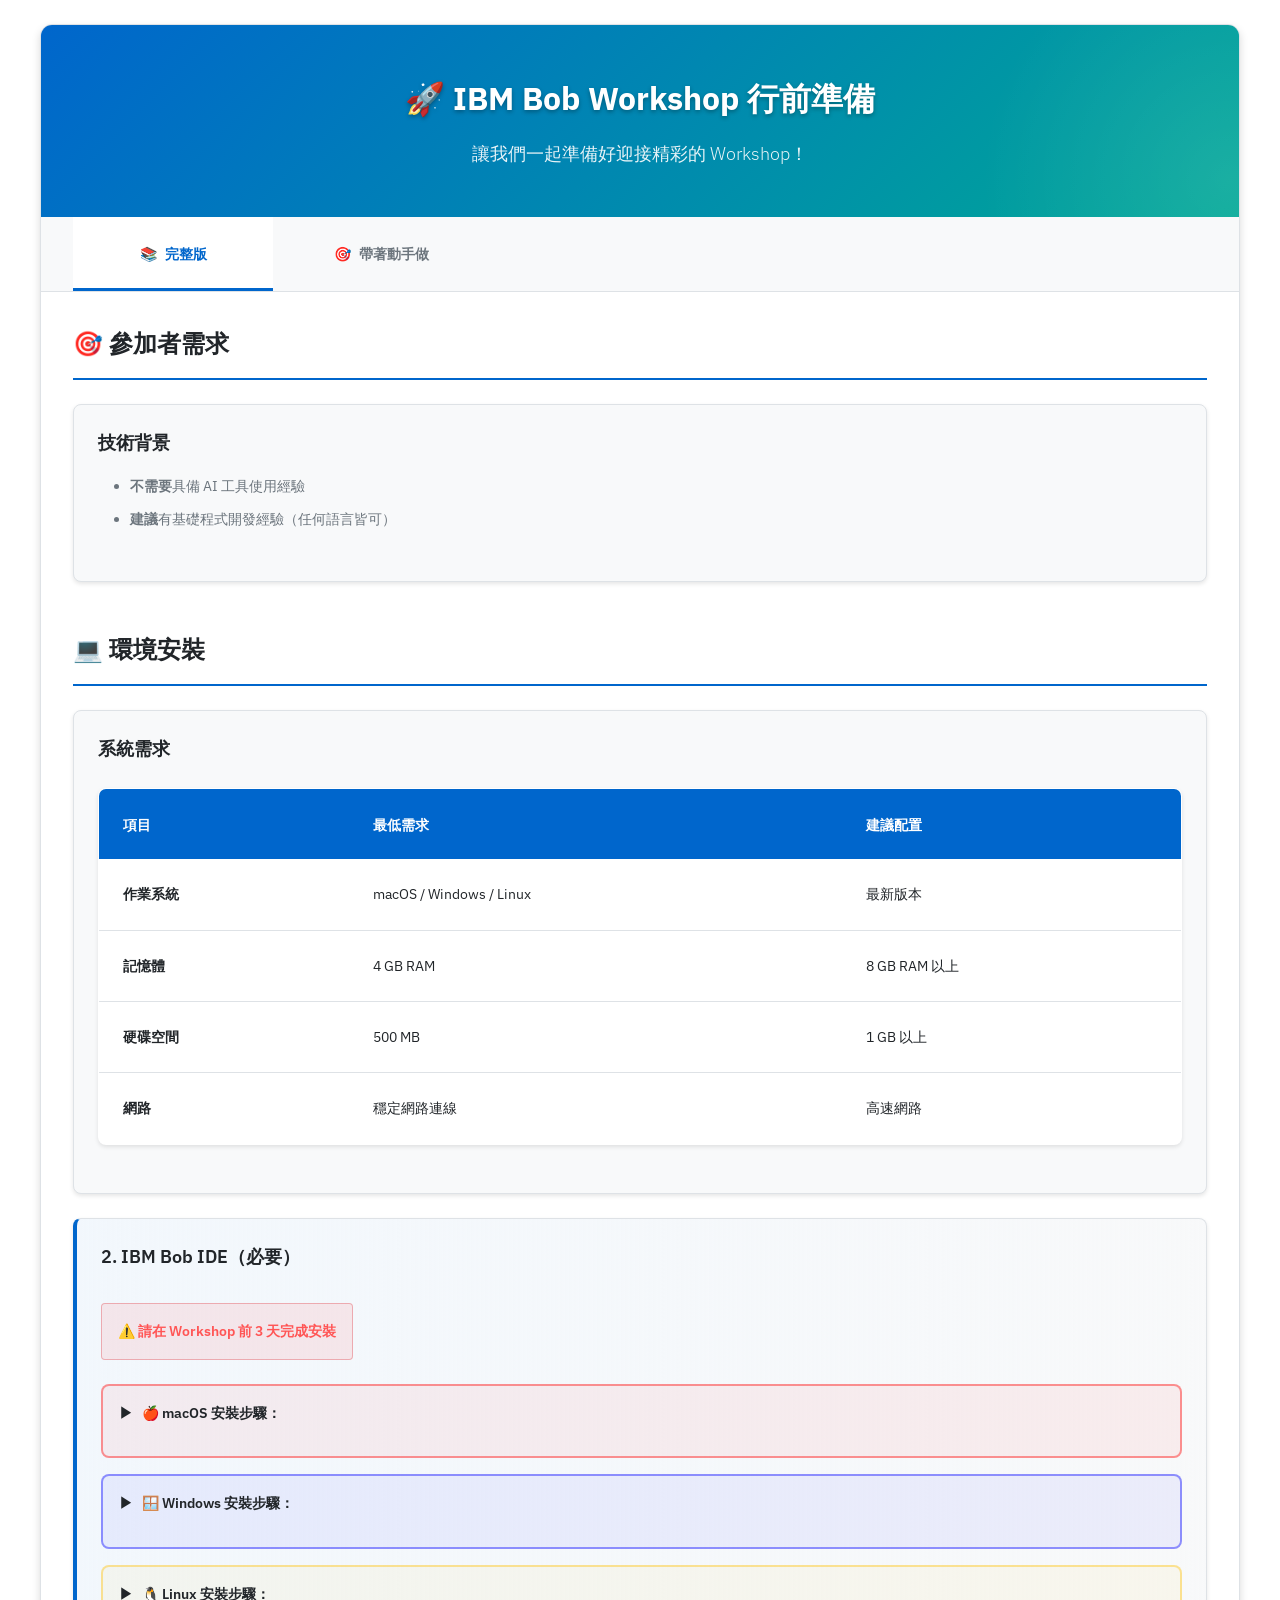
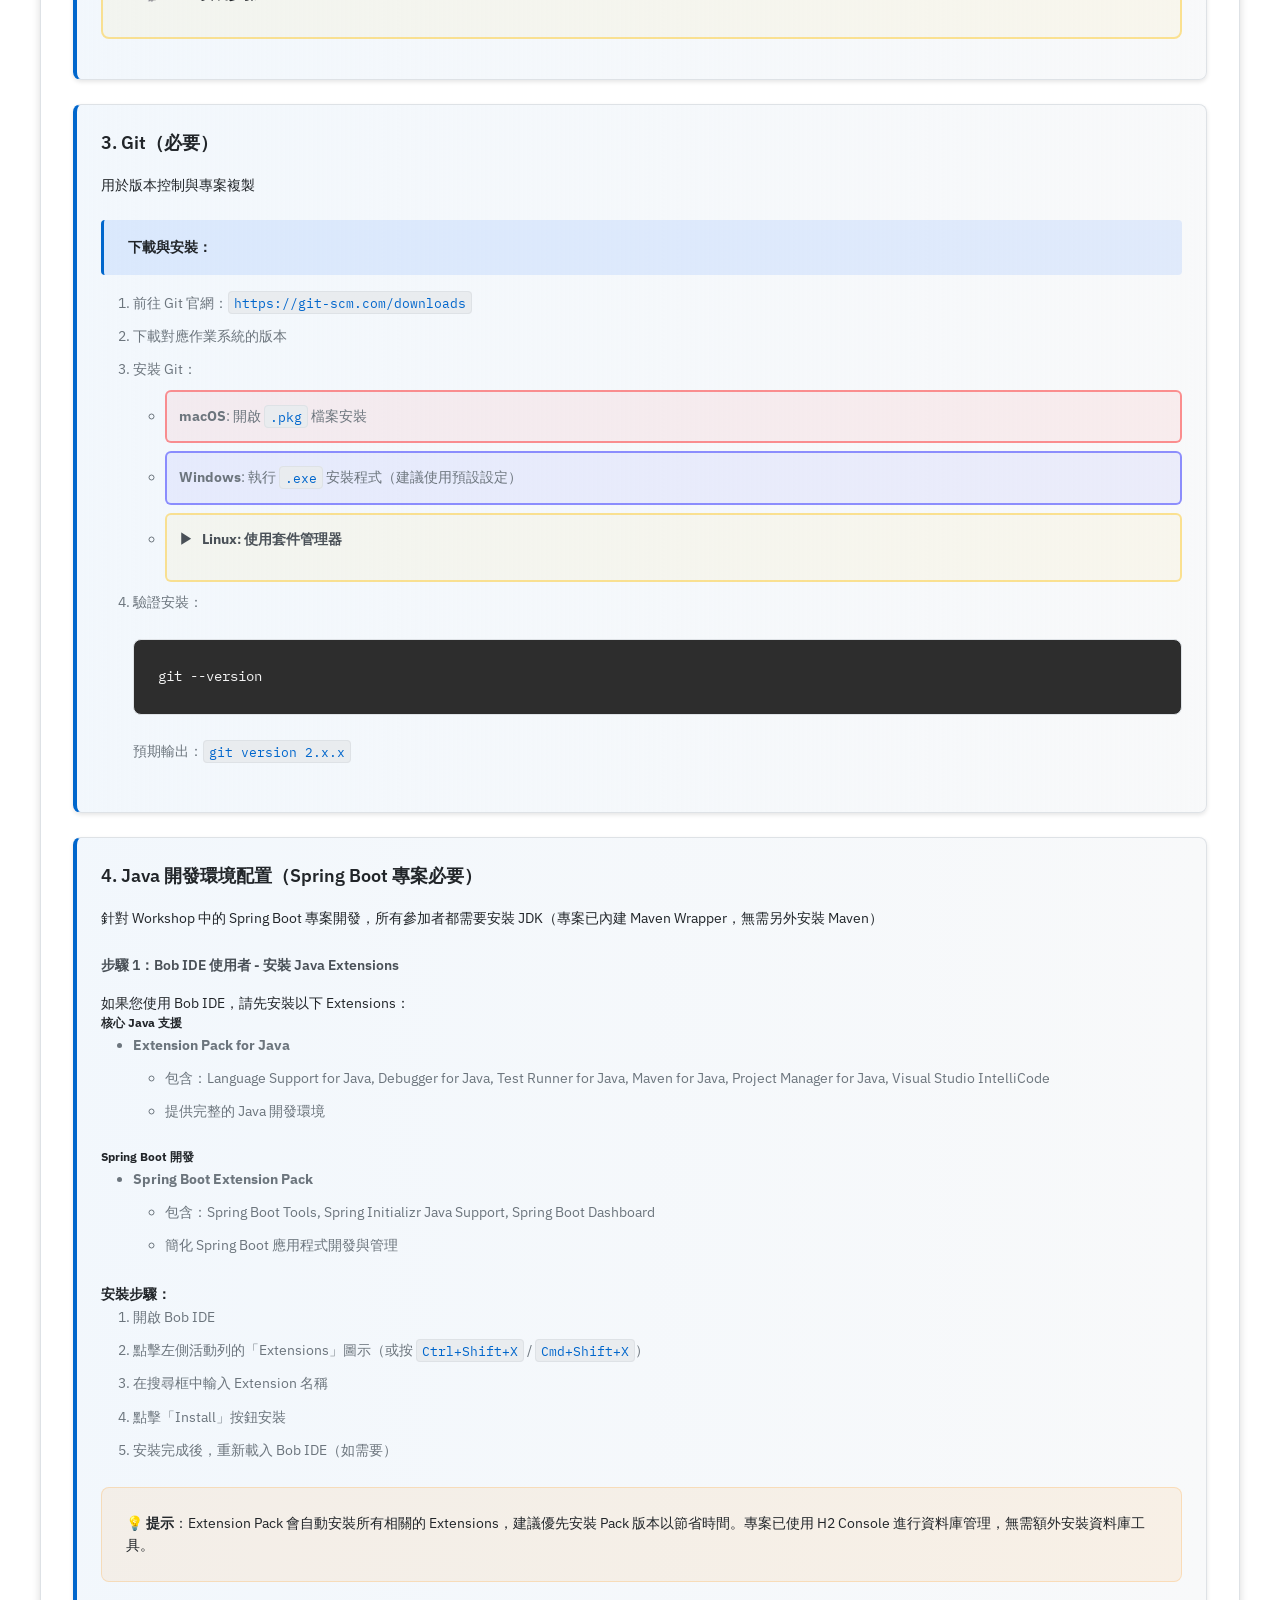
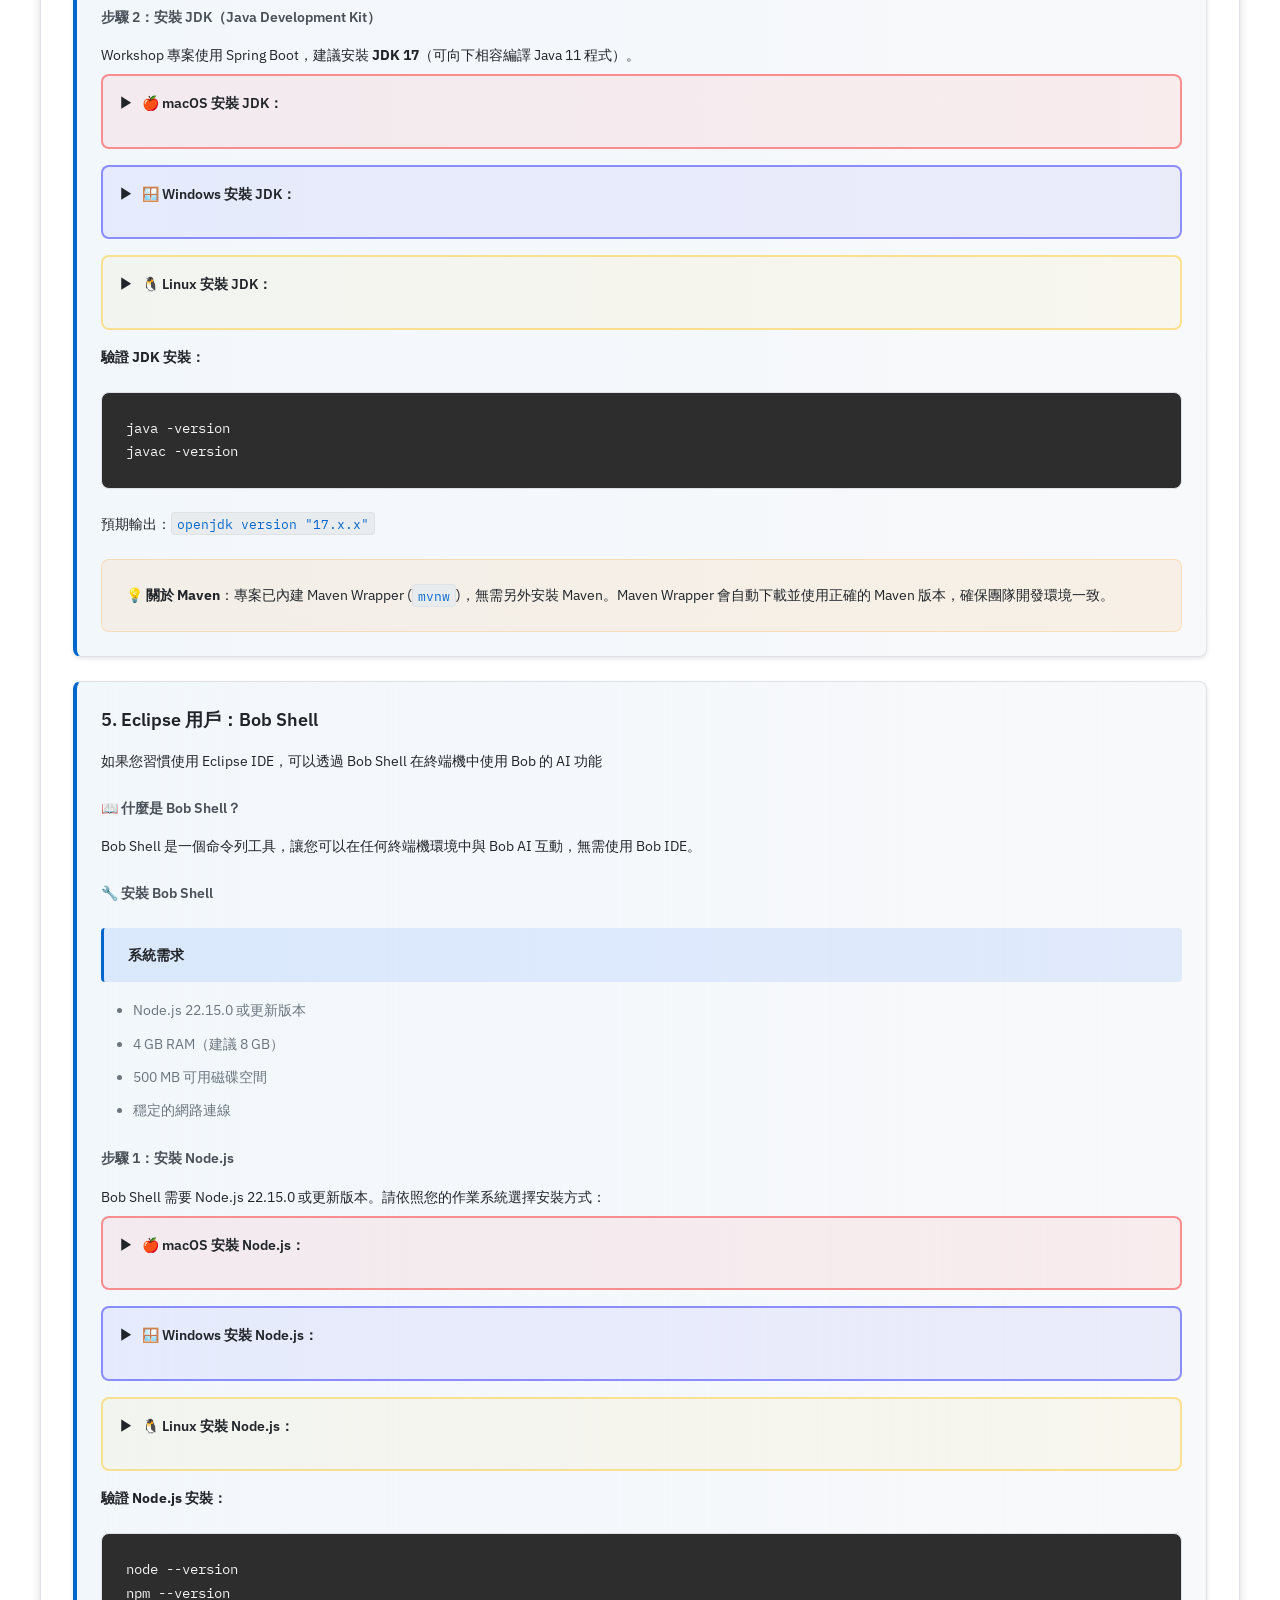
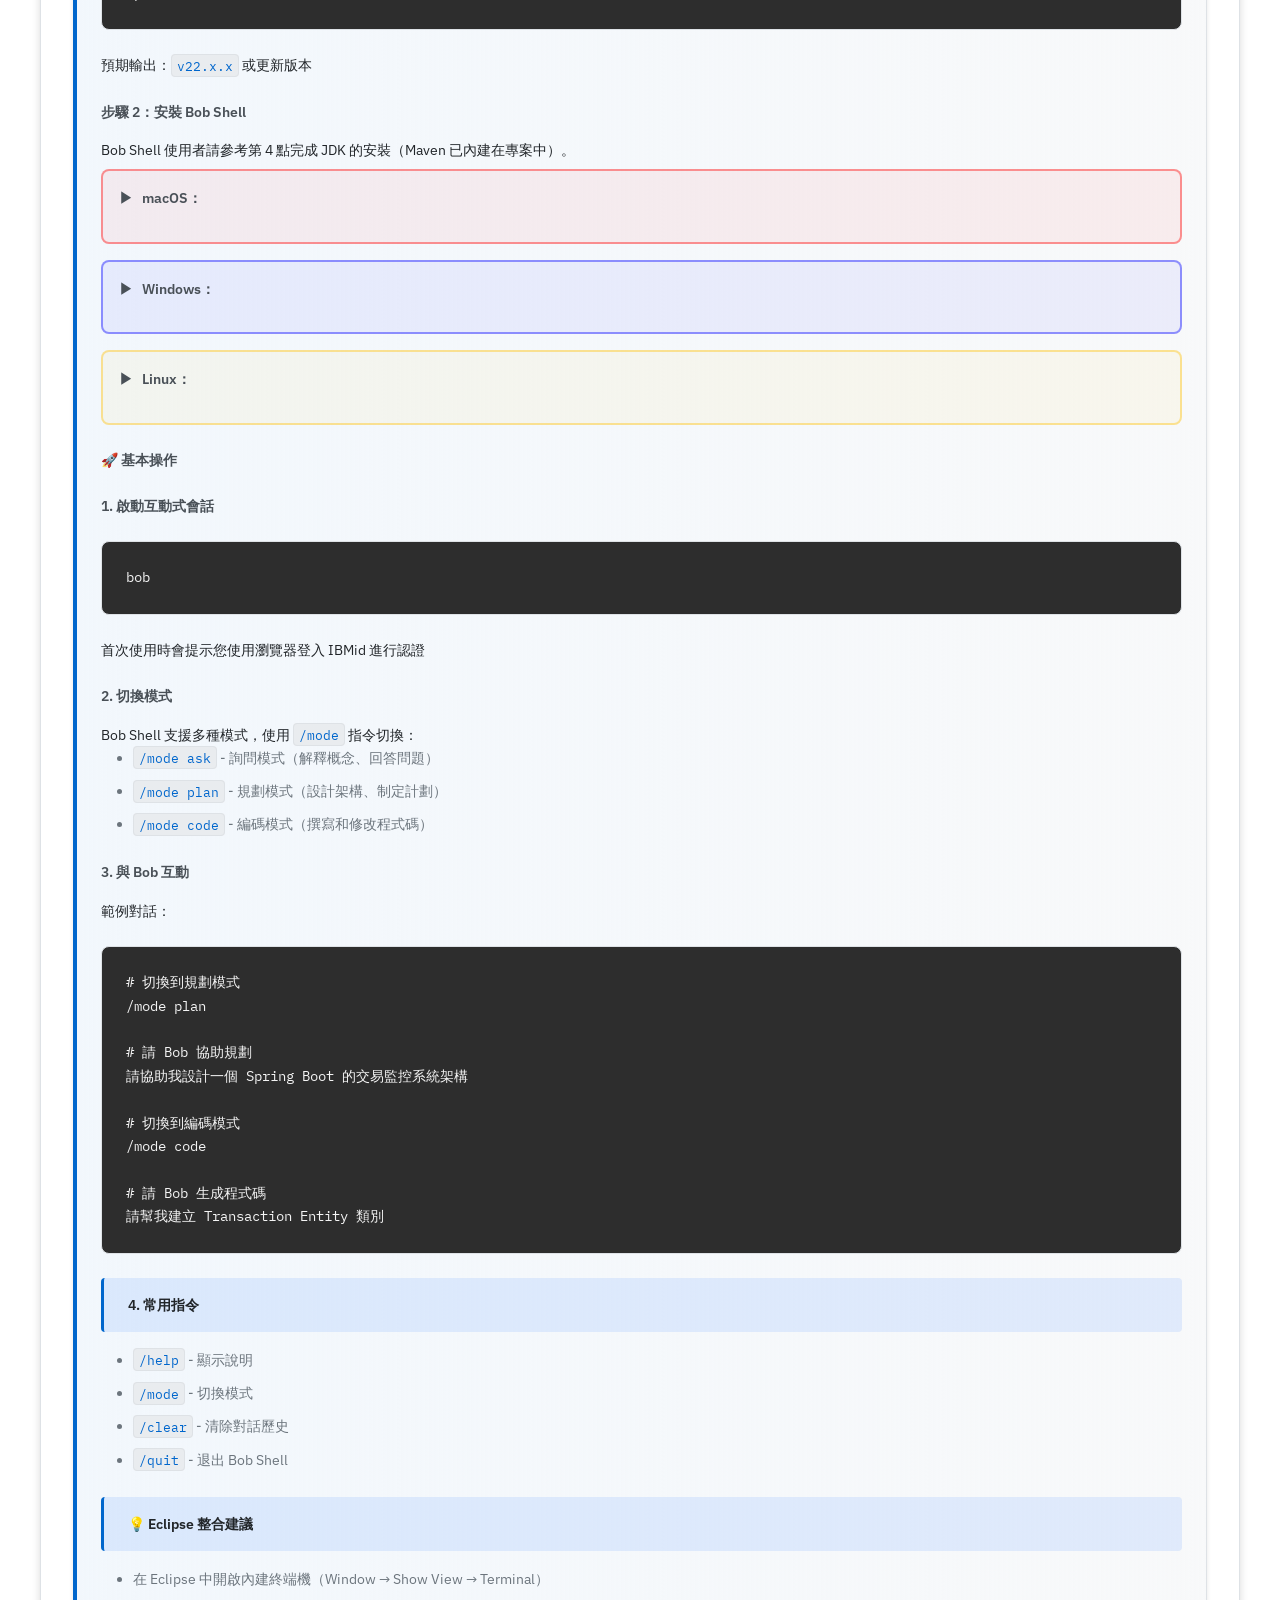
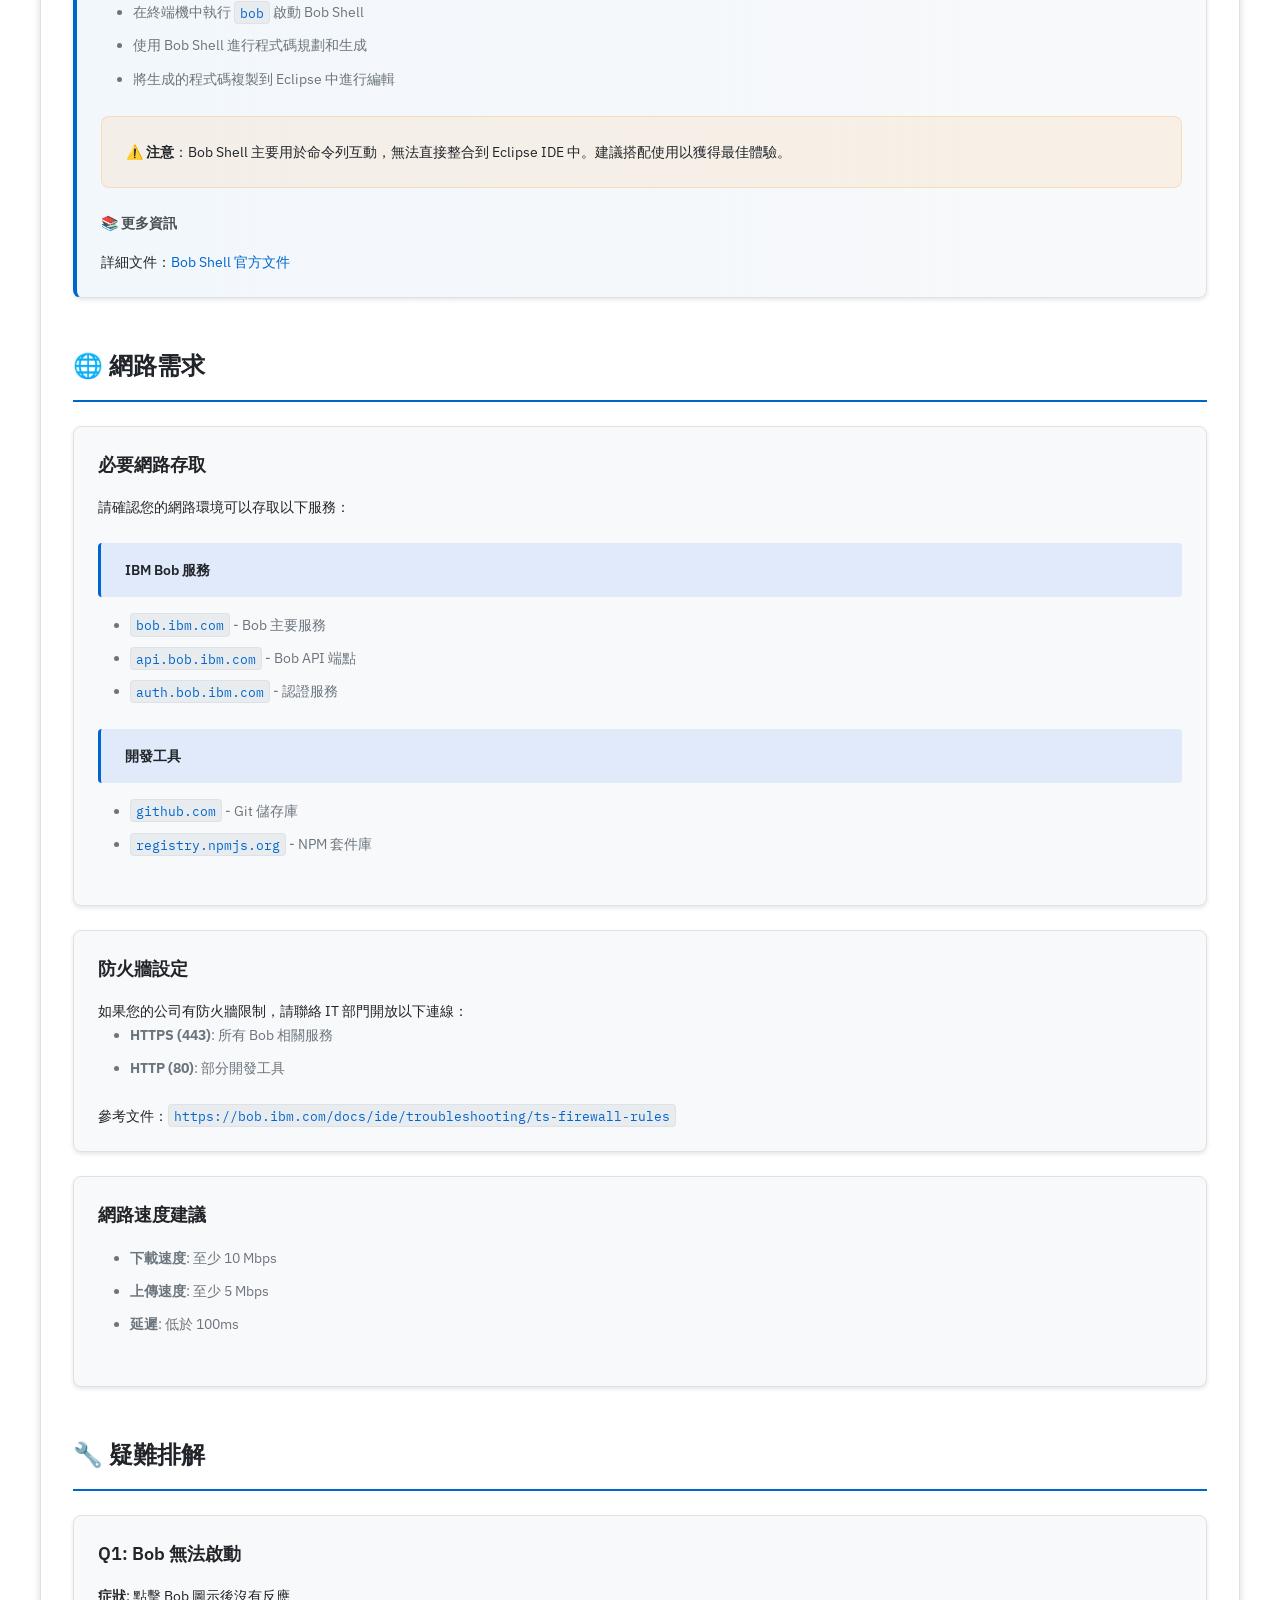
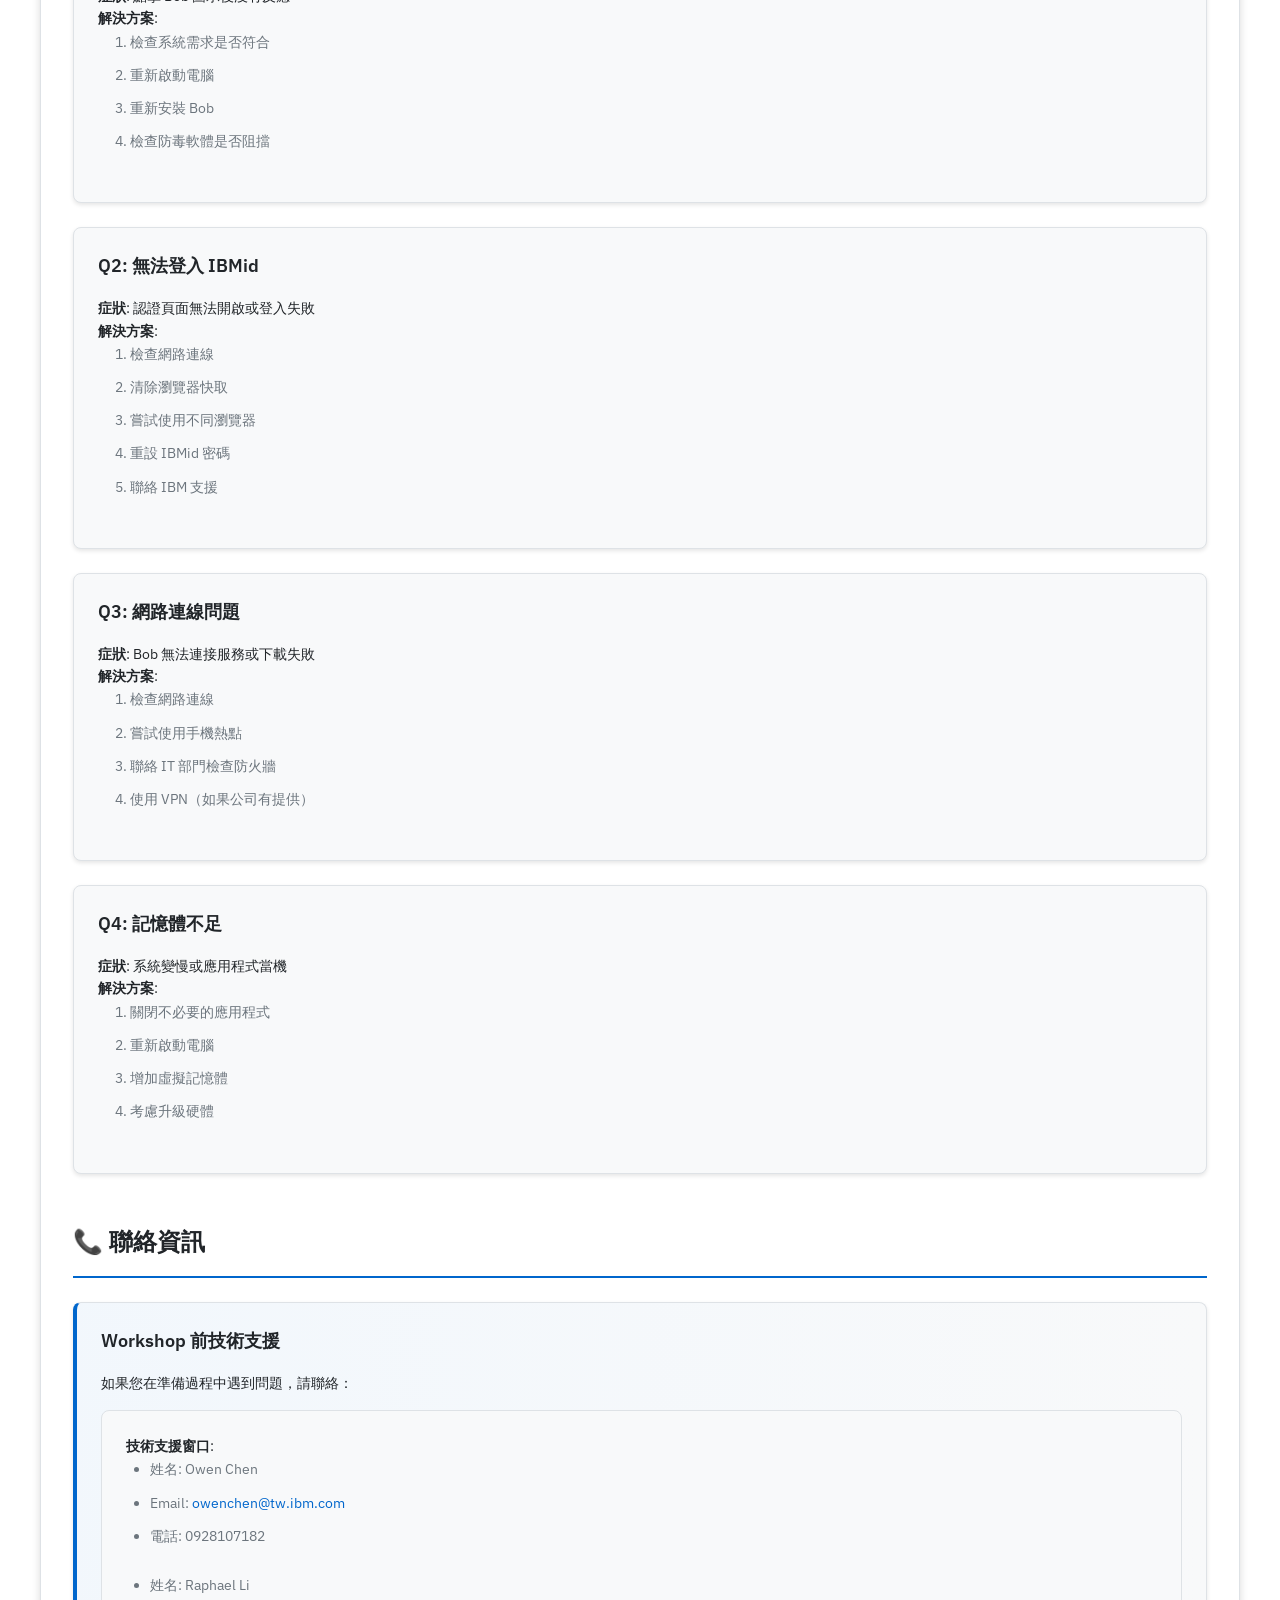
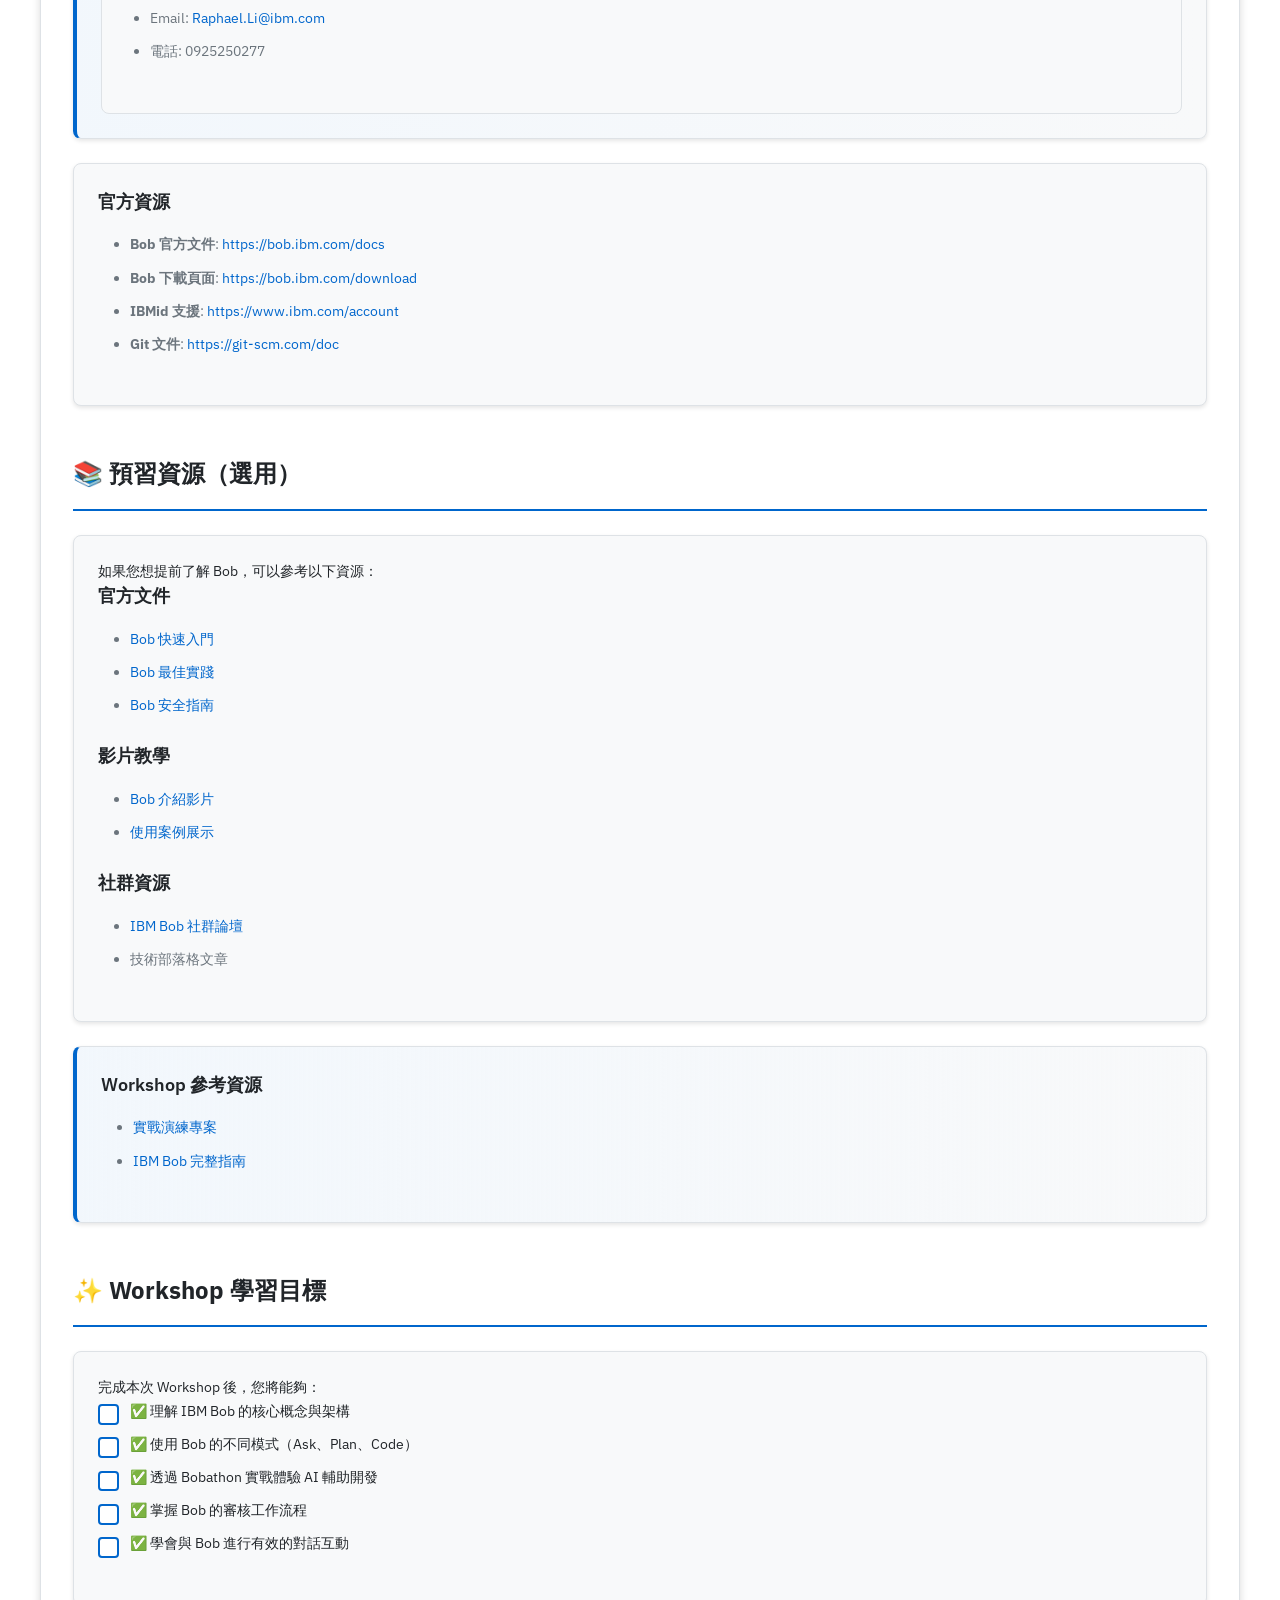
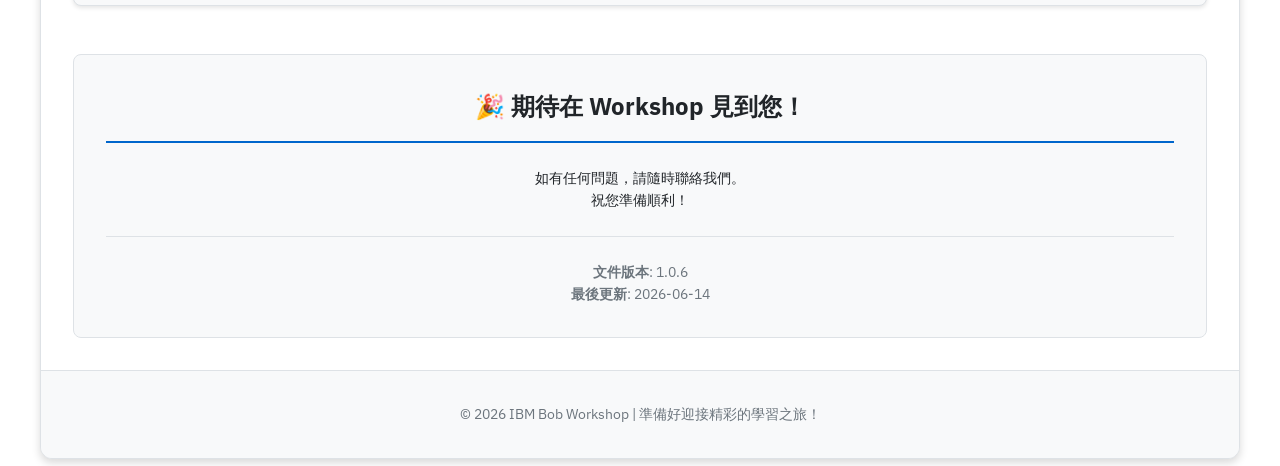
==== commit e8a61f7b: "更新 JDK 安裝說明：統一使用 JDK 17 - 將 JDK 版本從 11 升級至 17（LTS） - JDK 17 可向下相容編譯 Java 11 程式 - 更新所有平台（macOS/Window" ====
--- a/index.html
+++ b/index.html
@@ -24,32 +24,6 @@
             <!-- 完整版內容 -->
             <div id="full" class="tab-content active">
                 <section>
-                    <h2>📋 活動議程</h2>
-                    
-                    <div class="card">
-                        <h3>Part 1: IBM Bob 介紹（1小時 40分鐘）</h3>
-                        <ul>
-                            <li>Bob 核心概念簡介 20分鐘</li>
-                            <li>主要UI功能巡禮 30分鐘</li>
-                            <li>課間休息 20分鐘</li>
-                            <li>基本操作及AI-SDLC演示 30分鐘</li>
-                        </ul>
-                    </div>
-
-                    <div class="card">
-                        <h3>Part 2: Bobathon 實戰挑戰（1小時 50分鐘）</h3>
-                        <ul>
-                            <li>實際體驗 Bob 的強大功能 1小時 30分鐘</li>
-                            <li>成果分享與交流 15分鐘</li>
-                            <li>長官結語與大合照 5分鐘</li>
-                        </ul>
-                        <div class="note">
-                            <strong>💡 Bobathon 說明</strong>：這是一個實戰編程挑戰活動，您將運用 Bob 完成指定任務，體驗 AI 輔助開發的效率與樂趣！
-                        </div>
-                    </div>
-                </section>
-
-                <section>
                     <h2>🎯 參加者需求</h2>
                     
                     <div class="card">
@@ -58,29 +32,6 @@
                             <li><strong>不需要</strong>具備 AI 工具使用經驗</li>
                             <li><strong>建議</strong>有基礎程式開發經驗（任何語言皆可）</li>
                         </ul>
-                    </div>
-                </section>
-
-                <section>
-                    <h2>🔐 帳號準備</h2>
-                    
-                    <div class="card highlight">
-                        <h3>1. 建立 Bob 帳號（必要）</h3>
-                        <p class="important">⚠️ 請在 Workshop 前完成註冊</p>
-                        
-                        <h4>試用帳號註冊步驟：</h4>
-                        <ol>
-                            <li>前往 Bob 官網：<code>https://bob.ibm.com</code></li>
-                            <li>選擇「取得免費試用」</li>
-                            <li>點選 "使用 Google 開始免費試用" 或建議使用公司 email 申請</li>
-                            <li>完成註冊流程</li>
-                            <li>確認帳號啟用：
-                                <ul>
-                                    <li>檢查信箱收到確認信</li>
-                                    <li>點擊 "Verify Email" 確認帳號</li>
-                                </ul>
-                            </li>
-                        </ol>
                     </div>
                 </section>
 
@@ -126,48 +77,60 @@
                         <h3>2. IBM Bob IDE（必要）</h3>
                         <p class="important">⚠️ 請在 Workshop 前 3 天完成安裝</p>
                         
-                        <h4>🍎 macOS 安裝步驟：</h4>
-                        <ol>
-                            <li>下載安裝檔：<code>https://bob.ibm.com/download</code></li>
-                            <li>開啟下載的 <code>.pkg</code> 檔案</li>
-                            <li>依照安裝精靈步驟：
-                                <ul>
-                                    <li>同意授權條款</li>
-                                    <li>選擇安裝位置（建議使用預設）</li>
-                                    <li>輸入管理員密碼</li>
-                                    <li>完成安裝</li>
-                                </ul>
-                            </li>
-                            <li>從應用程式資料夾啟動 Bob</li>
-                        </ol>
-
-                        <h4>🪟 Windows 安裝步驟：</h4>
-                        <ol>
-                            <li>下載安裝檔：<code>https://bob.ibm.com/download</code></li>
-                            <li>執行下載的 <code>.exe</code> 安裝程式</li>
-                            <li>依照安裝精靈步驟：
-                                <ul>
-                                    <li>同意授權條款</li>
-                                    <li>選擇安裝目錄（建議使用預設）</li>
-                                    <li>選擇開始功能表資料夾</li>
-                                    <li>點擊「完成」</li>
-                                </ul>
-                            </li>
-                            <li>從桌面捷徑或開始功能表啟動 Bob</li>
-                        </ol>
-
-                        <h4>🐧 Linux 安裝步驟：</h4>
-                        <ol>
-                            <li>下載對應的安裝包（.deb 或 .rpm）</li>
-                            <li>使用套件管理器安裝：
-                                <pre><code># Debian/Ubuntu
+                        <div style="border: 2px solid rgba(255, 0, 0, 0.4); background-color: rgba(255, 0, 0, 0.05); padding: 16px; border-radius: 8px; margin: 8px 0 16px 0;">
+                            <h4 style="margin-top: 0; background: transparent; padding: 0; border: none; cursor: pointer; user-select: none;" onclick="toggleContent(this)">
+                                <span style="display: inline-block; width: 20px;">▶</span> 🍎 macOS 安裝步驟：
+                            </h4>
+                            <ol style="margin-left: 24px; display: none;" class="toggle-content">
+                                <li>下載安裝檔：<code>https://bob.ibm.com/download</code></li>
+                                <li>開啟下載的 <code>.pkg</code> 檔案</li>
+                                <li>依照安裝精靈步驟：
+                                    <ul>
+                                        <li>同意授權條款</li>
+                                        <li>選擇安裝位置（建議使用預設）</li>
+                                        <li>輸入管理員密碼</li>
+                                        <li>完成安裝</li>
+                                    </ul>
+                                </li>
+                                <li>從應用程式資料夾啟動 Bob</li>
+                            </ol>
+                        </div>
+
+                        <div style="border: 2px solid rgba(0, 0, 255, 0.4); background-color: rgba(0, 0, 255, 0.05); padding: 16px; border-radius: 8px; margin: 8px 0 16px 0;">
+                            <h4 style="margin-top: 0; background: transparent; padding: 0; border: none; cursor: pointer; user-select: none;" onclick="toggleContent(this)">
+                                <span style="display: inline-block; width: 20px;">▶</span> 🪟 Windows 安裝步驟：
+                            </h4>
+                            <ol style="margin-left: 24px; display: none;" class="toggle-content">
+                                <li>下載安裝檔：<code>https://bob.ibm.com/download</code></li>
+                                <li>執行下載的 <code>.exe</code> 安裝程式</li>
+                                <li>依照安裝精靈步驟：
+                                    <ul>
+                                        <li>同意授權條款</li>
+                                        <li>選擇安裝目錄（建議使用預設）</li>
+                                        <li>選擇開始功能表資料夾</li>
+                                        <li>點擊「完成」</li>
+                                    </ul>
+                                </li>
+                                <li>從桌面捷徑或開始功能表啟動 Bob</li>
+                            </ol>
+                        </div>
+
+                        <div style="border: 2px solid rgba(255, 193, 7, 0.4); background-color: rgba(255, 193, 7, 0.05); padding: 16px; border-radius: 8px; margin: 8px 0 16px 0;">
+                            <h4 style="margin-top: 0; background: transparent; padding: 0; border: none; cursor: pointer; user-select: none;" onclick="toggleContent(this)">
+                                <span style="display: inline-block; width: 20px;">▶</span> 🐧 Linux 安裝步驟：
+                            </h4>
+                            <ol style="margin-left: 24px; display: none;" class="toggle-content">
+                                <li>下載對應的安裝包（.deb 或 .rpm）</li>
+                                <li>使用套件管理器安裝：
+                                    <pre><code># Debian/Ubuntu
 sudo dpkg -i bob-installer.deb
 
 # Red Hat/Fedora
 sudo rpm -i bob-installer.rpm</code></pre>
-                            </li>
-                            <li>從應用程式選單啟動 Bob</li>
-                        </ol>
+                                </li>
+                                <li>從應用程式選單啟動 Bob</li>
+                            </ol>
+                        </div>
                     </div>
 
                     <div class="card highlight">
@@ -180,14 +143,29 @@
                             <li>下載對應作業系統的版本</li>
                             <li>安裝 Git：
                                 <ul>
-                                    <li><strong>macOS</strong>: 開啟 <code>.pkg</code> 檔案安裝</li>
-                                    <li><strong>Windows</strong>: 執行 <code>.exe</code> 安裝程式（建議使用預設設定）</li>
-                                    <li><strong>Linux</strong>: 使用套件管理器
-                                        <pre><code># Debian/Ubuntu
+                                    <li>
+                                        <div style="border: 2px solid rgba(255, 0, 0, 0.4); background-color: rgba(255, 0, 0, 0.05); padding: 12px; border-radius: 6px; margin: 8px 0;">
+                                            <strong>macOS</strong>: 開啟 <code>.pkg</code> 檔案安裝
+                                        </div>
+                                    </li>
+                                    <li>
+                                        <div style="border: 2px solid rgba(0, 0, 255, 0.4); background-color: rgba(0, 0, 255, 0.05); padding: 12px; border-radius: 6px; margin: 8px 0;">
+                                            <strong>Windows</strong>: 執行 <code>.exe</code> 安裝程式（建議使用預設設定）
+                                        </div>
+                                    </li>
+                                    <li>
+                                        <div style="border: 2px solid rgba(255, 193, 7, 0.4); background-color: rgba(255, 193, 7, 0.05); padding: 12px; border-radius: 6px; margin: 8px 0;">
+                                            <h4 style="margin-top: 0; background: transparent; padding: 0; border: none; cursor: pointer; user-select: none;" onclick="toggleContent(this)">
+                                                <span style="display: inline-block; width: 20px;">▶</span> <strong>Linux</strong>: 使用套件管理器
+                                            </h4>
+                                            <div style="display: none;" class="toggle-content">
+                                                <pre><code># Debian/Ubuntu
 sudo apt-get install git
 
 # Red Hat/Fedora
 sudo yum install git</code></pre>
+                                            </div>
+                                        </div>
                                     </li>
                                 </ul>
                             </li>
@@ -200,10 +178,10 @@
 
                     <div class="card highlight">
                         <h3>4. Java 開發環境配置（Spring Boot 專案必要）</h3>
-                        <p>針對 Workshop 中的 Spring Boot 專案開發</p>
-                        
-                        <h4>📦 必要的 Java Extensions</h4>
-                        <p>在 Bob IDE 中安裝以下 Extensions：</p>
+                        <p>針對 Workshop 中的 Spring Boot 專案開發，所有參加者都需要安裝 JDK（專案已內建 Maven Wrapper，無需另外安裝 Maven）</p>
+                        
+                        <h4>步驟 1：Bob IDE 使用者 - 安裝 Java Extensions</h4>
+                        <p>如果您使用 Bob IDE，請先安裝以下 Extensions：</p>
                         
                         <h5>核心 Java 支援</h5>
                         <ul>
@@ -225,7 +203,7 @@
                             </li>
                         </ul>
                         
-                        <h4>🔧 安裝步驟</h4>
+                        <p style="margin-top: 16px;"><strong>安裝步驟：</strong></p>
                         <ol>
                             <li>開啟 Bob IDE</li>
                             <li>點擊左側活動列的「Extensions」圖示（或按 <code>Ctrl+Shift+X</code> / <code>Cmd+Shift+X</code>）</li>
@@ -237,6 +215,71 @@
                         <div class="note">
                             <strong>💡 提示</strong>：Extension Pack 會自動安裝所有相關的 Extensions，建議優先安裝 Pack 版本以節省時間。專案已使用 H2 Console 進行資料庫管理，無需額外安裝資料庫工具。
                         </div>
+                        
+                        <h4 style="margin-top: 24px;">步驟 2：安裝 JDK（Java Development Kit）</h4>
+                        <p>Workshop 專案使用 Spring Boot，建議安裝 <strong>JDK 17</strong>（可向下相容編譯 Java 11 程式）。</p>
+                        
+                        <div style="border: 2px solid rgba(255, 0, 0, 0.4); background-color: rgba(255, 0, 0, 0.05); padding: 16px; border-radius: 8px; margin: 8px 0 16px 0;">
+                            <h4 style="margin-top: 0; background: transparent; padding: 0; border: none; cursor: pointer; user-select: none;" onclick="toggleContent(this)">
+                                <span style="display: inline-block; width: 20px;">▶</span> 🍎 macOS 安裝 JDK：
+                            </h4>
+                            <ul style="margin-left: 24px; display: none;" class="toggle-content">
+                                <li><strong>方式 A：使用 Homebrew（推薦）</strong>
+                                    <pre style="margin-top: 8px;"><code># 安裝 OpenJDK 17
+brew install openjdk@17
+
+# 設定環境變數
+echo 'export PATH="/opt/homebrew/opt/openjdk@17/bin:$PATH"' >> ~/.zshrc
+source ~/.zshrc</code></pre>
+                                </li>
+                                <li style="margin-top: 12px;"><strong>方式 B：使用官方安裝程式</strong>
+                                    <ol style="margin-left: 20px; margin-top: 8px;">
+                                        <li>前往 <code>https://adoptium.net/</code></li>
+                                        <li>下載 Temurin JDK 17（LTS）for macOS</li>
+                                        <li>開啟 <code>.pkg</code> 檔案並依照指示安裝</li>
+                                    </ol>
+                                </li>
+                            </ul>
+                        </div>
+                        
+                        <div style="border: 2px solid rgba(0, 0, 255, 0.4); background-color: rgba(0, 0, 255, 0.05); padding: 16px; border-radius: 8px; margin: 8px 0 16px 0;">
+                            <h4 style="margin-top: 0; background: transparent; padding: 0; border: none; cursor: pointer; user-select: none;" onclick="toggleContent(this)">
+                                <span style="display: inline-block; width: 20px;">▶</span> 🪟 Windows 安裝 JDK：
+                            </h4>
+                            <ol style="margin-left: 24px; display: none;" class="toggle-content">
+                                <li>前往 <code>https://adoptium.net/</code></li>
+                                <li>下載 Temurin JDK 17（LTS）for Windows</li>
+                                <li>執行 <code>.msi</code> 安裝程式</li>
+                                <li>安裝時勾選「Set JAVA_HOME variable」和「Add to PATH」</li>
+                                <li>完成安裝後重新啟動命令提示字元</li>
+                            </ol>
+                        </div>
+                        
+                        <div style="border: 2px solid rgba(255, 193, 7, 0.4); background-color: rgba(255, 193, 7, 0.05); padding: 16px; border-radius: 8px; margin: 8px 0 16px 0;">
+                            <h4 style="margin-top: 0; background: transparent; padding: 0; border: none; cursor: pointer; user-select: none;" onclick="toggleContent(this)">
+                                <span style="display: inline-block; width: 20px;">▶</span> 🐧 Linux 安裝 JDK：
+                            </h4>
+                            <ul style="margin-left: 24px; display: none;" class="toggle-content">
+                                <li><strong>Ubuntu/Debian</strong>
+                                    <pre style="margin-top: 8px;"><code># 安裝 OpenJDK 17
+sudo apt update
+sudo apt install openjdk-17-jdk -y</code></pre>
+                                </li>
+                                <li style="margin-top: 12px;"><strong>Red Hat/Fedora</strong>
+                                    <pre style="margin-top: 8px;"><code># 安裝 OpenJDK 17
+sudo yum install java-17-openjdk-devel -y</code></pre>
+                                </li>
+                            </ul>
+                        </div>
+                        
+                        <p style="margin-top: 16px;"><strong>驗證 JDK 安裝：</strong></p>
+                        <pre><code>java -version
+javac -version</code></pre>
+                        <p style="margin-top: 8px;">預期輸出：<code>openjdk version "17.x.x"</code></p>
+                        
+                        <div class="note">
+                            <strong>💡 關於 Maven</strong>：專案已內建 Maven Wrapper (<code>mvnw</code>)，無需另外安裝 Maven。Maven Wrapper 會自動下載並使用正確的 Maven 版本，確保團隊開發環境一致。
+                        </div>
                     </div>
 
                     <div class="card highlight">
@@ -248,7 +291,7 @@
                         
                         <h4>🔧 安裝 Bob Shell</h4>
                         
-                        <h5>系統需求</h5>
+                        <h4>系統需求</h4>
                         <ul>
                             <li>Node.js 22.15.0 或更新版本</li>
                             <li>4 GB RAM（建議 8 GB）</li>
@@ -256,69 +299,103 @@
                             <li>穩定的網路連線</li>
                         </ul>
                         
-                        <h5>步驟 1：安裝 Node.js</h5>
+                        <h4>步驟 1：安裝 Node.js</h4>
                         <p>Bob Shell 需要 Node.js 22.15.0 或更新版本。請依照您的作業系統選擇安裝方式：</p>
                         
-                        <p style="margin-top: 16px;"><strong>🍎 macOS 安裝 Node.js：</strong></p>
-                        <ul style="margin-left: 24px;">
-                            <li><strong>方式 A：使用官方安裝程式（推薦）</strong>
-                                <ol style="margin-left: 20px; margin-top: 8px;">
-                                    <li>前往 Node.js 官網：<code>https://nodejs.org</code></li>
-                                    <li>下載 LTS 版本（Long Term Support）</li>
-                                    <li>開啟 <code>.pkg</code> 檔案並依照指示安裝</li>
-                                </ol>
-                            </li>
-                            <li style="margin-top: 12px;"><strong>方式 B：使用 Homebrew</strong>
-                                <pre style="margin-top: 8px;"><code>brew install node</code></pre>
-                            </li>
-                        </ul>
-                        
-                        <p style="margin-top: 16px;"><strong>🪟 Windows 安裝 Node.js：</strong></p>
-                        <ul style="margin-left: 24px;">
-                            <li><strong>使用官方安裝程式</strong>
-                                <ol style="margin-left: 20px; margin-top: 8px;">
-                                    <li>前往 Node.js 官網：<code>https://nodejs.org</code></li>
-                                    <li>下載 LTS 版本（Long Term Support）</li>
-                                    <li>執行 <code>.msi</code> 安裝程式</li>
-                                    <li>依照安裝精靈完成安裝（建議勾選「Add to PATH」）</li>
-                                </ol>
-                            </li>
-                        </ul>
-                        
-                        <p style="margin-top: 16px;"><strong>🐧 Linux 安裝 Node.js：</strong></p>
-                        <ul style="margin-left: 24px;">
-                            <li><strong>Ubuntu/Debian</strong>
-                                <pre style="margin-top: 8px;"><code># 安裝 Node.js 22.x
+                        <div style="border: 2px solid rgba(255, 0, 0, 0.4); background-color: rgba(255, 0, 0, 0.05); padding: 16px; border-radius: 8px; margin: 8px 0 16px 0;">
+                            <h4 style="margin-top: 0; background: transparent; padding: 0; border: none; cursor: pointer; user-select: none;" onclick="toggleContent(this)">
+                                <span style="display: inline-block; width: 20px;">▶</span> 🍎 macOS 安裝 Node.js：
+                            </h4>
+                            <ul style="margin-left: 24px; display: none;" class="toggle-content">
+                                <li><strong>方式 A：使用官方安裝程式（推薦）</strong>
+                                    <ol style="margin-left: 20px; margin-top: 8px;">
+                                        <li>前往 Node.js 官網：<code>https://nodejs.org</code></li>
+                                        <li>下載 LTS 版本（Long Term Support）</li>
+                                        <li>開啟 <code>.pkg</code> 檔案並依照指示安裝</li>
+                                    </ol>
+                                </li>
+                                <li style="margin-top: 12px;"><strong>方式 B：使用 Homebrew</strong>
+                                    <pre style="margin-top: 8px;"><code>brew install node</code></pre>
+                                </li>
+                            </ul>
+                        </div>
+                        
+                        <div style="border: 2px solid rgba(0, 0, 255, 0.4); background-color: rgba(0, 0, 255, 0.05); padding: 16px; border-radius: 8px; margin: 8px 0 16px 0;">
+                            <h4 style="margin-top: 0; background: transparent; padding: 0; border: none; cursor: pointer; user-select: none;" onclick="toggleContent(this)">
+                                <span style="display: inline-block; width: 20px;">▶</span> 🪟 Windows 安裝 Node.js：
+                            </h4>
+                            <ul style="margin-left: 24px; display: none;" class="toggle-content">
+                                <li><strong>使用官方安裝程式</strong>
+                                    <ol style="margin-left: 20px; margin-top: 8px;">
+                                        <li>前往 Node.js 官網：<code>https://nodejs.org</code></li>
+                                        <li>下載 LTS 版本（Long Term Support）</li>
+                                        <li>執行 <code>.msi</code> 安裝程式</li>
+                                        <li>依照安裝精靈完成安裝（建議勾選「Add to PATH」）</li>
+                                    </ol>
+                                </li>
+                            </ul>
+                        </div>
+                        
+                        <div style="border: 2px solid rgba(255, 193, 7, 0.4); background-color: rgba(255, 193, 7, 0.05); padding: 16px; border-radius: 8px; margin: 8px 0 16px 0;">
+                            <h4 style="margin-top: 0; background: transparent; padding: 0; border: none; cursor: pointer; user-select: none;" onclick="toggleContent(this)">
+                                <span style="display: inline-block; width: 20px;">▶</span> 🐧 Linux 安裝 Node.js：
+                            </h4>
+                            <ul style="margin-left: 24px; display: none;" class="toggle-content">
+                                <li><strong>Ubuntu/Debian</strong>
+                                    <pre style="margin-top: 8px;"><code># 安裝 Node.js 22.x
 curl -fsSL https://deb.nodesource.com/setup_22.x | sudo -E bash -
 sudo apt-get install -y nodejs</code></pre>
-                            </li>
-                            <li style="margin-top: 12px;"><strong>Red Hat/Fedora</strong>
-                                <pre style="margin-top: 8px;"><code># 安裝 Node.js 22.x
+                                </li>
+                                <li style="margin-top: 12px;"><strong>Red Hat/Fedora</strong>
+                                    <pre style="margin-top: 8px;"><code># 安裝 Node.js 22.x
 curl -fsSL https://rpm.nodesource.com/setup_22.x | sudo bash -
 sudo yum install -y nodejs</code></pre>
-                            </li>
-                        </ul>
+                                </li>
+                            </ul>
+                        </div>
                         
                         <p style="margin-top: 16px;"><strong>驗證 Node.js 安裝：</strong></p>
                         <pre><code>node --version
 npm --version</code></pre>
                         <p style="margin-top: 8px;">預期輸出：<code>v22.x.x</code> 或更新版本</p>
                         
-                        <h5 style="margin-top: 24px;">步驟 2：安裝 Bob Shell</h5>
-                        
-                        <p><strong>macOS/Linux：</strong></p>
-                        <pre><code>curl -fsSL https://bob.ibm.com/download/bobshell.sh | bash</code></pre>
-                        
-                        <p style="margin-top: 16px;"><strong>Windows：</strong></p>
-                        <pre><code>powershell -ep Bypass 'irm -Uri "https://bob.ibm.com/download/bobshell.ps1" | iex'</code></pre>
+                        <h4 style="margin-top: 24px;">步驟 2：安裝 Bob Shell</h4>
+                        <p>Bob Shell 使用者請參考第 4 點完成 JDK 的安裝（Maven 已內建在專案中）。</p>
+                        
+                        <div style="border: 2px solid rgba(255, 0, 0, 0.4); background-color: rgba(255, 0, 0, 0.05); padding: 16px; border-radius: 8px; margin: 8px 0 16px 0;">
+                            <h4 style="margin-top: 0; background: transparent; padding: 0; border: none; cursor: pointer; user-select: none;" onclick="toggleContent(this)">
+                                <span style="display: inline-block; width: 20px;">▶</span> macOS：
+                            </h4>
+                            <div style="display: none;" class="toggle-content">
+                                <pre><code>curl -fsSL https://bob.ibm.com/download/bobshell.sh | bash</code></pre>
+                            </div>
+                        </div>
+                        
+                        <div style="border: 2px solid rgba(0, 0, 255, 0.4); background-color: rgba(0, 0, 255, 0.05); padding: 16px; border-radius: 8px; margin: 8px 0 16px 0;">
+                            <h4 style="margin-top: 0; background: transparent; padding: 0; border: none; cursor: pointer; user-select: none;" onclick="toggleContent(this)">
+                                <span style="display: inline-block; width: 20px;">▶</span> Windows：
+                            </h4>
+                            <div style="display: none;" class="toggle-content">
+                                <pre><code>powershell -ep Bypass 'irm -Uri "https://bob.ibm.com/download/bobshell.ps1" | iex'</code></pre>
+                            </div>
+                        </div>
+                        
+                        <div style="border: 2px solid rgba(255, 193, 7, 0.4); background-color: rgba(255, 193, 7, 0.05); padding: 16px; border-radius: 8px; margin: 8px 0 16px 0;">
+                            <h4 style="margin-top: 0; background: transparent; padding: 0; border: none; cursor: pointer; user-select: none;" onclick="toggleContent(this)">
+                                <span style="display: inline-block; width: 20px;">▶</span> Linux：
+                            </h4>
+                            <div style="display: none;" class="toggle-content">
+                                <pre><code>curl -fsSL https://bob.ibm.com/download/bobshell.sh | bash</code></pre>
+                            </div>
+                        </div>
                         
                         <h4>🚀 基本操作</h4>
                         
-                        <h5>1. 啟動互動式會話</h5>
+                        <h4>1. 啟動互動式會話</h4>
                         <pre><code>bob</code></pre>
                         <p>首次使用時會提示您使用瀏覽器登入 IBMid 進行認證</p>
                         
-                        <h5>2. 切換模式</h5>
+                        <h4>2. 切換模式</h4>
                         <p>Bob Shell 支援多種模式，使用 <code>/mode</code> 指令切換：</p>
                         <ul>
                             <li><code>/mode ask</code> - 詢問模式（解釋概念、回答問題）</li>
@@ -326,7 +403,7 @@
                             <li><code>/mode code</code> - 編碼模式（撰寫和修改程式碼）</li>
                         </ul>
                         
-                        <h5>3. 與 Bob 互動</h5>
+                        <h4>3. 與 Bob 互動</h4>
                         <p>範例對話：</p>
                         <pre><code># 切換到規劃模式
 /mode plan
@@ -340,7 +417,7 @@
 # 請 Bob 生成程式碼
 請幫我建立 Transaction Entity 類別</code></pre>
                         
-                        <h5>4. 常用指令</h5>
+                        <h4>4. 常用指令</h4>
                         <ul>
                             <li><code>/help</code> - 顯示說明</li>
                             <li><code>/mode</code> - 切換模式</li>
@@ -468,9 +545,14 @@
                         <div class="contact-info">
                             <p><strong>技術支援窗口</strong>:</p>
                             <ul>
-                                <li>姓名: Owen CHEN</li>
+                                <li>姓名: Owen Chen</li>
                                 <li>Email: <a href="mailto:owenchen@tw.ibm.com">owenchen@tw.ibm.com</a></li>
                                 <li>電話: 0928107182</li>
+                            </ul>
+                            <ul>
+                                <li>姓名: Raphael Li</li>
+                                <li>Email: <a href="mailto:Raphael.Li@ibm.com">Raphael.Li@ibm.com</a></li>
+                                <li>電話: 0925250277</li>
                             </ul>
                         </div>
                     </div>
@@ -509,6 +591,14 @@
                         <ul>
                             <li><a href="https://x.com/IBM">IBM Bob 社群論壇</a></li>
                             <li><a href="https://bob.ibm.com/blog"></a>技術部落格文章</a></li>
+                        </ul>
+                    </div>
+
+                    <div class="card highlight">
+                        <h3>Workshop 參考資源</h3>
+                        <ul>
+                            <li><a href="https://github.com/icewater30012/bob-workshop/tree/main" target="_blank">實戰演練專案</a></li>
+                            <li><a href="https://owhc.github.io/bob-cheatsheet/" target="_blank">IBM Bob 完整指南</a></li>
                         </ul>
                     </div>
                 </section>
@@ -534,7 +624,7 @@
                     <p>祝您準備順利！</p>
                     <div class="version-info">
                         <p><strong>文件版本</strong>: 1.0.6</p>
-                        <p><strong>最後更新</strong>: 2026-05-22</p>
+                        <p><strong>最後更新</strong>: 2026-06-14</p>
                     </div>
                 </section>
             </div>
@@ -641,5 +731,19 @@
     </div>
 
     <script src="script.js"></script>
+    <script>
+        function toggleContent(header) {
+            const content = header.nextElementSibling;
+            const arrow = header.querySelector('span');
+            
+            if (content.style.display === 'none') {
+                content.style.display = 'block';
+                arrow.textContent = '▼';
+            } else {
+                content.style.display = 'none';
+                arrow.textContent = '▶';
+            }
+        }
+    </script>
 </body>
 </html>
